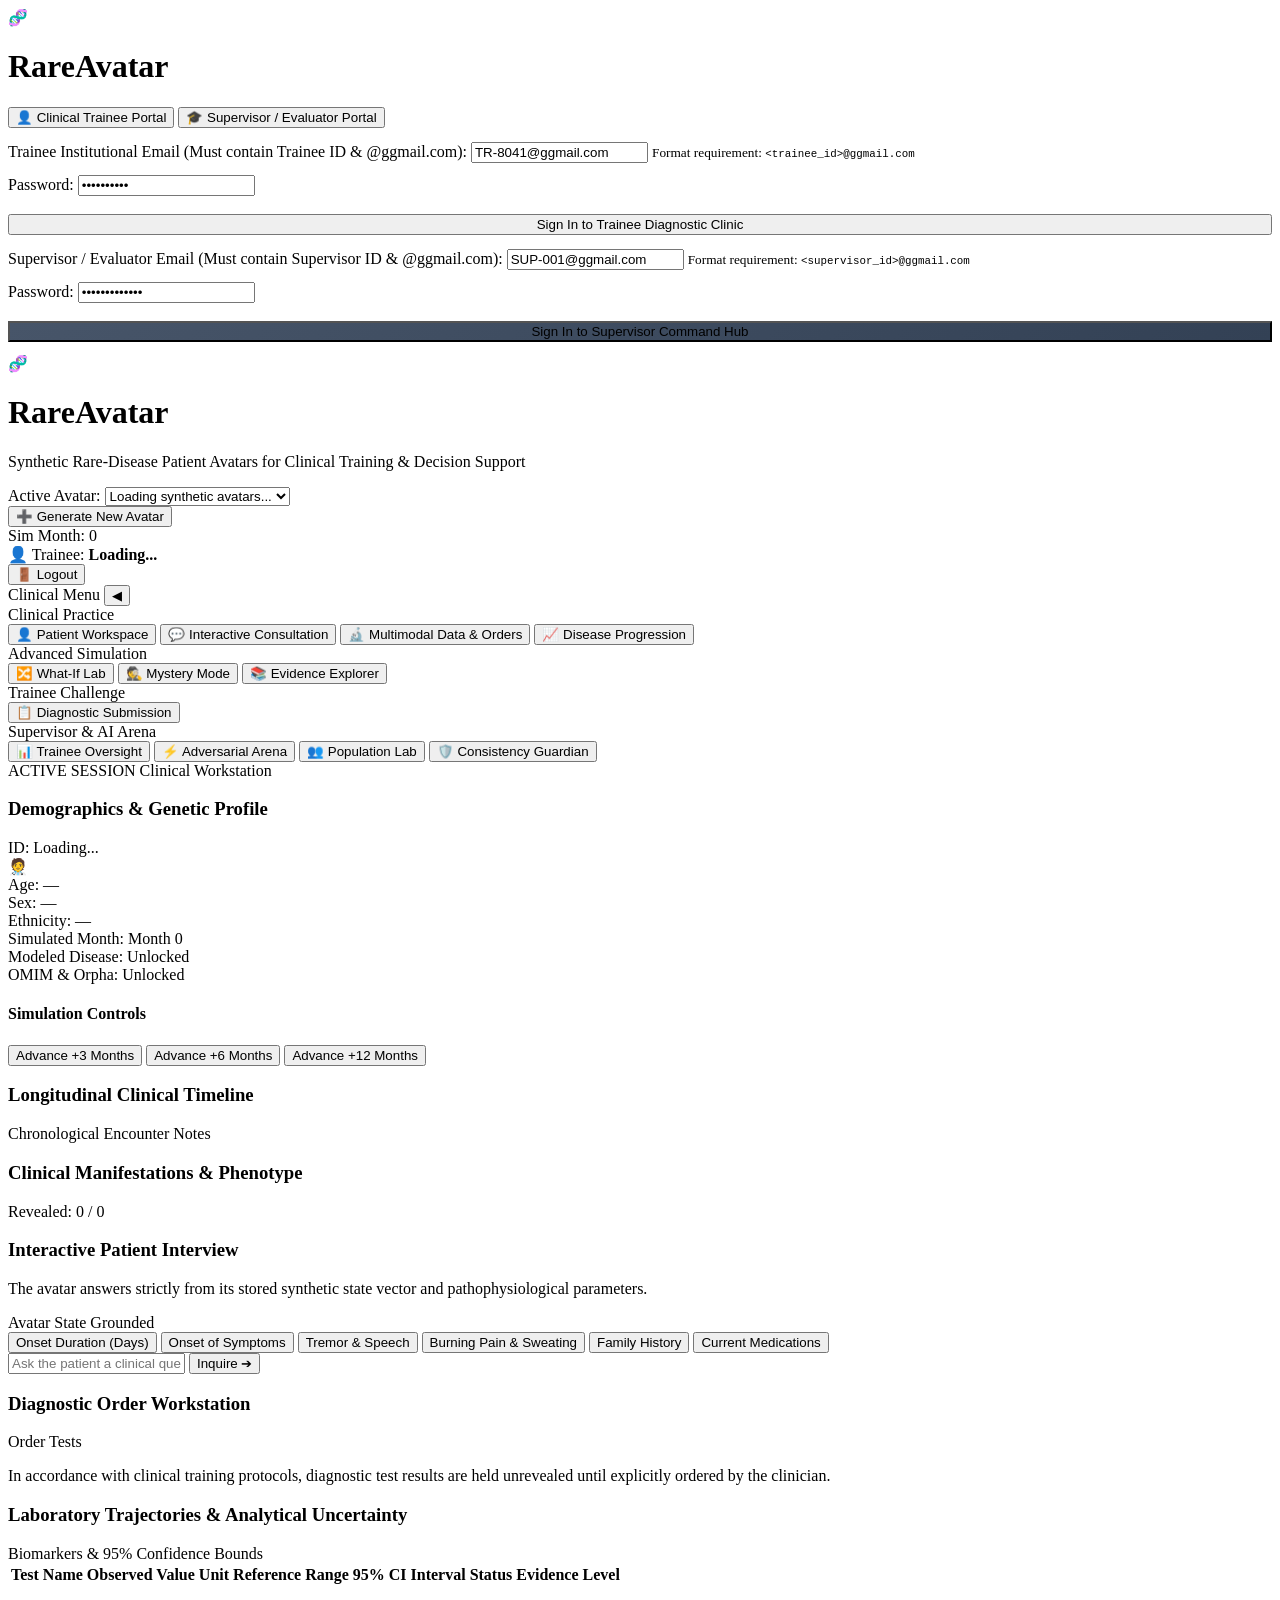
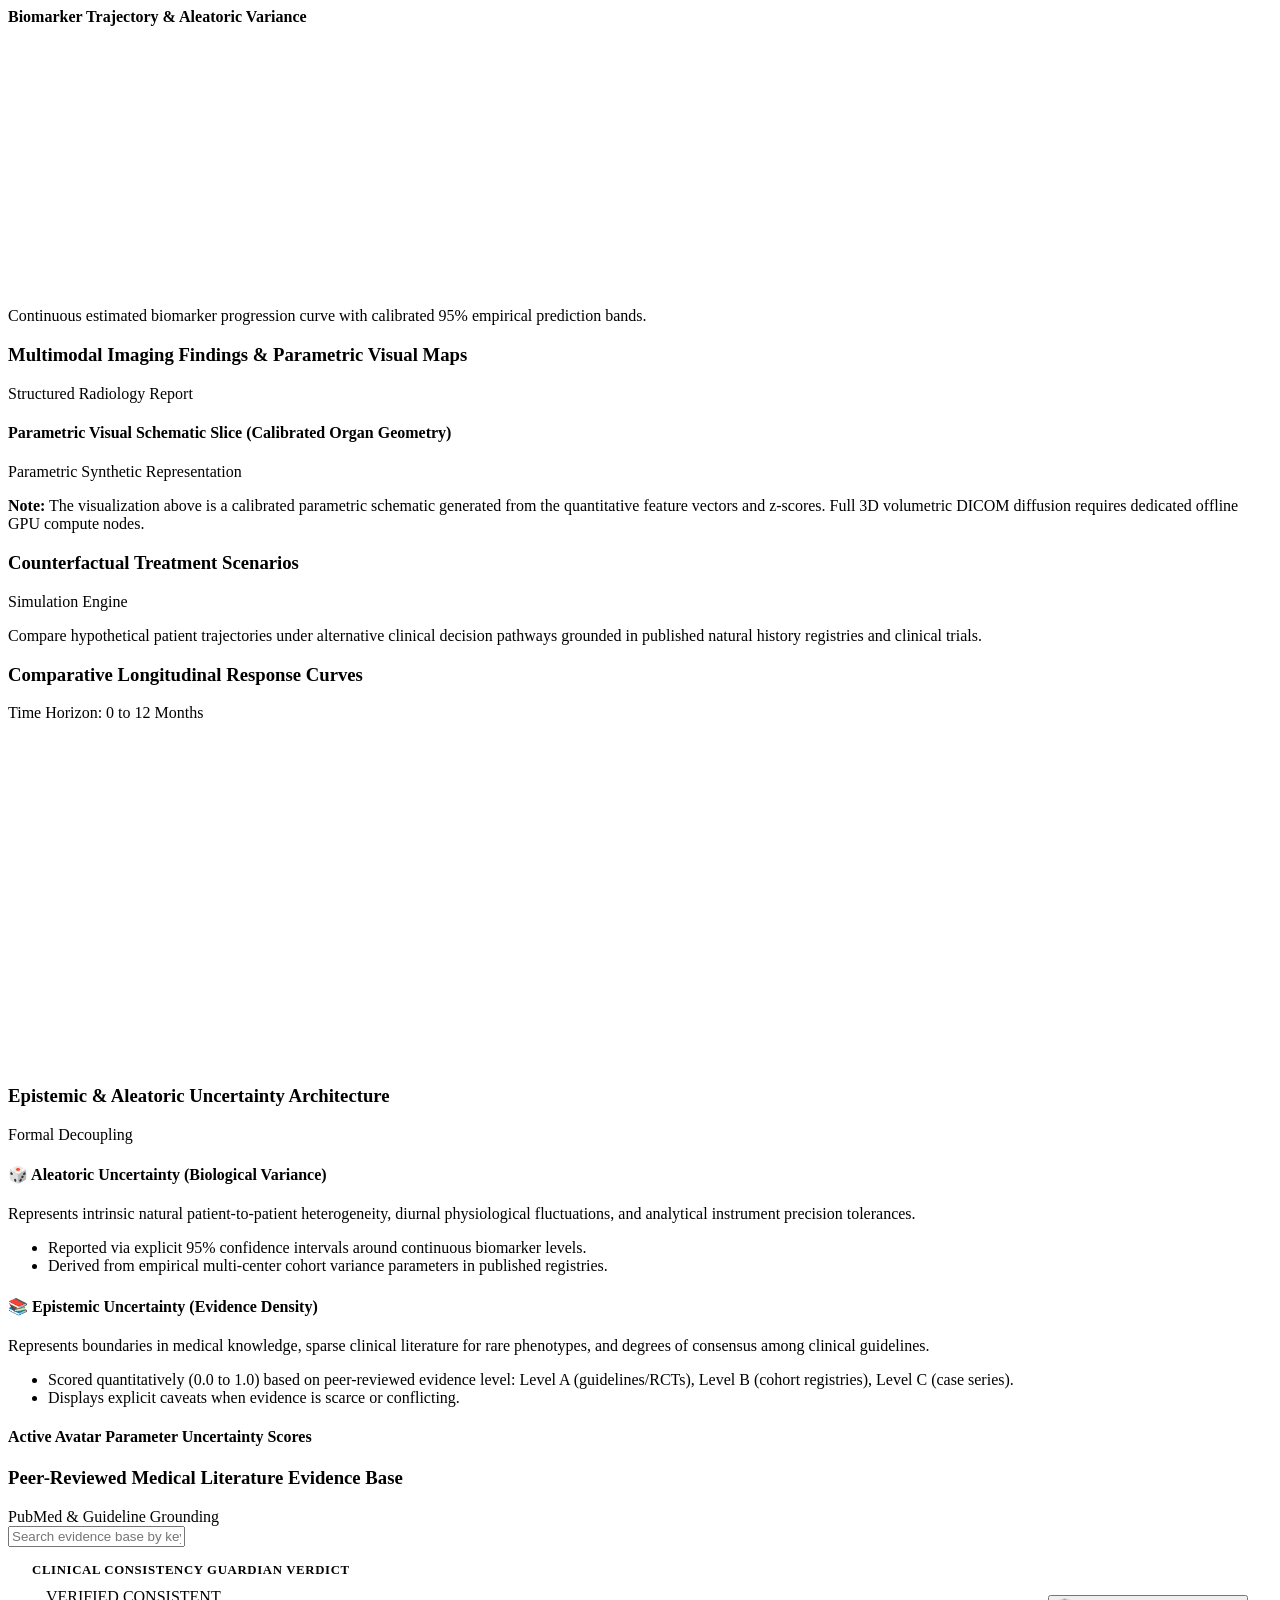
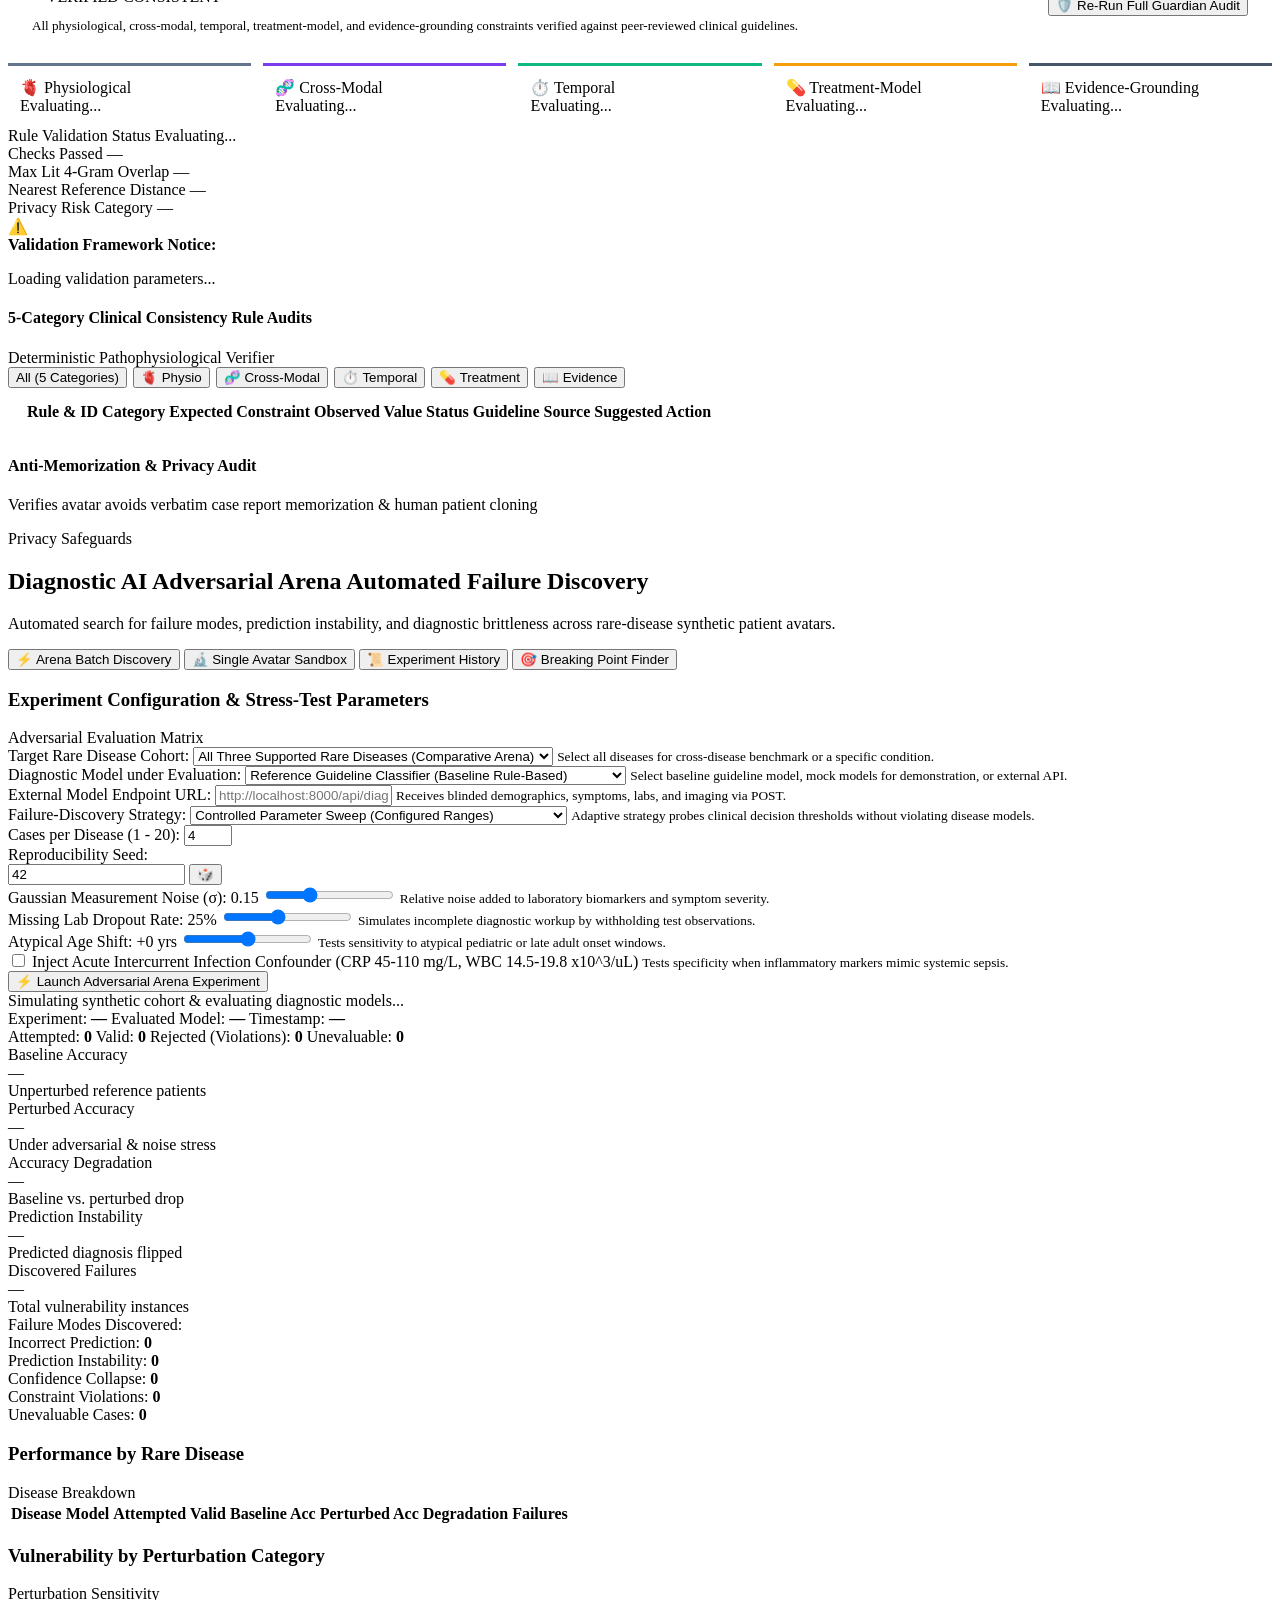
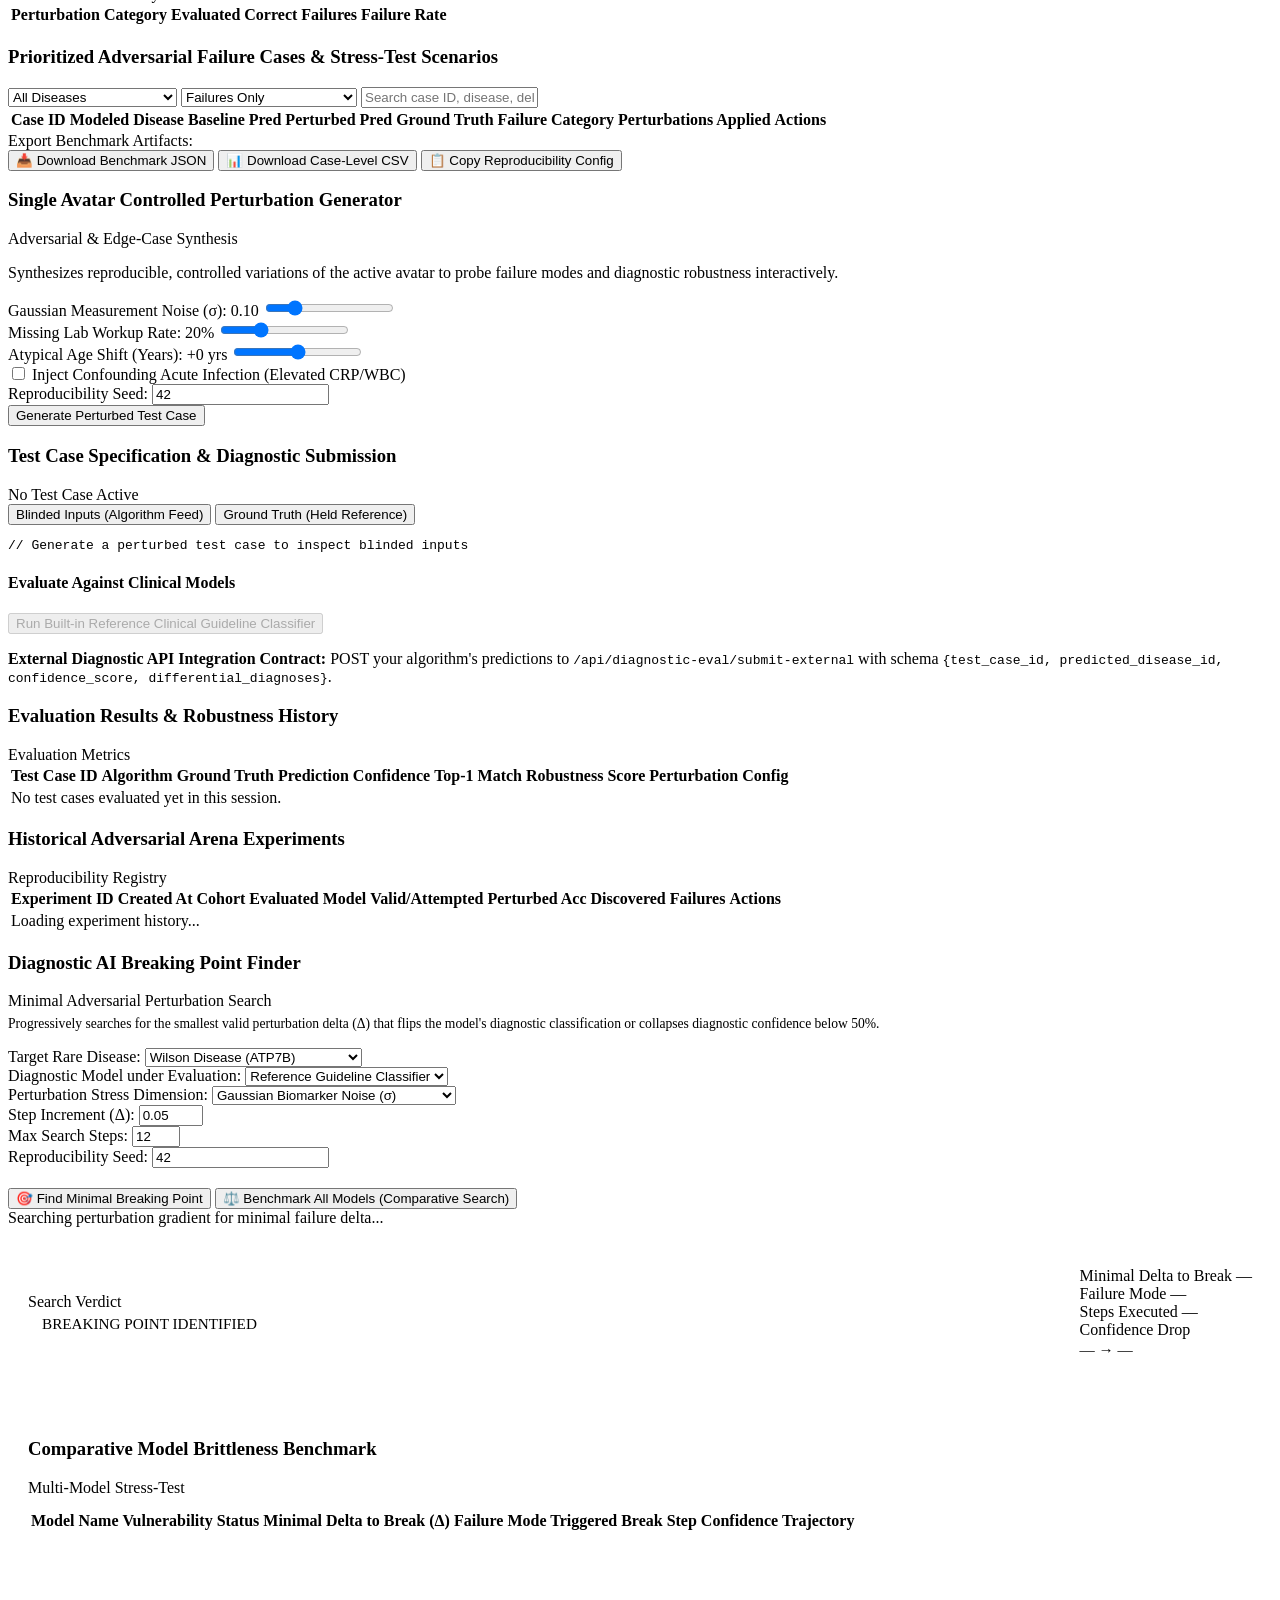
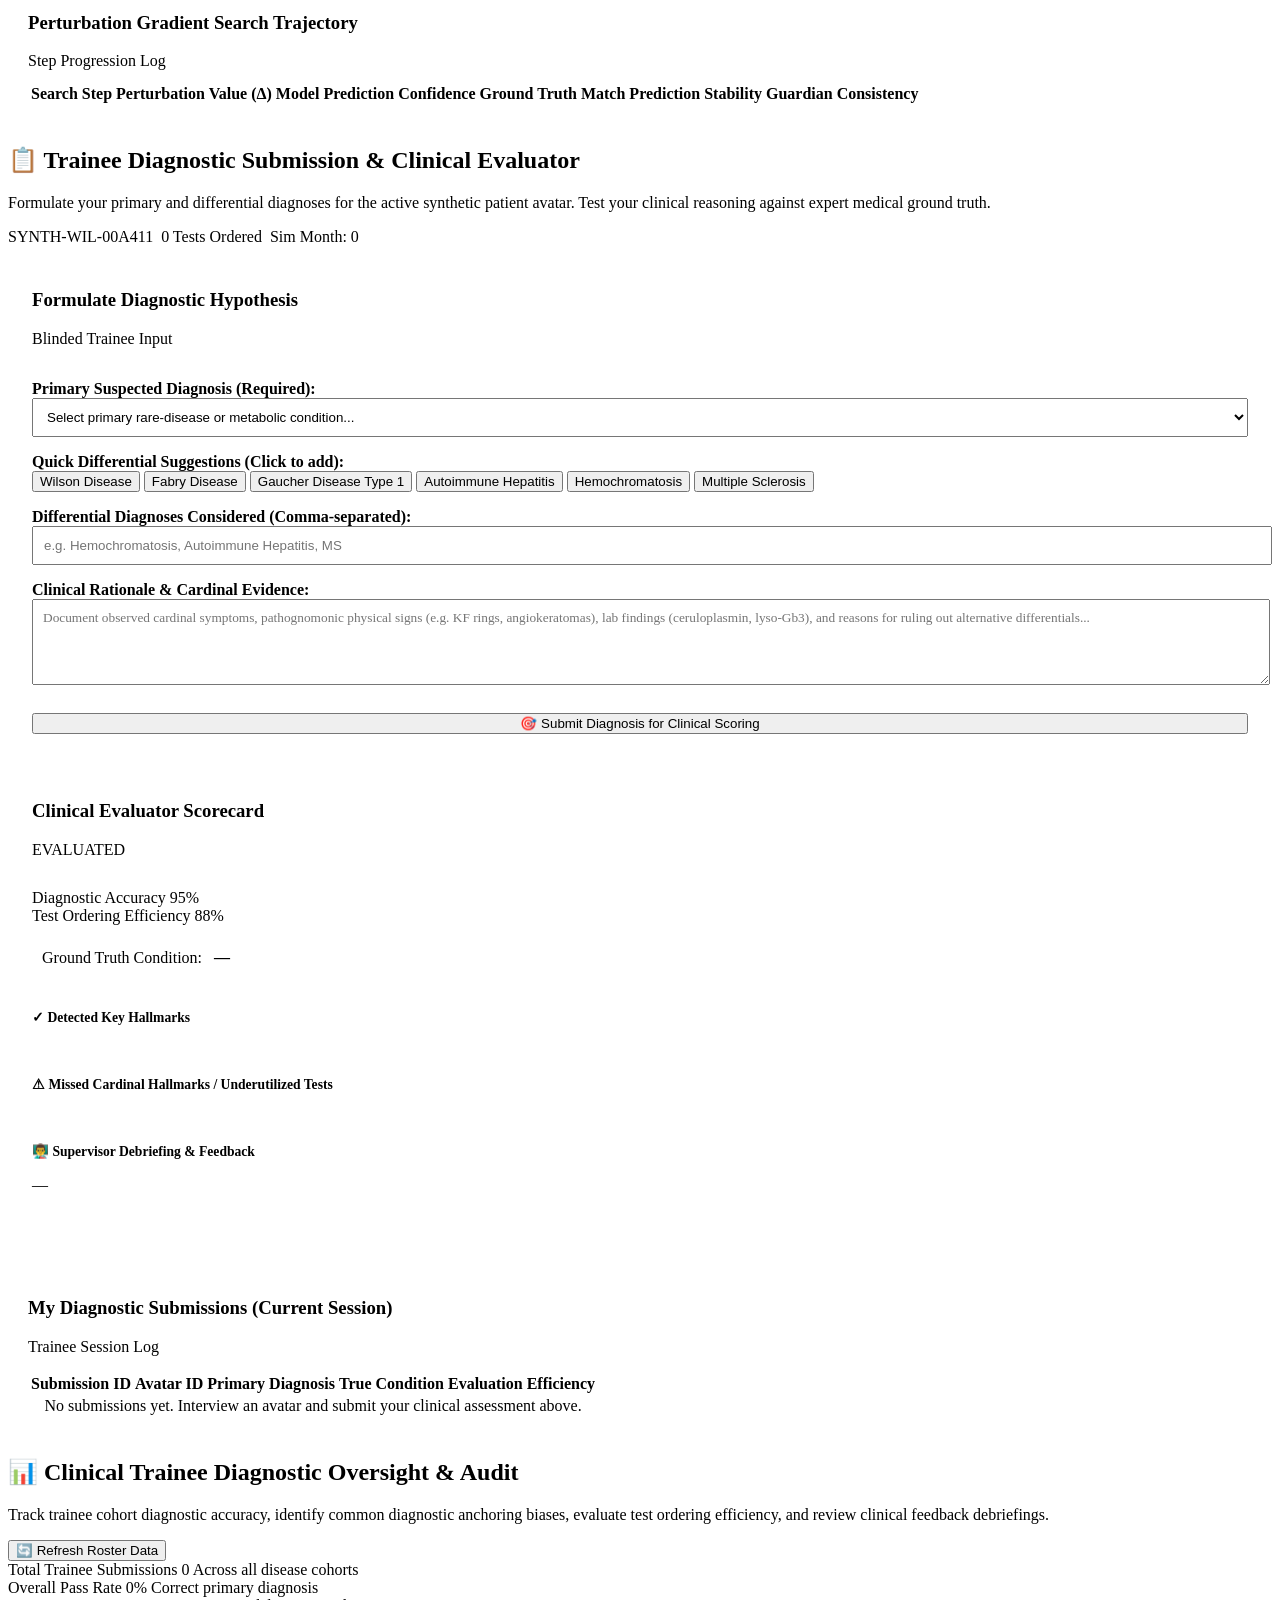
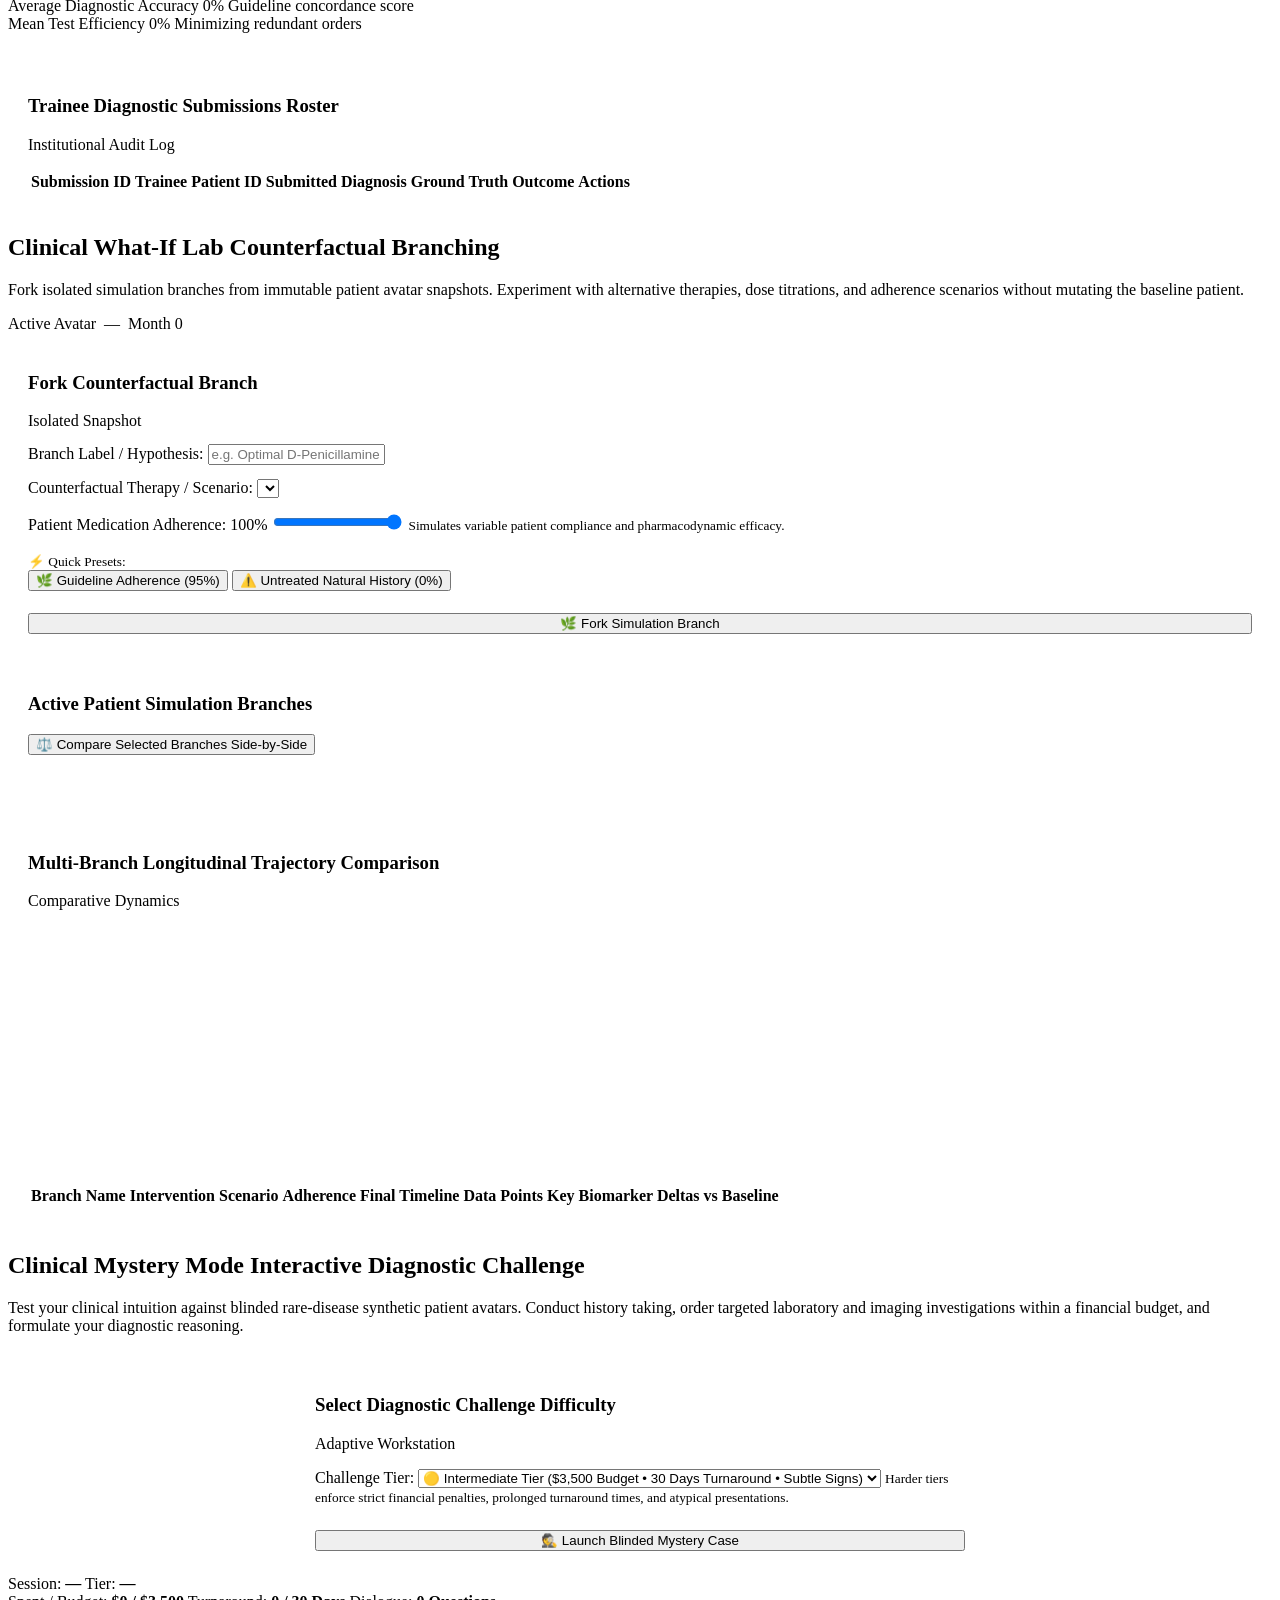
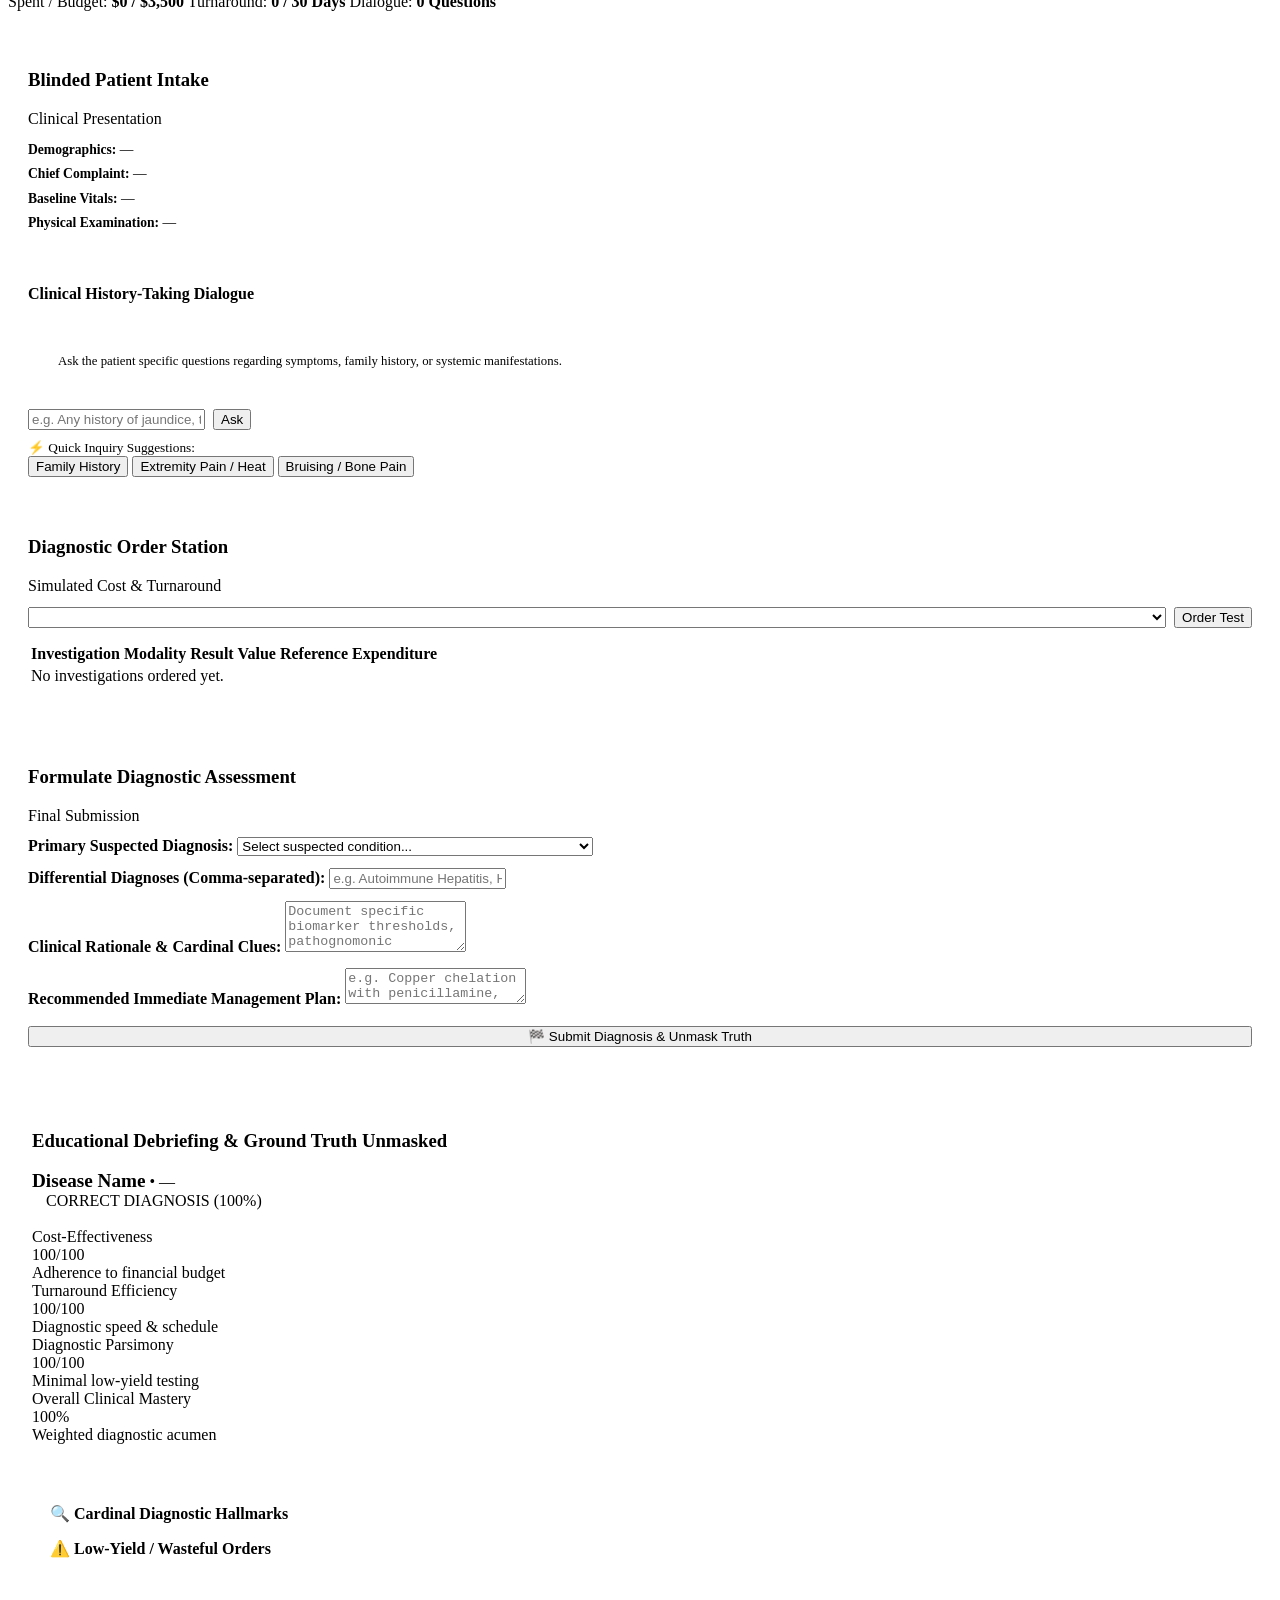
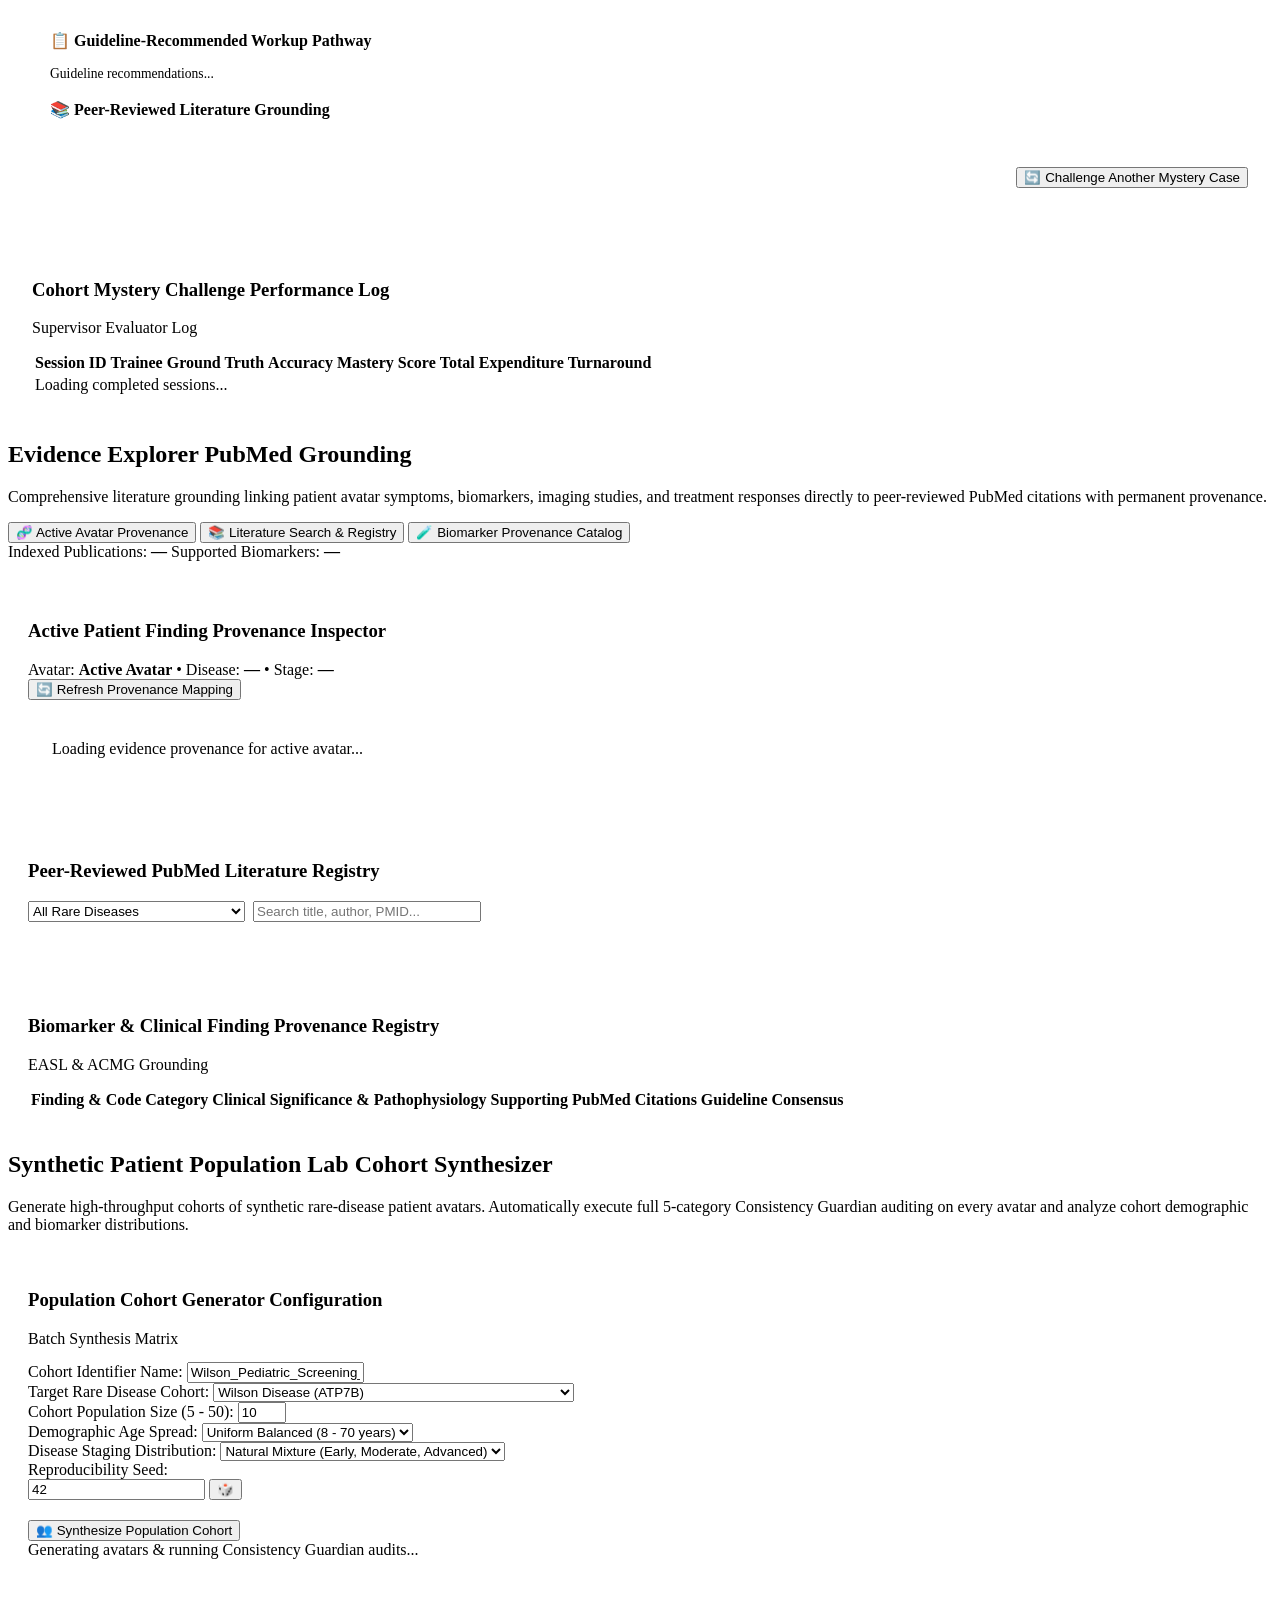
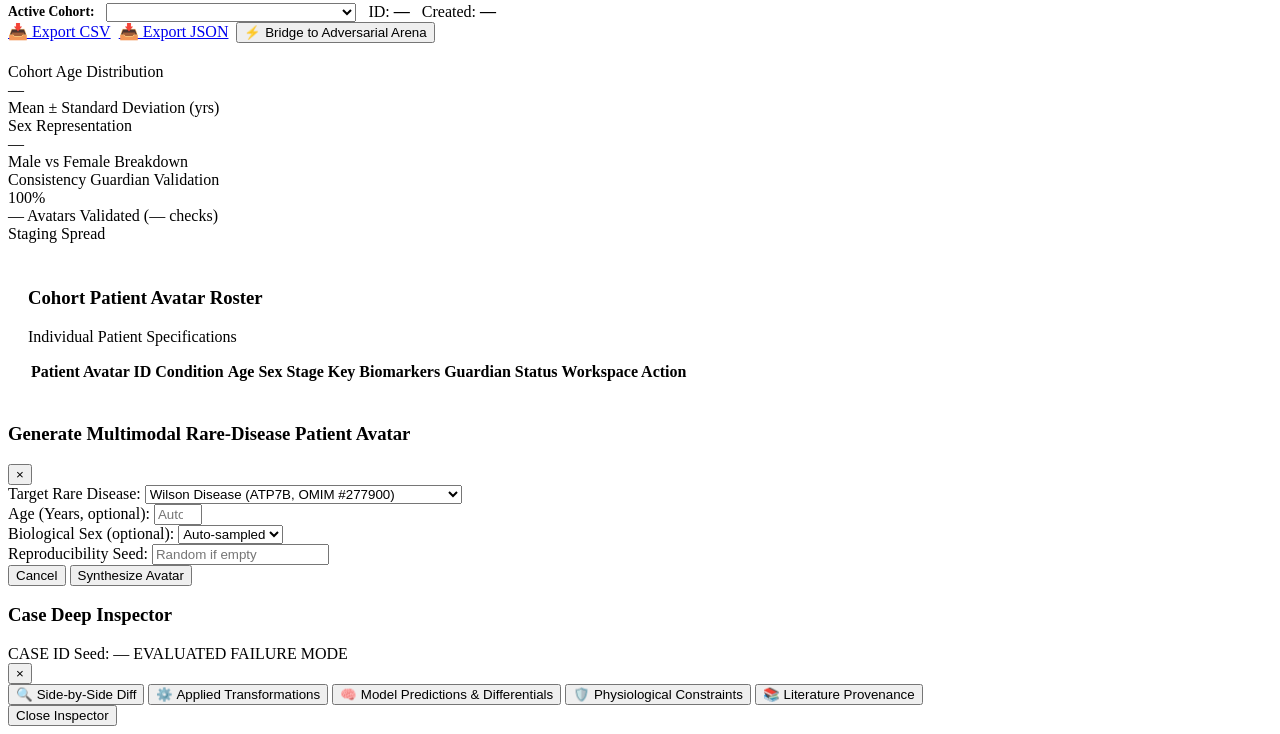
==== index.html @ eb114757 "Add root index.html and let Vercel handle /api natively without rewrite conflict" ====
<!DOCTYPE html>
<html lang="en">

<head>
    <meta charset="UTF-8">
    <meta name="viewport" content="width=device-width, initial-scale=1.0">
    <title>RareAvatar — Synthetic Rare-Disease Clinical Simulation & Stress-Testing</title>
    <meta name="description"
        content="Generative AI system for multimodal synthetic patient avatars grounded in medical literature and disease models for clinical training and diagnostic algorithm evaluation.">
    <!-- Google Fonts -->
    <link rel="preconnect" href="https://fonts.googleapis.com">
    <link rel="preconnect" href="https://fonts.gstatic.com" crossorigin>
    <link
        href="https://fonts.googleapis.com/css2?family=Plus+Jakarta+Sans:wght@300;400;500;600;700;800&family=JetBrains+Mono:wght@400;500;600&display=swap"
        rel="stylesheet">
    <link rel="stylesheet" href="/css/style.css?v=2.6.2">
</head>

<body class="light-theme">
    <!-- View 1: Clinical Authentication Entry Portal (shown when not logged in) -->
    <div id="view-auth-portal" class="auth-portal-wrapper">
        <div class="card glass-card auth-portal-card">
            <div class="auth-branding">
                <span class="logo-icon">🧬</span>
                <h1>RareAvatar</h1>

            </div>

            <!-- Role Selector Tabs -->
            <div class="auth-role-tabs">
                <button type="button" id="login-tab-trainee" class="auth-role-btn active">
                    <span>👤</span> Clinical Trainee Portal
                </button>
                <button type="button" id="login-tab-supervisor" class="auth-role-btn">
                    <span>🎓</span> Supervisor / Evaluator Portal
                </button>
            </div>

            <!-- Error message container -->
            <div id="login-error-alert" class="auth-error-alert hidden"></div>

            <!-- Form 1: Trainee Login -->
            <form id="form-login-trainee" class="auth-form">

                <div class="form-group" style="margin-top: 14px;">
                    <label for="input-trainee-email">Trainee Institutional Email (Must contain Trainee ID &
                        @ggmail.com):</label>
                    <input type="email" id="input-trainee-email" class="form-input"
                        placeholder="e.g. TR-8041@ggmail.com" value="TR-8041@ggmail.com" required>
                    <small class="text-muted">Format requirement: <code>&lt;trainee_id&gt;@ggmail.com</code></small>
                </div>

                <div class="form-group" style="margin-top: 12px;">
                    <label for="input-trainee-password">Password:</label>
                    <input type="password" id="input-trainee-password" class="form-input"
                        placeholder="Enter trainee password" value="trainee123">
                </div>

                <button type="submit" id="btn-trainee-login-submit" class="btn btn-primary btn-login-submit"
                    style="width: 100%; margin-top: 18px;">
                    <span></span> Sign In to Trainee Diagnostic Clinic
                </button>
            </form>

            <!-- Form 2: Supervisor Login -->
            <form id="form-login-supervisor" class="auth-form hidden">

                <div class="form-group" style="margin-top: 14px;">
                    <label for="input-supervisor-email">Supervisor / Evaluator Email (Must contain Supervisor ID &
                        @ggmail.com):</label>
                    <input type="email" id="input-supervisor-email" class="form-input"
                        placeholder="e.g. SUP-001@ggmail.com" value="SUP-001@ggmail.com" required>
                    <small class="text-muted">Format requirement: <code>&lt;supervisor_id&gt;@ggmail.com</code></small>
                </div>

                <div class="form-group" style="margin-top: 12px;">
                    <label for="input-supervisor-password">Password:</label>
                    <input type="password" id="input-supervisor-password" class="form-input"
                        placeholder="Enter supervisor password" value="supervisor123">
                </div>

                <button type="submit" id="btn-supervisor-login-submit" class="btn btn-primary btn-login-submit"
                    style="width: 100%; margin-top: 18px; background: linear-gradient(135deg, #475569 0%, #334155 100%);">
                    <span></span> Sign In to Supervisor Command Hub
                </button>
            </form>

            <div class="auth-footer-notice text-muted"
                style="text-align: center; font-size: 0.75rem; margin-top: 12px;">
            </div>
        </div>
    </div>

    <!-- View 2: Main Application Shell (shown when authenticated) -->
    <div id="view-app-shell" class="app-shell-wrapper hidden">
        <!-- Top Header Bar -->
        <header class="app-header">
            <div class="header-branding">
                <div class="logo-badge">
                    <span class="logo-icon">🧬</span>
                    <div class="logo-text">
                        <h1>RareAvatar</h1>
                        <p class="subtitle">Synthetic Rare-Disease Patient Avatars for Clinical Training & Decision
                            Support</p>
                    </div>
                </div>
            </div>

            <div class="header-center-controls">
                <div class="avatar-selector-box">
                    <label for="select-patient">Active Avatar:</label>
                    <select id="select-patient" class="patient-dropdown">
                        <option value="" disabled selected>Loading synthetic avatars...</option>
                    </select>
                </div>
                <button id="btn-create-avatar-modal" class="btn btn-outline-cyan">
                    <span>➕</span> Generate New Avatar
                </button>
            </div>

            <div class="header-badges">
                <div class="status-indicator">
                    <span class="indicator-dot live-pulse"></span>
                    <span class="indicator-label" id="simulation-clock-label">Sim Month: 0</span>
                </div>
                <div id="header-user-badge" class="badge badge-cyan">
                    <span>👤 Trainee: <strong>Loading...</strong></span>
                </div>
                <button id="btn-header-logout" class="btn btn-sm btn-outline-cyan"
                    title="Log out and return to role login portal">
                    <span>🚪</span> Logout
                </button>
            </div>
        </header>

        <!-- Main Layout with Left Sidebar Menu and Right Content Area -->
        <div class="app-layout-container">
            <!-- Left Sidebar Navigation Menu -->
            <aside class="app-sidebar" id="app-sidebar">
                <div class="sidebar-header">
                    <span class="sidebar-title">Clinical Menu</span>
                    <button type="button" id="btn-toggle-sidebar" class="sidebar-collapse-btn"
                        title="Toggle Sidebar Width">◀</button>
                </div>

                <nav class="sidebar-nav-menu">
                    <!-- Category: Clinical Practice -->
                    <div class="nav-section-label">Clinical Practice</div>
                    <button class="nav-tab active" data-tab="workspace" title="Patient Workspace">
                        <span class="tab-icon">👤</span>
                        <span class="tab-text">Patient Workspace</span>
                    </button>
                    <button class="nav-tab" data-tab="consultation" title="Interactive Consultation">
                        <span class="tab-icon">💬</span>
                        <span class="tab-text">Interactive Consultation</span>
                    </button>
                    <button class="nav-tab" data-tab="multimodal" title="Multimodal Data & Orders">
                        <span class="tab-icon">🔬</span>
                        <span class="tab-text">Multimodal Data & Orders</span>
                    </button>
                    <button class="nav-tab" data-tab="progression" title="Disease Progression & Scenarios">
                        <span class="tab-icon">📈</span>
                        <span class="tab-text">Disease Progression</span>
                    </button>

                    <!-- Category: Advanced Clinical Labs -->
                    <div class="nav-section-label">Advanced Simulation</div>
                    <button class="nav-tab" data-tab="what-if" title="Clinical What-If Lab">
                        <span class="tab-icon">🔀</span>
                        <span class="tab-text">What-If Lab</span>
                    </button>
                    <button class="nav-tab" data-tab="mystery" title="Clinical Mystery Mode">
                        <span class="tab-icon">🕵️</span>
                        <span class="tab-text">Mystery Mode</span>
                    </button>
                    <button class="nav-tab" data-tab="evidence" title="Evidence Explorer">
                        <span class="tab-icon">📚</span>
                        <span class="tab-text">Evidence Explorer</span>
                    </button>

                    <!-- Category: Trainee Diagnostic Challenge -->
                    <div class="nav-section-label" data-role="trainee-only">Trainee Challenge</div>
                    <button class="nav-tab" data-tab="trainee-submission" data-role="trainee-only"
                        title="Diagnostic Formulation & Instant Scorecard">
                        <span class="tab-icon">📋</span>
                        <span class="tab-text">Diagnostic Submission</span>
                    </button>

                    <!-- Category: Supervisor & AI Arena -->
                    <div class="nav-section-label" data-role="supervisor-only">Supervisor & AI Arena</div>
                    <button class="nav-tab" data-tab="supervisor-oversight" data-role="supervisor-only"
                        title="Trainee Performance Oversight">
                        <span class="tab-icon">📊</span>
                        <span class="tab-text">Trainee Oversight</span>
                    </button>
                    <button class="nav-tab" data-tab="arena" id="nav-tab-arena" data-role="supervisor-only"
                        title="Diagnostic AI Adversarial Arena">
                        <span class="tab-icon">⚡</span>
                        <span class="tab-text">Adversarial Arena</span>
                    </button>
                    <button class="nav-tab" data-tab="population" data-role="supervisor-only"
                        title="Synthetic Patient Population Lab">
                        <span class="tab-icon">👥</span>
                        <span class="tab-text">Population Lab</span>
                    </button>
                    <button class="nav-tab" data-tab="validation" data-role="supervisor-only"
                        title="Consistency Guardian & Privacy">
                        <span class="tab-icon">🛡️</span>
                        <span class="tab-text">Consistency Guardian</span>
                    </button>
                </nav>

                <!-- Sidebar Footer Status -->
                <div class="sidebar-footer">
                    <div class="sidebar-avatar-mini-status">
                        <span class="dot-online"></span>
                        <div class="mini-meta">
                            <span class="mini-label">ACTIVE SESSION</span>
                            <span class="mini-sub" id="sidebar-role-indicator">Clinical Workstation</span>
                        </div>
                    </div>
                </div>
            </aside>

            <!-- Main Application Layout Area -->
            <div class="app-main-layout">
                <!-- Main Application Container -->
                <main class="main-content-area">
                    <!-- Toast notifications -->
                    <div id="toast-container" class="toast-container"></div>

                    <!-- TAB 1: Patient Workspace -->
                    <section id="tab-workspace" class="tab-panel active">
                        <div class="workspace-grid">
                            <!-- Patient Card -->
                            <div class="card glass-card patient-identity-card">
                                <div class="card-header">
                                    <h3>Demographics & Genetic Profile</h3>
                                    <span id="patient-id-badge" class="badge badge-mono">ID: Loading...</span>
                                </div>
                                <div class="patient-profile-body">
                                    <div class="profile-avatar-graphic" id="avatar-graphic-icon">🧑‍⚕️</div>
                                    <div class="profile-details-grid">
                                        <div class="detail-item">
                                            <span class="label">Age:</span>
                                            <span class="value" id="disp-age">—</span>
                                        </div>
                                        <div class="detail-item">
                                            <span class="label">Sex:</span>
                                            <span class="value" id="disp-sex">—</span>
                                        </div>
                                        <div class="detail-item">
                                            <span class="label">Ethnicity:</span>
                                            <span class="value" id="disp-ethnicity">—</span>
                                        </div>
                                        <div class="detail-item">
                                            <span class="label">Simulated Month:</span>
                                            <span class="value highlight-cyan" id="disp-sim-month">Month 0</span>
                                        </div>
                                        <div class="detail-item ground-truth-field">
                                            <span class="label">Modeled Disease:</span>
                                            <span class="value highlight-purple" id="disp-disease-name">Unlocked</span>
                                        </div>
                                        <div class="detail-item ground-truth-field">
                                            <span class="label">OMIM & Orpha:</span>
                                            <span class="value badge-mono" id="disp-omim-code">Unlocked</span>
                                        </div>
                                    </div>
                                </div>
                                <div class="simulation-time-controls">
                                    <h4>Simulation Controls</h4>
                                    <div class="btn-group">
                                        <button id="btn-advance-3m" class="btn btn-secondary">Advance +3 Months</button>
                                        <button id="btn-advance-6m" class="btn btn-secondary">Advance +6 Months</button>
                                        <button id="btn-advance-12m" class="btn btn-secondary">Advance +12
                                            Months</button>
                                    </div>
                                </div>
                            </div>

                            <!-- Chief Complaint & Encounter History -->
                            <div class="card glass-card encounter-history-card">
                                <div class="card-header">
                                    <h3>Longitudinal Clinical Timeline</h3>
                                    <span class="badge badge-info">Chronological Encounter Notes</span>
                                </div>
                                <div class="timeline-container" id="clinical-notes-timeline">
                                    <!-- Populated by JS -->
                                </div>
                            </div>

                            <!-- Active Symptoms & Clinical Signs -->
                            <div class="card glass-card symptoms-card">
                                <div class="card-header">
                                    <h3>Clinical Manifestations & Phenotype</h3>
                                    <span class="badge badge-warning" id="revealed-count-badge">Revealed: 0 / 0</span>
                                </div>
                                <div class="symptoms-list" id="symptoms-display-list">
                                    <!-- Populated by JS -->
                                </div>
                            </div>
                        </div>
                    </section>

                    <!-- TAB 2: Interactive Consultation -->
                    <section id="tab-consultation" class="tab-panel">
                        <div class="consultation-layout">
                            <div class="chat-main-card card glass-card">
                                <div class="card-header consultation-header">
                                    <div class="consultation-title-box">
                                        <h3>Interactive Patient Interview</h3>
                                        <p class="card-subtext">The avatar answers strictly from its stored synthetic
                                            state vector and pathophysiological parameters.</p>
                                    </div>
                                    <div class="consultation-status">
                                        <span class="badge badge-success">Avatar State Grounded</span>
                                    </div>
                                </div>
                                <div class="chat-messages-container" id="chat-messages-box">
                                    <!-- Chat history inserted dynamically -->
                                </div>
                                <div class="chat-input-area">
                                    <div class="quick-inquiry-chips">
                                        <button type="button" class="chip-btn"
                                            data-query="How many days are you having this problem?">Onset Duration
                                            (Days)</button>
                                        <button type="button" class="chip-btn"
                                            data-query="Can you describe when your fatigue and symptoms first started?">Onset
                                            of Symptoms</button>
                                        <button type="button" class="chip-btn"
                                            data-query="Have you noticed any tremor, changes in your writing, or slurred speech?">Tremor
                                            & Speech</button>
                                        <button type="button" class="chip-btn"
                                            data-query="Do you have burning pain in your hands or feet, or trouble sweating?">Burning
                                            Pain & Sweating</button>
                                        <button type="button" class="chip-btn"
                                            data-query="Does anyone in your family have a history of liver, kidney, or neurological disease?">Family
                                            History</button>
                                        <button type="button" class="chip-btn"
                                            data-query="What medications or treatments are you currently taking?">Current
                                            Medications</button>
                                    </div>
                                    <form id="form-consultation-chat" class="chat-input-form"
                                        onsubmit="event.preventDefault(); return false;">
                                        <input type="text" id="input-chat-query"
                                            placeholder="Ask the patient a clinical question (e.g. 'How many days are you having this problem?')..."
                                            autocomplete="off">
                                        <button type="button" id="btn-send-query" class="btn btn-primary">
                                            <span>Inquire</span> ➔
                                        </button>
                                    </form>
                                </div>
                            </div>

                            <!-- Order Investigations Sidebar -->
                            <div class="investigation-order-card card glass-card">
                                <div class="card-header">
                                    <h3>Diagnostic Order Workstation</h3>
                                    <span class="badge badge-cyan">Order Tests</span>
                                </div>
                                <p class="order-notice">In accordance with clinical training protocols, diagnostic test
                                    results are held unrevealed until explicitly ordered by the clinician.</p>
                                <div class="order-catalog-list" id="order-catalog-box">
                                    <!-- Catalog items inserted dynamically -->
                                </div>
                            </div>
                        </div>
                    </section>

                    <!-- TAB 3: Multimodal Data & Imaging -->
                    <section id="tab-multimodal" class="tab-panel">
                        <div class="multimodal-grid">
                            <!-- Laboratory Trajectory Panel -->
                            <div class="card glass-card lab-panel-card">
                                <div class="card-header">
                                    <h3>Laboratory Trajectories & Analytical Uncertainty</h3>
                                    <span class="badge badge-info">Biomarkers & 95% Confidence Bounds</span>
                                </div>
                                <div class="lab-table-container">
                                    <table class="clinical-data-table" id="table-lab-results">
                                        <thead>
                                            <tr>
                                                <th>Test Name</th>
                                                <th>Observed Value</th>
                                                <th>Unit</th>
                                                <th>Reference Range</th>
                                                <th>95% CI Interval</th>
                                                <th>Status</th>
                                                <th>Evidence Level</th>
                                            </tr>
                                        </thead>
                                        <tbody id="lab-results-tbody">
                                            <!-- Populated dynamically -->
                                        </tbody>
                                    </table>
                                </div>
                                <div class="canvas-chart-box">
                                    <h4>Biomarker Trajectory & Aleatoric Variance</h4>
                                    <div id="chart-biomarker-container" class="chart-wrapper">
                                        <canvas id="canvas-biomarker-plot" width="700" height="240"></canvas>
                                    </div>
                                    <p class="chart-caption">Continuous estimated biomarker progression curve with
                                        calibrated 95% empirical prediction bands.</p>
                                </div>
                            </div>

                            <!-- Imaging Studies & Parametric Visual Map -->
                            <div class="card glass-card imaging-panel-card">
                                <div class="card-header">
                                    <h3>Multimodal Imaging Findings & Parametric Visual Maps</h3>
                                    <span class="badge badge-purple">Structured Radiology Report</span>
                                </div>
                                <div class="imaging-selector-tabs" id="imaging-study-tabs">
                                    <!-- Tab buttons per imaging study -->
                                </div>
                                <div class="imaging-detail-container" id="imaging-study-details">
                                    <!-- Populated dynamically -->
                                </div>
                                <div class="imaging-visualization-container">
                                    <div class="imaging-viz-header">
                                        <h4>Parametric Visual Schematic Slice (Calibrated Organ Geometry)</h4>
                                        <span class="badge badge-outline-warning">Parametric Synthetic
                                            Representation</span>
                                    </div>
                                    <div class="svg-slice-viewport" id="svg-slice-viewport">
                                        <!-- SVG slice rendered by imagingRenderer.js -->
                                    </div>
                                    <p class="viz-disclaimer">
                                        <strong>Note:</strong> The visualization above is a calibrated parametric
                                        schematic generated from the quantitative feature vectors and z-scores. Full 3D
                                        volumetric DICOM diffusion requires dedicated offline GPU compute nodes.
                                    </p>
                                </div>
                            </div>
                        </div>
                    </section>

                    <!-- TAB 4: Disease Progression & Treatment Scenarios -->
                    <section id="tab-progression" class="tab-panel">
                        <div class="progression-layout">
                            <div class="card glass-card progression-control-card">
                                <div class="card-header">
                                    <h3>Counterfactual Treatment Scenarios</h3>
                                    <span class="badge badge-cyan">Simulation Engine</span>
                                </div>
                                <p class="section-intro">
                                    Compare hypothetical patient trajectories under alternative clinical decision
                                    pathways grounded in published natural history registries and clinical trials.
                                </p>
                                <div class="scenarios-selector-list" id="scenarios-list-box">
                                    <!-- Scenario cards dynamically inserted -->
                                </div>
                            </div>

                            <div class="card glass-card progression-chart-card">
                                <div class="card-header">
                                    <h3>Comparative Longitudinal Response Curves</h3>
                                    <span class="badge badge-mono">Time Horizon: 0 to 12 Months</span>
                                </div>
                                <div class="trajectory-chart-wrapper">
                                    <canvas id="canvas-scenario-trajectory" width="800" height="340"></canvas>
                                </div>
                                <div class="trajectory-legend" id="scenario-trajectory-legend">
                                    <!-- Populated by JS -->
                                </div>
                            </div>
                        </div>
                    </section>

                    <!-- TAB 5: Uncertainty & Evidence View -->
                    <section id="tab-uncertainty" class="tab-panel">
                        <div class="uncertainty-evidence-grid">
                            <!-- Uncertainty Framework -->
                            <div class="card glass-card uncertainty-card">
                                <div class="card-header">
                                    <h3>Epistemic & Aleatoric Uncertainty Architecture</h3>
                                    <span class="badge badge-mono">Formal Decoupling</span>
                                </div>
                                <div class="uncertainty-explanation-boxes">
                                    <div class="uncertainty-box aleatoric-box">
                                        <h4>🎲 Aleatoric Uncertainty (Biological Variance)</h4>
                                        <p>Represents intrinsic natural patient-to-patient heterogeneity, diurnal
                                            physiological fluctuations, and analytical instrument precision tolerances.
                                        </p>
                                        <ul>
                                            <li>Reported via explicit 95% confidence intervals around continuous
                                                biomarker levels.</li>
                                            <li>Derived from empirical multi-center cohort variance parameters in
                                                published registries.</li>
                                        </ul>
                                    </div>
                                    <div class="uncertainty-box epistemic-box">
                                        <h4>📚 Epistemic Uncertainty (Evidence Density)</h4>
                                        <p>Represents boundaries in medical knowledge, sparse clinical literature for
                                            rare phenotypes, and degrees of consensus among clinical guidelines.</p>
                                        <ul>
                                            <li>Scored quantitatively (0.0 to 1.0) based on peer-reviewed evidence
                                                level: Level A (guidelines/RCTs), Level B (cohort registries), Level C
                                                (case series).</li>
                                            <li>Displays explicit caveats when evidence is scarce or conflicting.</li>
                                        </ul>
                                    </div>
                                </div>

                                <div class="active-uncertainty-breakdown">
                                    <h4>Active Avatar Parameter Uncertainty Scores</h4>
                                    <div id="uncertainty-scores-list" class="scores-list">
                                        <!-- Populated dynamically -->
                                    </div>
                                </div>
                            </div>

                            <!-- Medical Literature Attribution Catalog -->
                            <div class="card glass-card literature-card">
                                <div class="card-header">
                                    <h3>Peer-Reviewed Medical Literature Evidence Base</h3>
                                    <span class="badge badge-success">PubMed & Guideline Grounding</span>
                                </div>
                                <div class="literature-search-bar">
                                    <input type="text" id="input-lit-search"
                                        placeholder="Search evidence base by keyword, author, or PMID..."
                                        autocomplete="off">
                                </div>
                                <div class="literature-articles-list" id="literature-articles-box">
                                    <!-- Populated dynamically -->
                                </div>
                            </div>
                        </div>
                    </section>

                    <!-- TAB 6: Consistency & Privacy Validation -->
                    <section id="tab-validation" class="tab-panel">
                        <div class="validation-layout">
                            <!-- Guardian Verdict Banner -->
                            <div id="guardian-verdict-banner" class="guardian-banner card glass-card"
                                style="padding: 16px 24px; display: flex; justify-content: space-between; align-items: center; flex-wrap: wrap; gap: 14px; border-left: 5px solid var(--accent-emerald);">
                                <div>
                                    <div
                                        style="font-size: 0.8rem; text-transform: uppercase; letter-spacing: 0.05em; color: var(--text-secondary); font-weight: 600;">
                                        Clinical Consistency Guardian Verdict
                                    </div>
                                    <div style="display: flex; align-items: center; gap: 10px; margin-top: 4px;">
                                        <span id="guardian-verdict-badge" class="badge badge-success"
                                            style="font-size: 1rem; padding: 6px 14px;">VERIFIED CONSISTENT</span>
                                    </div>
                                    <p id="guardian-verdict-desc"
                                        style="font-size: 0.82rem; color: var(--text-secondary); margin-top: 6px;">
                                        All physiological, cross-modal, temporal, treatment-model, and
                                        evidence-grounding constraints verified against peer-reviewed clinical
                                        guidelines.
                                    </p>
                                </div>
                                <button id="btn-re-run-audit" class="btn btn-primary btn-sm">
                                    <span>🛡️</span> Re-Run Full Guardian Audit
                                </button>
                            </div>

                            <!-- 5 Guardian Category Summary Chips -->
                            <div class="guardian-categories-grid"
                                style="display: grid; grid-template-columns: repeat(auto-fit, minmax(180px, 1fr)); gap: 12px;">
                                <div id="cat-chip-physio" class="card glass-card cat-chip-card"
                                    style="padding: 12px; border-top: 3px solid #64748b;">
                                    <span class="cat-chip-title">🫀 Physiological</span>
                                    <div class="cat-chip-stats"><span class="badge badge-mono">Evaluating...</span>
                                    </div>
                                </div>
                                <div id="cat-chip-crossmodal" class="card glass-card cat-chip-card"
                                    style="padding: 12px; border-top: 3px solid #7c3aed;">
                                    <span class="cat-chip-title">🧬 Cross-Modal</span>
                                    <div class="cat-chip-stats"><span class="badge badge-mono">Evaluating...</span>
                                    </div>
                                </div>
                                <div id="cat-chip-temporal" class="card glass-card cat-chip-card"
                                    style="padding: 12px; border-top: 3px solid #10b981;">
                                    <span class="cat-chip-title">⏱️ Temporal</span>
                                    <div class="cat-chip-stats"><span class="badge badge-mono">Evaluating...</span>
                                    </div>
                                </div>
                                <div id="cat-chip-treatment" class="card glass-card cat-chip-card"
                                    style="padding: 12px; border-top: 3px solid #f59e0b;">
                                    <span class="cat-chip-title">💊 Treatment-Model</span>
                                    <div class="cat-chip-stats"><span class="badge badge-mono">Evaluating...</span>
                                    </div>
                                </div>
                                <div id="cat-chip-evidence" class="card glass-card cat-chip-card"
                                    style="padding: 12px; border-top: 3px solid #475569;">
                                    <span class="cat-chip-title">📖 Evidence-Grounding</span>
                                    <div class="cat-chip-stats"><span class="badge badge-mono">Evaluating...</span>
                                    </div>
                                </div>
                            </div>

                            <!-- Overall Metrics Bar -->
                            <div class="card glass-card validation-summary-card">
                                <div class="validation-metrics-bar" id="validation-metrics-bar">
                                    <div class="metric-tile">
                                        <span class="metric-title">Rule Validation Status</span>
                                        <span class="metric-val status-passed"
                                            id="val-status-label">Evaluating...</span>
                                    </div>
                                    <div class="metric-tile">
                                        <span class="metric-title">Checks Passed</span>
                                        <span class="metric-val" id="val-checks-count">—</span>
                                    </div>
                                    <div class="metric-tile">
                                        <span class="metric-title">Max Lit 4-Gram Overlap</span>
                                        <span class="metric-val" id="val-ngram-overlap">—</span>
                                    </div>
                                    <div class="metric-tile">
                                        <span class="metric-title">Nearest Reference Distance</span>
                                        <span class="metric-val" id="val-ref-dist">—</span>
                                    </div>
                                    <div class="metric-tile">
                                        <span class="metric-title">Privacy Risk Category</span>
                                        <span class="metric-val status-passed" id="val-privacy-risk">—</span>
                                    </div>
                                </div>

                                <div class="expert-disclaimer-alert">
                                    <span class="alert-icon">⚠️</span>
                                    <div class="alert-text">
                                        <strong>Validation Framework Notice:</strong>
                                        <p id="val-expert-note">Loading validation parameters...</p>
                                    </div>
                                </div>
                            </div>

                            <!-- 1. Clinical Consistency Guardian Results Table -->
                            <div class="card glass-card" style="width: 100%;">
                                <div class="card-header" style="flex-wrap: wrap; gap: 10px;">
                                    <div>
                                        <h4>5-Category Clinical Consistency Rule Audits</h4>
                                        <span class="badge badge-info">Deterministic Pathophysiological Verifier</span>
                                    </div>

                                    <!-- Filter buttons -->
                                    <div class="val-filters-group" style="display: flex; gap: 6px; flex-wrap: wrap;">
                                        <button type="button" class="chip-btn val-cat-btn active" data-cat="all">All
                                            (5 Categories)</button>
                                        <button type="button" class="chip-btn val-cat-btn" data-cat="Physiological">🫀
                                            Physio</button>
                                        <button type="button" class="chip-btn val-cat-btn" data-cat="Cross-Modal">🧬
                                            Cross-Modal</button>
                                        <button type="button" class="chip-btn val-cat-btn" data-cat="Temporal">⏱️
                                            Temporal</button>
                                        <button type="button" class="chip-btn val-cat-btn" data-cat="Treatment-Model">💊
                                            Treatment</button>
                                        <button type="button" class="chip-btn val-cat-btn"
                                            data-cat="Evidence-Grounding">📖 Evidence</button>
                                    </div>
                                </div>

                                <div class="table-responsive" style="padding: 12px 16px;">
                                    <table class="rules-audit-table">
                                        <thead>
                                            <tr>
                                                <th>Rule & ID</th>
                                                <th>Category</th>
                                                <th>Expected Constraint</th>
                                                <th>Observed Value</th>
                                                <th>Status</th>
                                                <th>Guideline Source</th>
                                                <th>Suggested Action</th>
                                            </tr>
                                        </thead>
                                        <tbody id="clinical-rules-tbody">
                                            <!-- Populated dynamically -->
                                        </tbody>
                                    </table>
                                </div>
                            </div>

                            <!-- 2. Privacy & Anti-Memorization Results Card (Full-Width Stacked) -->
                            <div class="card glass-card" style="width: 100%;">
                                <div class="card-header">
                                    <div>
                                        <h4>Anti-Memorization & Privacy Audit</h4>
                                        <p class="card-subtext">Verifies avatar avoids verbatim case report memorization
                                            & human patient cloning</p>
                                    </div>
                                    <span class="badge badge-purple">Privacy Safeguards</span>
                                </div>
                                <div class="privacy-checks-box" id="privacy-checks-box">
                                    <!-- Populated dynamically -->
                                </div>
                            </div>
                        </div>
                    </section>

                    <!-- TAB 7: Diagnostic AI Adversarial Arena -->
                    <section id="tab-arena" class="tab-panel">
                        <div class="arena-header-banner">
                            <div class="arena-title-group">
                                <h2>Diagnostic AI Adversarial Arena <span class="tag-version">Automated Failure
                                        Discovery</span></h2>
                                <p class="subtitle" id="arena-capabilities-summary">
                                    Automated search for failure modes, prediction instability, and diagnostic
                                    brittleness across rare-disease synthetic patient avatars.
                                </p>
                            </div>
                            <div class="arena-subtabs-nav">
                                <button class="btn btn-sm arena-subtab-btn active" data-subtab="suite">⚡ Arena Batch
                                    Discovery</button>
                                <button class="btn btn-sm arena-subtab-btn" data-subtab="sandbox">🔬 Single Avatar
                                    Sandbox</button>
                                <button class="btn btn-sm arena-subtab-btn" data-subtab="history">📜 Experiment
                                    History</button>
                                <button class="btn btn-sm arena-subtab-btn" data-subtab="breaking-point">🎯 Breaking
                                    Point Finder</button>
                            </div>
                        </div>

                        <!-- SUBPANEL 1: Arena Automated Batch Discovery Suite -->
                        <div id="panel-arena-suite" class="arena-panel">
                            <!-- Experiment Configuration Card -->
                            <div class="card glass-card arena-config-card">
                                <div class="card-header">
                                    <h3>Experiment Configuration & Stress-Test Parameters</h3>
                                    <span class="badge badge-warning">Adversarial Evaluation Matrix</span>
                                </div>

                                <div class="arena-config-grid">
                                    <div class="form-group">
                                        <label for="select-arena-disease">Target Rare Disease Cohort:</label>
                                        <select id="select-arena-disease" class="form-select">
                                            <option value="all" selected>All Three Supported Rare Diseases (Comparative
                                                Arena)</option>
                                            <option value="wilson_disease">Wilson Disease (ATP7B, OMIM #277900)</option>
                                            <option value="fabry_disease">Fabry Disease (GLA, OMIM #301500)</option>
                                            <option value="gaucher_disease">Gaucher Disease Type 1 (GBA1, OMIM #230800)
                                            </option>
                                        </select>
                                        <small>Select all diseases for cross-disease benchmark or a specific
                                            condition.</small>
                                    </div>

                                    <div class="form-group">
                                        <label for="select-arena-model">Diagnostic Model under Evaluation:</label>
                                        <select id="select-arena-model" class="form-select">
                                            <option value="reference_baseline" selected>Reference Guideline Classifier
                                                (Baseline Rule-Based)</option>
                                            <option value="mock_fragile">Mock Fragile Diagnostic AI (Decision Boundary
                                                Overfitting)</option>
                                            <option value="mock_robust">Mock Robust Diagnostic AI (Multimodal Bayesian
                                                Ensemble)</option>
                                            <option value="external_http">External HTTP Diagnostic API (REST Endpoint)
                                            </option>
                                        </select>
                                        <small>Select baseline guideline model, mock models for demonstration, or
                                            external API.</small>
                                    </div>

                                    <div class="form-group" id="box-arena-external-url" class="hidden">
                                        <label for="input-arena-external-url">External Model Endpoint URL:</label>
                                        <input type="url" id="input-arena-external-url"
                                            placeholder="http://localhost:8000/api/diagnostic-eval/submit-external"
                                            class="form-input">
                                        <small>Receives blinded demographics, symptoms, labs, and imaging via
                                            POST.</small>
                                    </div>

                                    <div class="form-group">
                                        <label for="select-arena-strategy">Failure-Discovery Strategy:</label>
                                        <select id="select-arena-strategy" class="form-select">
                                            <option value="sweep" selected>Controlled Parameter Sweep (Configured
                                                Ranges)</option>
                                            <option value="adversarial_search">Borderline Adversarial Search (Targeted
                                                Threshold Probing)</option>
                                            <option value="repeated_variants">Repeated Stochastic Variations (Seed
                                                Variance & Stability)</option>
                                        </select>
                                        <small>Adaptive strategy probes clinical decision thresholds without violating
                                            disease models.</small>
                                    </div>

                                    <div class="form-row">
                                        <div class="form-group">
                                            <label for="input-arena-cases">Cases per Disease (1 - 20):</label>
                                            <input type="number" id="input-arena-cases" min="1" max="20" value="4"
                                                class="form-input">
                                        </div>
                                        <div class="form-group">
                                            <label for="input-arena-seed">Reproducibility Seed:</label>
                                            <div class="seed-input-group">
                                                <input type="number" id="input-arena-seed" value="42"
                                                    class="form-input">
                                                <button type="button" id="btn-arena-random-seed"
                                                    class="btn btn-secondary btn-sm"
                                                    title="Generate Random Seed">🎲</button>
                                            </div>
                                        </div>
                                    </div>

                                    <!-- Perturbation Sliders -->
                                    <div class="form-group">
                                        <label for="input-arena-noise">Gaussian Measurement Noise (σ): <span
                                                id="label-arena-noise-val" class="highlight-cyan">0.15</span></label>
                                        <input type="range" id="input-arena-noise" min="0.0" max="0.45" step="0.05"
                                            value="0.15">
                                        <small>Relative noise added to laboratory biomarkers and symptom
                                            severity.</small>
                                    </div>

                                    <div class="form-group">
                                        <label for="input-arena-missing">Missing Lab Dropout Rate: <span
                                                id="label-arena-missing-val" class="highlight-cyan">25%</span></label>
                                        <input type="range" id="input-arena-missing" min="0.0" max="0.60" step="0.05"
                                            value="0.25">
                                        <small>Simulates incomplete diagnostic workup by withholding test
                                            observations.</small>
                                    </div>

                                    <div class="form-group">
                                        <label for="input-arena-age-shift">Atypical Age Shift: <span
                                                id="label-arena-age-val" class="highlight-cyan">+0 yrs</span></label>
                                        <input type="range" id="input-arena-age-shift" min="-15" max="15" step="5"
                                            value="0">
                                        <small>Tests sensitivity to atypical pediatric or late adult onset
                                            windows.</small>
                                    </div>

                                    <div class="form-group-checkbox">
                                        <label>
                                            <input type="checkbox" id="check-arena-infection">
                                            Inject Acute Intercurrent Infection Confounder (CRP 45-110 mg/L, WBC
                                            14.5-19.8 x10^3/uL)
                                        </label>
                                        <small>Tests specificity when inflammatory markers mimic systemic
                                            sepsis.</small>
                                    </div>
                                </div>

                                <div class="arena-launch-row">
                                    <button id="btn-run-arena" class="btn btn-primary btn-lg">
                                        <span>⚡</span> Launch Adversarial Arena Experiment
                                    </button>
                                    <div id="arena-spinner" class="spinner-inline hidden">
                                        <span class="live-pulse"></span> Simulating synthetic cohort & evaluating
                                        diagnostic models...
                                    </div>
                                </div>
                            </div>

                            <!-- Experiment Results Container (revealed on run) -->
                            <div id="arena-results-container" class="arena-results-box hidden">
                                <!-- Status & Cohort Bar -->
                                <div class="arena-status-bar glass-card">
                                    <div class="status-meta">
                                        <span class="meta-item">Experiment: <strong id="arena-exp-id-badge"
                                                class="badge badge-mono">—</strong></span>
                                        <span class="meta-item">Evaluated Model: <strong id="arena-exp-model-badge"
                                                class="badge badge-info">—</strong></span>
                                        <span class="meta-item">Timestamp: <strong id="arena-exp-time-badge"
                                                class="text-muted">—</strong></span>
                                    </div>
                                    <div class="cohort-chips">
                                        <span class="cohort-chip">Attempted: <strong
                                                id="chip-cases-attempted">0</strong></span>
                                        <span class="cohort-chip chip-valid">Valid: <strong
                                                id="chip-cases-valid">0</strong></span>
                                        <span class="cohort-chip chip-rejected">Rejected (Violations): <strong
                                                id="chip-cases-rejected">0</strong></span>
                                        <span class="cohort-chip chip-uneval">Unevaluable: <strong
                                                id="chip-cases-unevaluable">0</strong></span>
                                    </div>
                                </div>

                                <!-- Performance Overview KPI Grid -->
                                <div class="arena-kpi-grid">
                                    <div class="card glass-card kpi-card">
                                        <span class="kpi-label">Baseline Accuracy</span>
                                        <div class="kpi-val highlight-cyan" id="kpi-baseline-acc">—</div>
                                        <span class="kpi-sub">Unperturbed reference patients</span>
                                    </div>

                                    <div class="card glass-card kpi-card">
                                        <span class="kpi-label">Perturbed Accuracy</span>
                                        <div class="kpi-val highlight-purple" id="kpi-perturbed-acc">—</div>
                                        <span class="kpi-sub">Under adversarial & noise stress</span>
                                    </div>

                                    <div class="card glass-card kpi-card">
                                        <span class="kpi-label">Accuracy Degradation</span>
                                        <div class="kpi-val" id="kpi-accuracy-degradation">—</div>
                                        <span class="kpi-sub">Baseline vs. perturbed drop</span>
                                    </div>

                                    <div class="card glass-card kpi-card">
                                        <span class="kpi-label">Prediction Instability</span>
                                        <div class="kpi-val text-amber" id="kpi-instability-rate">—</div>
                                        <span class="kpi-sub">Predicted diagnosis flipped</span>
                                    </div>

                                    <div class="card glass-card kpi-card">
                                        <span class="kpi-label">Discovered Failures</span>
                                        <div class="kpi-val text-crimson" id="kpi-failures-discovered">—</div>
                                        <span class="kpi-sub">Total vulnerability instances</span>
                                    </div>
                                </div>

                                <!-- Failure Breakdown Chips -->
                                <div class="failure-breakdown-bar glass-card">
                                    <span class="breakdown-title">Failure Modes Discovered:</span>
                                    <div class="breakdown-chips-row">
                                        <div class="breakdown-chip chip-danger">
                                            <span>Incorrect Prediction:</span>
                                            <strong id="cnt-fail-incorrect">0</strong>
                                        </div>
                                        <div class="breakdown-chip chip-warning">
                                            <span>Prediction Instability:</span>
                                            <strong id="cnt-fail-instability">0</strong>
                                        </div>
                                        <div class="breakdown-chip chip-warning">
                                            <span>Confidence Collapse:</span>
                                            <strong id="cnt-fail-collapse">0</strong>
                                        </div>
                                        <div class="breakdown-chip chip-danger">
                                            <span>Constraint Violations:</span>
                                            <strong id="cnt-fail-constraint">0</strong>
                                        </div>
                                        <div class="breakdown-chip chip-neutral">
                                            <span>Unevaluable Cases:</span>
                                            <strong id="cnt-fail-unevaluable">0</strong>
                                        </div>
                                    </div>
                                </div>

                                <!-- Comparative Matrices (Disease and Perturbation) -->
                                <div class="arena-matrix-grid">
                                    <div class="card glass-card matrix-card">
                                        <div class="card-header">
                                            <h3>Performance by Rare Disease</h3>
                                            <span class="badge badge-info">Disease Breakdown</span>
                                        </div>
                                        <div class="table-responsive">
                                            <table class="arena-table">
                                                <thead>
                                                    <tr>
                                                        <th>Disease Model</th>
                                                        <th>Attempted</th>
                                                        <th>Valid</th>
                                                        <th>Baseline Acc</th>
                                                        <th>Perturbed Acc</th>
                                                        <th>Degradation</th>
                                                        <th>Failures</th>
                                                    </tr>
                                                </thead>
                                                <tbody id="tbody-disease-matrix">
                                                    <!-- Rendered by JS -->
                                                </tbody>
                                            </table>
                                        </div>
                                    </div>

                                    <div class="card glass-card matrix-card">
                                        <div class="card-header">
                                            <h3>Vulnerability by Perturbation Category</h3>
                                            <span class="badge badge-warning">Perturbation Sensitivity</span>
                                        </div>
                                        <div class="table-responsive">
                                            <table class="arena-table">
                                                <thead>
                                                    <tr>
                                                        <th>Perturbation Category</th>
                                                        <th>Evaluated</th>
                                                        <th>Correct</th>
                                                        <th>Failures</th>
                                                        <th>Failure Rate</th>
                                                    </tr>
                                                </thead>
                                                <tbody id="tbody-perturbation-matrix">
                                                    <!-- Rendered by JS -->
                                                </tbody>
                                            </table>
                                        </div>
                                    </div>
                                </div>

                                <!-- Prioritized Adversarial Cases Table -->
                                <div class="card glass-card arena-cases-card">
                                    <div class="card-header">
                                        <h3>Prioritized Adversarial Failure Cases & Stress-Test Scenarios</h3>
                                        <div class="table-actions-group">
                                            <select id="filter-arena-disease" class="form-select-sm">
                                                <option value="all">All Diseases</option>
                                                <option value="wilson_disease">Wilson Disease</option>
                                                <option value="fabry_disease">Fabry Disease</option>
                                                <option value="gaucher_disease">Gaucher Disease Type 1</option>
                                            </select>
                                            <select id="filter-arena-failure" class="form-select-sm">
                                                <option value="all">All Cases</option>
                                                <option value="failures_only" selected>Failures Only</option>
                                                <option value="instability_only">Instability Only</option>
                                                <option value="rejected_only">Constraint Violations Only</option>
                                            </select>
                                            <input type="text" id="input-arena-search"
                                                placeholder="Search case ID, disease, delta..." class="form-input-sm">
                                        </div>
                                    </div>

                                    <div class="table-responsive">
                                        <table class="arena-table arena-cases-table">
                                            <thead>
                                                <tr>
                                                    <th>Case ID</th>
                                                    <th>Modeled Disease</th>
                                                    <th>Baseline Pred</th>
                                                    <th>Perturbed Pred</th>
                                                    <th>Ground Truth</th>
                                                    <th>Failure Category</th>
                                                    <th>Perturbations Applied</th>
                                                    <th>Actions</th>
                                                </tr>
                                            </thead>
                                            <tbody id="tbody-arena-cases">
                                                <!-- Rendered by JS -->
                                            </tbody>
                                        </table>
                                    </div>

                                    <!-- Export Bar -->
                                    <div class="arena-export-bar">
                                        <span class="export-label">Export Benchmark Artifacts:</span>
                                        <div class="btn-group">
                                            <button id="btn-arena-export-json" class="btn btn-outline-cyan btn-sm">
                                                📥 Download Benchmark JSON
                                            </button>
                                            <button id="btn-arena-export-csv" class="btn btn-outline-cyan btn-sm">
                                                📊 Download Case-Level CSV
                                            </button>
                                            <button id="btn-arena-copy-config" class="btn btn-outline-purple btn-sm">
                                                📋 Copy Reproducibility Config
                                            </button>
                                        </div>
                                    </div>
                                </div>
                            </div>
                        </div>

                        <!-- SUBPANEL 2: Single Avatar Sandbox (Manual single-case stress-testing) -->
                        <div id="panel-arena-sandbox" class="arena-panel hidden">
                            <div class="benchmark-grid">
                                <div class="card glass-card benchmark-config-card">
                                    <div class="card-header">
                                        <h3>Single Avatar Controlled Perturbation Generator</h3>
                                        <span class="badge badge-warning">Adversarial & Edge-Case Synthesis</span>
                                    </div>
                                    <p class="benchmark-desc">
                                        Synthesizes reproducible, controlled variations of the active avatar to probe
                                        failure modes and diagnostic robustness interactively.
                                    </p>
                                    <form id="form-perturbation" class="perturbation-form">
                                        <div class="form-group">
                                            <label for="input-noise-sigma">Gaussian Measurement Noise (σ): <span
                                                    id="label-noise-val" class="highlight-cyan">0.10</span></label>
                                            <input type="range" id="input-noise-sigma" min="0.0" max="0.5" step="0.05"
                                                value="0.10">
                                        </div>
                                        <div class="form-group">
                                            <label for="input-missing-rate">Missing Lab Workup Rate: <span
                                                    id="label-missing-val" class="highlight-cyan">20%</span></label>
                                            <input type="range" id="input-missing-rate" min="0.0" max="0.7" step="0.1"
                                                value="0.20">
                                        </div>
                                        <div class="form-group">
                                            <label for="input-age-shift">Atypical Age Shift (Years): <span
                                                    id="label-age-shift-val" class="highlight-cyan">+0
                                                    yrs</span></label>
                                            <input type="range" id="input-age-shift" min="-15" max="15" step="5"
                                                value="0">
                                        </div>
                                        <div class="form-group-checkbox">
                                            <label>
                                                <input type="checkbox" id="check-inject-infection">
                                                Inject Confounding Acute Infection (Elevated CRP/WBC)
                                            </label>
                                        </div>
                                        <div class="form-group">
                                            <label for="input-perturbation-seed">Reproducibility Seed:</label>
                                            <input type="number" id="input-perturbation-seed" value="42"
                                                class="form-input-sm">
                                        </div>
                                        <div class="form-actions">
                                            <button type="button" id="btn-create-test-case" class="btn btn-primary">
                                                Generate Perturbed Test Case
                                            </button>
                                        </div>
                                    </form>
                                </div>

                                <div class="card glass-card benchmark-eval-card">
                                    <div class="card-header">
                                        <h3>Test Case Specification & Diagnostic Submission</h3>
                                        <span id="active-test-case-badge" class="badge badge-mono">No Test Case
                                            Active</span>
                                    </div>
                                    <div class="test-case-inspect-box">
                                        <div class="test-case-subtabs">
                                            <button class="tc-tab-btn active" data-view="blinded">Blinded Inputs
                                                (Algorithm Feed)</button>
                                            <button class="tc-tab-btn" data-view="groundtruth">Ground Truth (Held
                                                Reference)</button>
                                        </div>
                                        <pre class="json-viewer"
                                            id="json-testcase-viewer">// Generate a perturbed test case to inspect blinded inputs</pre>
                                    </div>
                                    <div class="benchmark-execution-controls">
                                        <h4>Evaluate Against Clinical Models</h4>
                                        <div class="eval-btn-row">
                                            <button id="btn-eval-reference-model" class="btn btn-outline-cyan" disabled>
                                                Run Built-in Reference Clinical Guideline Classifier
                                            </button>
                                        </div>
                                        <div class="external-api-contract-notice">
                                            <p><strong>External Diagnostic API Integration Contract:</strong> POST your
                                                algorithm's predictions to
                                                <code>/api/diagnostic-eval/submit-external</code> with schema
                                                <code>{test_case_id, predicted_disease_id, confidence_score, differential_diagnoses}</code>.
                                            </p>
                                        </div>
                                    </div>
                                </div>

                                <div class="card glass-card benchmark-history-card">
                                    <div class="card-header">
                                        <h3>Evaluation Results & Robustness History</h3>
                                        <span class="badge badge-info">Evaluation Metrics</span>
                                    </div>
                                    <div class="eval-history-table-box">
                                        <table class="benchmark-results-table">
                                            <thead>
                                                <tr>
                                                    <th>Test Case ID</th>
                                                    <th>Algorithm</th>
                                                    <th>Ground Truth</th>
                                                    <th>Prediction</th>
                                                    <th>Confidence</th>
                                                    <th>Top-1 Match</th>
                                                    <th>Robustness Score</th>
                                                    <th>Perturbation Config</th>
                                                </tr>
                                            </thead>
                                            <tbody id="eval-history-tbody">
                                                <tr>
                                                    <td colspan="8" class="text-center text-muted">No test cases
                                                        evaluated yet in this session.</td>
                                                </tr>
                                            </tbody>
                                        </table>
                                    </div>
                                </div>
                            </div>
                        </div>

                        <!-- SUBPANEL 3: Experiment History & Reproducibility Registry -->
                        <div id="panel-arena-history" class="arena-panel hidden">
                            <div class="card glass-card arena-history-full-card">
                                <div class="card-header">
                                    <h3>Historical Adversarial Arena Experiments</h3>
                                    <span class="badge badge-info">Reproducibility Registry</span>
                                </div>
                                <div class="table-responsive">
                                    <table class="arena-table">
                                        <thead>
                                            <tr>
                                                <th>Experiment ID</th>
                                                <th>Created At</th>
                                                <th>Cohort</th>
                                                <th>Evaluated Model</th>
                                                <th>Valid/Attempted</th>
                                                <th>Perturbed Acc</th>
                                                <th>Discovered Failures</th>
                                                <th>Actions</th>
                                            </tr>
                                        </thead>
                                        <tbody id="tbody-arena-history">
                                            <tr>
                                                <td colspan="8" class="text-center text-muted">Loading experiment
                                                    history...</td>
                                            </tr>
                                        </tbody>
                                    </table>
                                </div>
                            </div>
                        </div>

                        <!-- SUBPANEL 4: Diagnostic AI Breaking Point Finder -->
                        <div id="panel-arena-breaking-point" class="arena-panel hidden">
                            <div class="card glass-card arena-config-card">
                                <div class="card-header">
                                    <h3>Diagnostic AI Breaking Point Finder</h3>
                                    <span class="badge badge-danger">Minimal Adversarial Perturbation Search</span>
                                </div>
                                <p style="font-size: 0.85rem; color: var(--text-secondary); margin-top: 6px;">
                                    Progressively searches for the smallest valid perturbation delta (&Delta;) that
                                    flips the model's diagnostic classification or collapses diagnostic confidence below
                                    50%.
                                </p>

                                <div class="arena-config-grid" style="margin-top: 16px;">
                                    <div class="form-group">
                                        <label for="select-bp-disease">Target Rare Disease:</label>
                                        <select id="select-bp-disease" class="form-select">
                                            <option value="wilson_disease" selected>Wilson Disease (ATP7B)</option>
                                            <option value="fabry_disease">Fabry Disease (GLA)</option>
                                            <option value="gaucher_disease">Gaucher Disease Type 1 (GBA1)</option>
                                        </select>
                                    </div>

                                    <div class="form-group">
                                        <label for="select-bp-model">Diagnostic Model under Evaluation:</label>
                                        <select id="select-bp-model" class="form-select">
                                            <option value="reference_baseline" selected>Reference Guideline Classifier
                                            </option>
                                            <option value="mock_fragile">Mock Fragile Diagnostic AI</option>
                                            <option value="mock_robust">Mock Robust Diagnostic AI</option>
                                        </select>
                                    </div>

                                    <div class="form-group">
                                        <label for="select-bp-param">Perturbation Stress Dimension:</label>
                                        <select id="select-bp-param" class="form-select">
                                            <option value="noise_sigma" selected>Gaussian Biomarker Noise (&sigma;)
                                            </option>
                                            <option value="missing_lab_rate">Incomplete Workup Dropout Rate (%)</option>
                                            <option value="atypical_age_shift_years">Atypical Age Window Shift (Years)
                                            </option>
                                        </select>
                                    </div>

                                    <div class="form-row">
                                        <div class="form-group">
                                            <label for="input-bp-step-size">Step Increment (&Delta;):</label>
                                            <input type="number" id="input-bp-step-size" step="0.01" min="0.01"
                                                max="5.0" value="0.05" class="form-input">
                                        </div>
                                        <div class="form-group">
                                            <label for="input-bp-max-steps">Max Search Steps:</label>
                                            <input type="number" id="input-bp-max-steps" min="3" max="25" value="12"
                                                class="form-input">
                                        </div>
                                    </div>

                                    <div class="form-group">
                                        <label for="input-bp-seed">Reproducibility Seed:</label>
                                        <input type="number" id="input-bp-seed" value="42" class="form-input">
                                    </div>
                                </div>

                                <div class="arena-launch-row" style="margin-top: 20px;">
                                    <button id="btn-run-breaking-point" class="btn btn-primary">
                                        <span>🎯</span> Find Minimal Breaking Point
                                    </button>
                                    <button id="btn-compare-breaking-point" class="btn btn-outline-cyan">
                                        <span>⚖️</span> Benchmark All Models (Comparative Search)
                                    </button>
                                    <div id="bp-spinner" class="spinner-inline hidden">
                                        <span class="live-pulse"></span> Searching perturbation gradient for minimal
                                        failure delta...
                                    </div>
                                </div>
                            </div>

                            <!-- Breaking Point Results Container -->
                            <div id="bp-results-container" class="hidden" style="margin-top: 20px;">
                                <!-- Breaking Point Summary KPI -->
                                <div class="card glass-card" style="padding: 20px; margin-bottom: 20px;">
                                    <div
                                        style="display: flex; justify-content: space-between; align-items: center; flex-wrap: wrap; gap: 12px;">
                                        <div>
                                            <span class="kpi-label">Search Verdict</span>
                                            <div style="margin-top: 4px;">
                                                <span id="bp-status-badge" class="badge badge-danger"
                                                    style="font-size: 0.95rem; padding: 6px 14px;">BREAKING POINT
                                                    IDENTIFIED</span>
                                            </div>
                                        </div>
                                        <div class="arena-kpi-grid"
                                            style="grid-template-columns: repeat(4, 1fr); margin-bottom: 0; gap: 12px;">
                                            <div class="metric-tile">
                                                <span class="metric-title">Minimal Delta to Break</span>
                                                <span class="metric-val highlight-cyan" id="bp-minimal-delta">—</span>
                                            </div>
                                            <div class="metric-tile">
                                                <span class="metric-title">Failure Mode</span>
                                                <span class="metric-val text-amber" id="bp-failure-mode">—</span>
                                            </div>
                                            <div class="metric-tile">
                                                <span class="metric-title">Steps Executed</span>
                                                <span class="metric-val" id="bp-steps-count">—</span>
                                            </div>
                                            <div class="metric-tile">
                                                <span class="metric-title">Confidence Drop</span>
                                                <div
                                                    style="font-family: var(--font-mono); font-size: 0.95rem; margin-top: 2px;">
                                                    <span id="bp-baseline-confidence">—</span> &rarr; <span
                                                        class="text-crimson" id="bp-broken-confidence">—</span>
                                                </div>
                                            </div>
                                        </div>
                                    </div>
                                </div>

                                <!-- Model Comparison Card (Shown if benchmark run) -->
                                <div id="bp-comparison-card" class="card glass-card hidden"
                                    style="padding: 20px; margin-bottom: 20px;">
                                    <div class="card-header">
                                        <h3>Comparative Model Brittleness Benchmark</h3>
                                        <span class="badge badge-info">Multi-Model Stress-Test</span>
                                    </div>
                                    <div class="table-responsive" style="margin-top: 12px;">
                                        <table class="arena-table">
                                            <thead>
                                                <tr>
                                                    <th>Model Name</th>
                                                    <th>Vulnerability Status</th>
                                                    <th>Minimal Delta to Break (&Delta;)</th>
                                                    <th>Failure Mode Triggered</th>
                                                    <th>Break Step</th>
                                                    <th>Confidence Trajectory</th>
                                                </tr>
                                            </thead>
                                            <tbody id="tbody-bp-comparison">
                                                <!-- Populated dynamically -->
                                            </tbody>
                                        </table>
                                    </div>
                                </div>

                                <!-- Progressive Steps Progression Table -->
                                <div class="card glass-card" style="padding: 20px;">
                                    <div class="card-header">
                                        <h3>Perturbation Gradient Search Trajectory</h3>
                                        <span class="badge badge-mono">Step Progression Log</span>
                                    </div>
                                    <div class="table-responsive" style="margin-top: 12px;">
                                        <table class="arena-table">
                                            <thead>
                                                <tr>
                                                    <th>Search Step</th>
                                                    <th>Perturbation Value (&Delta;)</th>
                                                    <th>Model Prediction</th>
                                                    <th>Confidence</th>
                                                    <th>Ground Truth Match</th>
                                                    <th>Prediction Stability</th>
                                                    <th>Guardian Consistency</th>
                                                </tr>
                                            </thead>
                                            <tbody id="tbody-bp-steps">
                                                <!-- Populated dynamically -->
                                            </tbody>
                                        </table>
                                    </div>
                                </div>
                            </div>
                        </div>
                    </section>

                    <!-- TAB: Trainee Differential Diagnosis & Scorecard (Trainee Role) -->
                    <section id="tab-trainee-submission" class="tab-panel">
                        <div class="arena-header-banner trainee-banner">
                            <div class="arena-title-group">
                                <h2>📋 Trainee Diagnostic Submission & Clinical Evaluator</h2>
                                <p>Formulate your primary and differential diagnoses for the active synthetic patient
                                    avatar. Test your clinical reasoning against expert medical ground truth.</p>
                            </div>
                            <div class="trainee-meta-pills" style="display: flex; gap: 8px; flex-wrap: wrap;">
                                <span class="badge badge-cyan" id="trainee-eval-patient-id">SYNTH-WIL-00A411</span>
                                <span class="badge badge-mono" id="trainee-eval-tests-count">0 Tests Ordered</span>
                                <span class="badge badge-mono" id="trainee-eval-sim-month">Sim Month: 0</span>
                            </div>
                        </div>

                        <div class="trainee-submission-grid">
                            <!-- Diagnosis Submission Form Card -->
                            <div class="card glass-card trainee-form-card" style="padding: 24px;">
                                <div class="card-header" style="padding: 0 0 16px 0;">
                                    <h3>Formulate Diagnostic Hypothesis</h3>
                                    <span class="badge badge-cyan">Blinded Trainee Input</span>
                                </div>
                                <form id="form-trainee-diagnosis" class="trainee-form-body"
                                    style="display: flex; flex-direction: column; gap: 16px; margin-top: 16px;">
                                    <div class="form-group">
                                        <label for="select-trainee-primary-diagnosis"><strong>Primary Suspected
                                                Diagnosis (Required):</strong></label>
                                        <select id="select-trainee-primary-diagnosis" class="form-select-sm"
                                            style="width: 100%; padding: 10px;" required>
                                            <option value="" disabled selected>Select primary rare-disease or metabolic
                                                condition...</option>
                                            <option value="Wilson Disease (Hepatolenticular Degeneration)">Wilson
                                                Disease (Hepatolenticular Degeneration, ATP7B)</option>
                                            <option value="Fabry Disease (Alpha-Galactosidase A Deficiency)">Fabry
                                                Disease (Alpha-Galactosidase A Deficiency, GLA)</option>
                                            <option value="Gaucher Disease Type 1 (Non-Neuronopathic)">Gaucher Disease
                                                Type 1 (Glucocerebrosidase, GBA1)</option>
                                            <option value="Hemochromatosis (HFE-associated Iron Overload)">
                                                Hemochromatosis (HFE-associated Iron Overload)</option>
                                            <option value="Autoimmune Hepatitis Type 1">Autoimmune Hepatitis Type 1
                                            </option>
                                            <option value="Multiple Sclerosis (Relapsing-Remitting)">Multiple Sclerosis
                                                (Relapsing-Remitting)</option>
                                            <option value="Niemann-Pick Disease Type C">Niemann-Pick Disease Type C
                                                (NPC1/NPC2)</option>
                                            <option value="Primary Biliary Cholangitis">Primary Biliary Cholangitis
                                                (PBC)</option>
                                            <option value="Huntington Disease">Huntington Disease (HTT trinucleotide
                                                expansion)</option>
                                        </select>
                                    </div>

                                    <div class="form-group">
                                        <label><strong>Quick Differential Suggestions (Click to add):</strong></label>
                                        <div class="quick-diff-chips">
                                            <button type="button" class="chip-btn diff-suggest-chip"
                                                data-disease="Wilson Disease">Wilson Disease</button>
                                            <button type="button" class="chip-btn diff-suggest-chip"
                                                data-disease="Fabry Disease">Fabry Disease</button>
                                            <button type="button" class="chip-btn diff-suggest-chip"
                                                data-disease="Gaucher Disease Type 1">Gaucher Disease Type 1</button>
                                            <button type="button" class="chip-btn diff-suggest-chip"
                                                data-disease="Autoimmune Hepatitis">Autoimmune Hepatitis</button>
                                            <button type="button" class="chip-btn diff-suggest-chip"
                                                data-disease="Hemochromatosis">Hemochromatosis</button>
                                            <button type="button" class="chip-btn diff-suggest-chip"
                                                data-disease="Multiple Sclerosis">Multiple Sclerosis</button>
                                        </div>
                                    </div>

                                    <div class="form-group">
                                        <label for="input-trainee-differentials"><strong>Differential Diagnoses
                                                Considered (Comma-separated):</strong></label>
                                        <input type="text" id="input-trainee-differentials"
                                            placeholder="e.g. Hemochromatosis, Autoimmune Hepatitis, MS"
                                            class="form-input-sm" style="width: 100%; padding: 10px;">
                                    </div>

                                    <div class="form-group">
                                        <label for="textarea-trainee-justification"><strong>Clinical Rationale &
                                                Cardinal Evidence:</strong></label>
                                        <textarea id="textarea-trainee-justification" rows="4" class="form-input-sm"
                                            style="width: 100%; padding: 10px; font-family: var(--font-sans);"
                                            placeholder="Document observed cardinal symptoms, pathognomonic physical signs (e.g. KF rings, angiokeratomas), lab findings (ceruloplasmin, lyso-Gb3), and reasons for ruling out alternative differentials..."></textarea>
                                    </div>

                                    <div class="trainee-form-actions" style="margin-top: 8px;">
                                        <button type="submit" id="btn-submit-trainee-eval" class="btn btn-primary"
                                            style="width: 100%;">
                                            <span>🎯</span> Submit Diagnosis for Clinical Scoring
                                        </button>
                                    </div>
                                </form>
                            </div>

                            <!-- Instant Evaluation Scorecard -->
                            <div id="trainee-scorecard-box" class="card glass-card trainee-scorecard-card hidden"
                                style="padding: 24px;">
                                <div class="card-header" style="padding: 0 0 16px 0;">
                                    <h3>Clinical Evaluator Scorecard</h3>
                                    <span id="scorecard-outcome-badge" class="badge badge-success">EVALUATED</span>
                                </div>
                                <div class="scorecard-body"
                                    style="display: flex; flex-direction: column; gap: 14px; margin-top: 14px;">
                                    <div class="scorecard-kpi-row">
                                        <div class="kpi-mini-tile">
                                            <span class="kpi-label">Diagnostic Accuracy</span>
                                            <span id="scorecard-accuracy-val" class="kpi-val text-emerald">95%</span>
                                        </div>
                                        <div class="kpi-mini-tile">
                                            <span class="kpi-label">Test Ordering Efficiency</span>
                                            <span id="scorecard-efficiency-val" class="kpi-val text-cyan">88%</span>
                                        </div>
                                    </div>

                                    <div class="scorecard-detail-item"
                                        style="padding: 10px; background: var(--bg-secondary); border-radius: var(--radius-sm); border: 1px solid var(--border-subtle);">
                                        <span class="label">Ground Truth Condition:</span>
                                        <strong id="scorecard-ground-truth-name" class="highlight-cyan"
                                            style="margin-left: 8px;">—</strong>
                                    </div>

                                    <div class="scorecard-section">
                                        <h4 style="font-size: 0.85rem; color: var(--accent-emerald);">✓ Detected Key
                                            Hallmarks</h4>
                                        <ul id="scorecard-detected-hallmarks" class="hallmarks-checklist"></ul>
                                    </div>

                                    <div class="scorecard-section">
                                        <h4 style="font-size: 0.85rem; color: var(--accent-amber);">⚠ Missed Cardinal
                                            Hallmarks / Underutilized Tests</h4>
                                        <ul id="scorecard-missed-hallmarks" class="hallmarks-checklist text-amber"></ul>
                                    </div>

                                    <div class="scorecard-debrief-box">
                                        <h4 style="font-size: 0.85rem; margin-bottom: 6px;">👨‍🏫 Supervisor Debriefing
                                            & Feedback</h4>
                                        <p id="scorecard-debrief-text">—</p>
                                    </div>
                                </div>
                            </div>
                        </div>

                        <!-- Session Submissions History -->
                        <div class="card glass-card session-history-card" style="margin-top: 24px; padding: 20px;">
                            <div class="card-header" style="padding: 0 0 16px 0;">
                                <h3>My Diagnostic Submissions (Current Session)</h3>
                                <span class="badge badge-mono">Trainee Session Log</span>
                            </div>
                            <div class="table-container" style="overflow-x: auto;">
                                <table class="arena-table">
                                    <thead>
                                        <tr>
                                            <th>Submission ID</th>
                                            <th>Avatar ID</th>
                                            <th>Primary Diagnosis</th>
                                            <th>True Condition</th>
                                            <th>Evaluation</th>
                                            <th>Efficiency</th>
                                        </tr>
                                    </thead>
                                    <tbody id="trainee-history-tbody">
                                        <tr>
                                            <td colspan="6" class="text-muted" style="text-align: center;">No
                                                submissions yet. Interview an avatar and submit your clinical assessment
                                                above.</td>
                                        </tr>
                                    </tbody>
                                </table>
                            </div>
                        </div>
                    </section>

                    <!-- TAB: Supervisor Trainee Oversight (Supervisor Role) -->
                    <section id="tab-supervisor-oversight" class="tab-panel">
                        <div class="arena-header-banner supervisor-banner">
                            <div class="arena-title-group">
                                <h2>📊 Clinical Trainee Diagnostic Oversight & Audit</h2>
                                <p>Track trainee cohort diagnostic accuracy, identify common diagnostic anchoring
                                    biases, evaluate test ordering efficiency, and review clinical feedback debriefings.
                                </p>
                            </div>
                            <button id="btn-refresh-oversight" class="btn btn-secondary">
                                <span>🔄</span> Refresh Roster Data
                            </button>
                        </div>

                        <!-- Oversight KPI Cards -->
                        <div class="arena-kpi-grid">
                            <div class="card glass-card kpi-card">
                                <span class="kpi-label">Total Trainee Submissions</span>
                                <span class="kpi-val text-cyan" id="oversight-total-submissions">0</span>
                                <span class="kpi-sub">Across all disease cohorts</span>
                            </div>
                            <div class="card glass-card kpi-card">
                                <span class="kpi-label">Overall Pass Rate</span>
                                <span class="kpi-val text-emerald" id="oversight-pass-rate">0%</span>
                                <span class="kpi-sub">Correct primary diagnosis</span>
                            </div>
                            <div class="card glass-card kpi-card">
                                <span class="kpi-label">Average Diagnostic Accuracy</span>
                                <span class="kpi-val text-purple" id="oversight-avg-accuracy">0%</span>
                                <span class="kpi-sub">Guideline concordance score</span>
                            </div>
                            <div class="card glass-card kpi-card">
                                <span class="kpi-label">Mean Test Efficiency</span>
                                <span class="kpi-val text-amber" id="oversight-avg-efficiency">0%</span>
                                <span class="kpi-sub">Minimizing redundant orders</span>
                            </div>
                        </div>

                        <!-- Trainee Submissions Roster -->
                        <div class="card glass-card" style="margin-top: 24px; padding: 20px;">
                            <div class="card-header" style="padding: 0 0 16px 0;">
                                <h3>Trainee Diagnostic Submissions Roster</h3>
                                <span class="badge badge-purple">Institutional Audit Log</span>
                            </div>
                            <div class="table-container" style="overflow-x: auto;">
                                <table class="arena-table">
                                    <thead>
                                        <tr>
                                            <th>Submission ID</th>
                                            <th>Trainee</th>
                                            <th>Patient ID</th>
                                            <th>Submitted Diagnosis</th>
                                            <th>Ground Truth</th>
                                            <th>Outcome</th>
                                            <th>Actions</th>
                                        </tr>
                                    </thead>
                                    <tbody id="oversight-submissions-tbody">
                                        <!-- Populated dynamically by JS -->
                                    </tbody>
                                </table>
                            </div>
                        </div>
                    </section>

                    <!-- TAB: Clinical What-If Lab -->
                    <section id="tab-what-if" class="tab-panel">
                        <div class="arena-header-banner">
                            <div class="arena-title-group">
                                <h2>Clinical What-If Lab <span class="tag-version">Counterfactual Branching</span></h2>
                                <p class="subtitle">
                                    Fork isolated simulation branches from immutable patient avatar snapshots.
                                    Experiment with alternative therapies, dose titrations, and adherence scenarios
                                    without mutating the baseline patient.
                                </p>
                            </div>
                            <div class="trainee-meta-pills" style="display: flex; gap: 8px; flex-wrap: wrap;">
                                <span class="badge badge-cyan" id="what-if-patient-id">Active Avatar</span>
                                <span class="badge badge-purple" id="what-if-patient-disease">—</span>
                                <span class="badge badge-mono" id="what-if-patient-month">Month 0</span>
                            </div>
                        </div>

                        <div class="arena-matrix-grid" style="grid-template-columns: 380px 1fr; margin-bottom: 24px;">
                            <!-- Branch Creator Form -->
                            <div class="card glass-card" style="padding: 20px;">
                                <div class="card-header">
                                    <h3>Fork Counterfactual Branch</h3>
                                    <span class="badge badge-info">Isolated Snapshot</span>
                                </div>
                                <form id="form-create-what-if-branch"
                                    style="display: flex; flex-direction: column; gap: 14px; margin-top: 14px;">
                                    <div class="form-group">
                                        <label for="input-what-if-branch-name">Branch Label / Hypothesis:</label>
                                        <input type="text" id="input-what-if-branch-name" class="form-input"
                                            placeholder="e.g. Optimal D-Penicillamine Adherence 95%" required>
                                    </div>

                                    <div class="form-group">
                                        <label for="select-what-if-scenario">Counterfactual Therapy / Scenario:</label>
                                        <select id="select-what-if-scenario" class="form-select">
                                            <!-- Populated dynamically based on disease -->
                                        </select>
                                    </div>

                                    <div class="form-group">
                                        <label for="input-what-if-adherence">Patient Medication Adherence: <span
                                                id="label-what-if-adherence-val"
                                                class="highlight-cyan">100%</span></label>
                                        <input type="range" id="input-what-if-adherence" min="0" max="100" step="5"
                                            value="100">
                                        <small class="text-muted">Simulates variable patient compliance and
                                            pharmacodynamic efficacy.</small>
                                    </div>

                                    <div class="quick-demo-accounts" style="margin-top: 4px;">
                                        <small>⚡ Quick Presets:</small>
                                        <div class="demo-chips-row">
                                            <button type="button" id="btn-preset-adherent" class="chip-btn">🌿 Guideline
                                                Adherence (95%)</button>
                                            <button type="button" id="btn-preset-untreated" class="chip-btn">⚠️
                                                Untreated Natural History (0%)</button>
                                        </div>
                                    </div>

                                    <button type="submit" id="btn-submit-create-branch" class="btn btn-primary"
                                        style="margin-top: 8px;">
                                        <span>🌿</span> Fork Simulation Branch
                                    </button>
                                </form>
                            </div>

                            <!-- Active Branches Explorer -->
                            <div class="card glass-card" style="padding: 20px;">
                                <div class="card-header">
                                    <h3>Active Patient Simulation Branches</h3>
                                    <button type="button" id="btn-compare-what-if-branches"
                                        class="btn btn-sm btn-outline-cyan">
                                        <span>⚖️</span> Compare Selected Branches Side-by-Side
                                    </button>
                                </div>
                                <div id="what-if-branches-list" style="margin-top: 14px;">
                                    <!-- Rendered by JS -->
                                </div>
                            </div>
                        </div>

                        <!-- Multi-Branch Comparison Container -->
                        <div id="what-if-comparison-container" class="card glass-card hidden"
                            style="padding: 20px; margin-bottom: 24px;">
                            <div class="card-header">
                                <h3>Multi-Branch Longitudinal Trajectory Comparison</h3>
                                <span class="badge badge-purple">Comparative Dynamics</span>
                            </div>
                            <div style="margin-top: 14px;">
                                <canvas id="canvas-what-if-trajectories"
                                    style="width: 100%; height: 240px; background: var(--bg-surface); border-radius: var(--radius-md);"></canvas>
                            </div>
                            <div class="table-responsive" style="margin-top: 16px;">
                                <table class="arena-table">
                                    <thead>
                                        <tr>
                                            <th>Branch Name</th>
                                            <th>Intervention Scenario</th>
                                            <th>Adherence</th>
                                            <th>Final Timeline</th>
                                            <th>Data Points</th>
                                            <th>Key Biomarker Deltas vs Baseline</th>
                                        </tr>
                                    </thead>
                                    <tbody id="tbody-what-if-comparison">
                                        <!-- Populated dynamically -->
                                    </tbody>
                                </table>
                            </div>
                        </div>
                    </section>

                    <!-- TAB: Clinical Mystery Mode -->
                    <section id="tab-mystery" class="tab-panel">
                        <div class="arena-header-banner">
                            <div class="arena-title-group">
                                <h2>Clinical Mystery Mode <span class="tag-version">Interactive Diagnostic
                                        Challenge</span></h2>
                                <p class="subtitle">
                                    Test your clinical intuition against blinded rare-disease synthetic patient avatars.
                                    Conduct history taking, order targeted laboratory and imaging investigations within
                                    a financial budget, and formulate your diagnostic reasoning.
                                </p>
                            </div>
                        </div>

                        <!-- Intake / Difficulty Selector View -->
                        <div id="mystery-intake-selector" class="card glass-card"
                            style="padding: 24px; max-width: 650px; margin: 0 auto;">
                            <div class="card-header">
                                <h3>Select Diagnostic Challenge Difficulty</h3>
                                <span class="badge badge-info">Adaptive Workstation</span>
                            </div>
                            <div style="margin-top: 16px; display: flex; flex-direction: column; gap: 14px;">
                                <div class="form-group">
                                    <label for="select-mystery-difficulty">Challenge Tier:</label>
                                    <select id="select-mystery-difficulty" class="form-select">
                                        <option value="beginner">🟢 Beginner Tier ($5,000 Budget &bull; 45 Days
                                            Turnaround &bull; Classic Signs)</option>
                                        <option value="intermediate" selected>🟡 Intermediate Tier ($3,500 Budget &bull;
                                            30 Days Turnaround &bull; Subtle Signs)</option>
                                        <option value="advanced">🔴 Advanced Tier ($2,200 Budget &bull; 21 Days
                                            Turnaround &bull; Atypical Onset)</option>
                                    </select>
                                    <small class="text-muted">Harder tiers enforce strict financial penalties, prolonged
                                        turnaround times, and atypical presentations.</small>
                                </div>

                                <button type="button" id="btn-start-mystery-case" class="btn btn-primary btn-lg"
                                    style="margin-top: 10px;">
                                    <span>🕵️</span> Launch Blinded Mystery Case
                                </button>
                            </div>
                        </div>

                        <!-- Active Mystery Case Workstation (Hidden until case started) -->
                        <div id="mystery-active-workstation" class="hidden">
                            <!-- Session Economics & Turnaround Bar -->
                            <div class="arena-status-bar glass-card" style="margin-bottom: 20px;">
                                <div class="status-meta">
                                    <span class="meta-item">Session: <strong id="mystery-session-id-badge"
                                            class="badge badge-mono">—</strong></span>
                                    <span class="meta-item">Tier: <strong id="mystery-difficulty-badge"
                                            class="badge badge-info">—</strong></span>
                                </div>
                                <div class="cohort-chips">
                                    <span class="cohort-chip">Spent / Budget: <strong id="mystery-budget-spent"
                                            class="highlight-cyan">$0 / $3,500</strong></span>
                                    <span class="cohort-chip">Turnaround: <strong id="mystery-turnaround-days"
                                            class="text-amber">0 / 30 Days</strong></span>
                                    <span class="cohort-chip">Dialogue: <strong id="mystery-inquiries-count">0
                                            Questions</strong></span>
                                </div>
                            </div>

                            <div class="trainee-submission-grid">
                                <!-- Left: Patient Intake & Dialogue -->
                                <div class="card glass-card" style="padding: 20px;">
                                    <div class="card-header">
                                        <h3>Blinded Patient Intake</h3>
                                        <span class="badge badge-cyan">Clinical Presentation</span>
                                    </div>
                                    <div style="margin-top: 12px; font-size: 0.85rem; line-height: 1.5;">
                                        <div><strong>Demographics:</strong> <span
                                                id="mystery-patient-demographics">—</span></div>
                                        <div style="margin-top: 4px;"><strong>Chief Complaint:</strong> <span
                                                id="mystery-chief-complaint" class="text-secondary">—</span></div>
                                        <div style="margin-top: 4px;"><strong>Baseline Vitals:</strong> <span
                                                id="mystery-vitals"
                                                style="font-family: var(--font-mono); color: var(--accent-cyan);">—</span>
                                        </div>
                                        <div style="margin-top: 4px;"><strong>Physical Examination:</strong> <span
                                                id="mystery-physical-exam" class="text-secondary">—</span></div>
                                    </div>

                                    <!-- Dialogue Transcript -->
                                    <div
                                        style="margin-top: 16px; border-top: 1px solid var(--border-subtle); padding-top: 14px;">
                                        <h4>Clinical History-Taking Dialogue</h4>
                                        <div id="mystery-dialogue-history"
                                            style="max-height: 220px; overflow-y: auto; padding: 10px; background: var(--bg-surface); border-radius: var(--radius-md); border: 1px solid var(--border-subtle); margin-top: 8px;">
                                            <div class="text-muted text-center"
                                                style="font-size: 0.8rem; padding: 20px;">Ask the patient specific
                                                questions regarding symptoms, family history, or systemic
                                                manifestations.</div>
                                        </div>

                                        <form id="form-mystery-inquiry"
                                            style="margin-top: 10px; display: flex; gap: 8px;">
                                            <input type="text" id="input-mystery-inquiry" class="form-input"
                                                placeholder="e.g. Any history of jaundice, tremors, or difficulty writing?"
                                                required>
                                            <button type="submit" class="btn btn-secondary">Ask</button>
                                        </form>

                                        <div class="quick-demo-accounts" style="margin-top: 8px;">
                                            <small>⚡ Quick Inquiry Suggestions:</small>
                                            <div class="demo-chips-row">
                                                <button type="button" class="chip-btn mystery-inquiry-chip"
                                                    data-query="Any family history of early liver disease or neurological conditions?">Family
                                                    History</button>
                                                <button type="button" class="chip-btn mystery-inquiry-chip"
                                                    data-query="Do you experience burning pain in hands or feet, especially with heat or exercise?">Extremity
                                                    Pain / Heat</button>
                                                <button type="button" class="chip-btn mystery-inquiry-chip"
                                                    data-query="Have you noticed easy bruising, frequent nosebleeds, or bone aching?">Bruising
                                                    / Bone Pain</button>
                                            </div>
                                        </div>
                                    </div>
                                </div>

                                <!-- Right: Investigation Ordering & Final Formulation -->
                                <div style="display: flex; flex-direction: column; gap: 20px;">
                                    <!-- Investigation Order Station -->
                                    <div class="card glass-card" style="padding: 20px;">
                                        <div class="card-header">
                                            <h3>Diagnostic Order Station</h3>
                                            <span class="badge badge-warning">Simulated Cost & Turnaround</span>
                                        </div>
                                        <div style="margin-top: 12px; display: flex; gap: 8px; flex-wrap: wrap;">
                                            <select id="select-mystery-investigation" class="form-select"
                                                style="flex: 1;">
                                                <!-- Populated dynamically -->
                                            </select>
                                            <button type="button" id="btn-order-mystery-test"
                                                class="btn btn-outline-cyan">
                                                Order Test
                                            </button>
                                        </div>

                                        <div class="table-responsive" style="margin-top: 14px;">
                                            <table class="arena-table">
                                                <thead>
                                                    <tr>
                                                        <th>Investigation</th>
                                                        <th>Modality</th>
                                                        <th>Result Value</th>
                                                        <th>Reference</th>
                                                        <th>Expenditure</th>
                                                    </tr>
                                                </thead>
                                                <tbody id="tbody-mystery-investigations">
                                                    <tr>
                                                        <td colspan="5" class="text-muted text-center">No investigations
                                                            ordered yet.</td>
                                                    </tr>
                                                </tbody>
                                            </table>
                                        </div>
                                    </div>

                                    <!-- Final Formulation Form -->
                                    <div class="card glass-card" style="padding: 20px;">
                                        <div class="card-header">
                                            <h3>Formulate Diagnostic Assessment</h3>
                                            <span class="badge badge-purple">Final Submission</span>
                                        </div>
                                        <form id="form-mystery-submission"
                                            style="display: flex; flex-direction: column; gap: 12px; margin-top: 12px;">
                                            <div class="form-group">
                                                <label for="select-mystery-primary-diagnosis"><strong>Primary Suspected
                                                        Diagnosis:</strong></label>
                                                <select id="select-mystery-primary-diagnosis" class="form-select"
                                                    required>
                                                    <option value="" disabled selected>Select suspected condition...
                                                    </option>
                                                    <option value="Wilson Disease (Hepatolenticular Degeneration)">
                                                        Wilson Disease (Hepatolenticular Degeneration, ATP7B)</option>
                                                    <option value="Fabry Disease (Alpha-Galactosidase A Deficiency)">
                                                        Fabry Disease (Alpha-Galactosidase A Deficiency, GLA)</option>
                                                    <option value="Gaucher Disease Type 1 (Non-Neuronopathic)">Gaucher
                                                        Disease Type 1 (Glucocerebrosidase, GBA1)</option>
                                                    <option value="Hemochromatosis (HFE-associated Iron Overload)">
                                                        Hemochromatosis (HFE-associated Iron Overload)</option>
                                                    <option value="Autoimmune Hepatitis Type 1">Autoimmune Hepatitis
                                                        Type 1</option>
                                                    <option value="Multiple Sclerosis (Relapsing-Remitting)">Multiple
                                                        Sclerosis (Relapsing-Remitting)</option>
                                                </select>
                                            </div>

                                            <div class="form-group">
                                                <label for="input-mystery-differentials"><strong>Differential Diagnoses
                                                        (Comma-separated):</strong></label>
                                                <input type="text" id="input-mystery-differentials" class="form-input"
                                                    placeholder="e.g. Autoimmune Hepatitis, Hemochromatosis">
                                            </div>

                                            <div class="form-group">
                                                <label for="textarea-mystery-rationale"><strong>Clinical Rationale &
                                                        Cardinal Clues:</strong></label>
                                                <textarea id="textarea-mystery-rationale" rows="3" class="form-input"
                                                    placeholder="Document specific biomarker thresholds, pathognomonic physical signs, or genetic markers confirming this diagnosis..."></textarea>
                                            </div>

                                            <div class="form-group">
                                                <label for="textarea-mystery-management"><strong>Recommended Immediate
                                                        Management Plan:</strong></label>
                                                <textarea id="textarea-mystery-management" rows="2" class="form-input"
                                                    placeholder="e.g. Copper chelation with penicillamine, dietary restriction, screening family members..."></textarea>
                                            </div>

                                            <button type="submit" class="btn btn-primary" style="margin-top: 6px;">
                                                <span>🏁</span> Submit Diagnosis & Unmask Truth
                                            </button>
                                        </form>
                                    </div>
                                </div>
                            </div>
                        </div>

                        <!-- Scorecard & Educational Debriefing View (Hidden until submitted) -->
                        <div id="mystery-debriefing-card" class="card glass-card hidden"
                            style="padding: 24px; margin-top: 20px;">
                            <div class="card-header">
                                <div>
                                    <h3>Educational Debriefing & Ground Truth Unmasked</h3>
                                    <div style="margin-top: 4px;">
                                        <span id="debrief-ground-truth-disease"
                                            style="font-size: 1.2rem; font-weight: 800; color: var(--accent-purple);">Disease
                                            Name</span>
                                        &bull; <span id="debrief-ground-truth-gene" class="badge badge-mono">—</span>
                                    </div>
                                </div>
                                <span id="debrief-accuracy-badge" class="badge badge-success"
                                    style="font-size: 1rem; padding: 6px 14px;">CORRECT DIAGNOSIS (100%)</span>
                            </div>

                            <!-- Scorecard KPIs -->
                            <div class="arena-kpi-grid" style="margin-top: 18px;">
                                <div class="card glass-card kpi-card">
                                    <span class="kpi-label">Cost-Effectiveness</span>
                                    <div class="kpi-val highlight-cyan" id="debrief-score-cost">100/100</div>
                                    <span class="kpi-sub">Adherence to financial budget</span>
                                </div>
                                <div class="card glass-card kpi-card">
                                    <span class="kpi-label">Turnaround Efficiency</span>
                                    <div class="kpi-val highlight-purple" id="debrief-score-turnaround">100/100</div>
                                    <span class="kpi-sub">Diagnostic speed & schedule</span>
                                </div>
                                <div class="card glass-card kpi-card">
                                    <span class="kpi-label">Diagnostic Parsimony</span>
                                    <div class="kpi-val text-emerald" id="debrief-score-parsimony">100/100</div>
                                    <span class="kpi-sub">Minimal low-yield testing</span>
                                </div>
                                <div class="card glass-card kpi-card">
                                    <span class="kpi-label">Overall Clinical Mastery</span>
                                    <div class="kpi-val text-cyan" id="debrief-score-mastery">100%</div>
                                    <span class="kpi-sub">Weighted diagnostic acumen</span>
                                </div>
                            </div>

                            <!-- Debriefing Content Columns -->
                            <div class="arena-matrix-grid" style="margin-top: 20px;">
                                <div class="card glass-card" style="padding: 18px;">
                                    <h4 style="color: var(--accent-cyan); margin-bottom: 10px;">🔍 Cardinal Diagnostic
                                        Hallmarks</h4>
                                    <ul id="debrief-cardinal-clues" class="hallmarks-checklist">
                                        <!-- Populated dynamically -->
                                    </ul>

                                    <h4 style="color: var(--accent-crimson); margin-top: 16px; margin-bottom: 10px;">⚠️
                                        Low-Yield / Wasteful Orders</h4>
                                    <ul id="debrief-wasteful-tests" class="hallmarks-checklist">
                                        <!-- Populated dynamically -->
                                    </ul>
                                </div>

                                <div class="card glass-card" style="padding: 18px;">
                                    <h4 style="color: var(--accent-purple); margin-bottom: 10px;">📋
                                        Guideline-Recommended Workup Pathway</h4>
                                    <p id="debrief-guideline-pathway"
                                        style="font-size: 0.85rem; line-height: 1.5; color: var(--text-secondary);">
                                        Guideline recommendations...
                                    </p>

                                    <h4 style="color: var(--accent-emerald); margin-top: 16px; margin-bottom: 10px;">📚
                                        Peer-Reviewed Literature Grounding</h4>
                                    <div id="debrief-literature-refs">
                                        <!-- Populated dynamically -->
                                    </div>
                                </div>
                            </div>

                            <div style="margin-top: 20px; display: flex; justify-content: flex-end;">
                                <button type="button" id="btn-mystery-play-again" class="btn btn-primary">
                                    <span>🔄</span> Challenge Another Mystery Case
                                </button>
                            </div>
                        </div>

                        <!-- Supervisor Oversight Section -->
                        <div id="mystery-supervisor-section" class="card glass-card hidden"
                            style="padding: 24px; margin-top: 24px;">
                            <div class="card-header">
                                <h3>Cohort Mystery Challenge Performance Log</h3>
                                <span class="badge badge-purple">Supervisor Evaluator Log</span>
                            </div>
                            <div class="table-responsive" style="margin-top: 14px;">
                                <table class="arena-table">
                                    <thead>
                                        <tr>
                                            <th>Session ID</th>
                                            <th>Trainee</th>
                                            <th>Ground Truth</th>
                                            <th>Accuracy</th>
                                            <th>Mastery Score</th>
                                            <th>Total Expenditure</th>
                                            <th>Turnaround</th>
                                        </tr>
                                    </thead>
                                    <tbody id="tbody-supervisor-mystery-history">
                                        <tr>
                                            <td colspan="7" class="text-muted text-center">Loading completed sessions...
                                            </td>
                                        </tr>
                                    </tbody>
                                </table>
                            </div>
                        </div>
                    </section>

                    <!-- TAB: Evidence Explorer -->
                    <section id="tab-evidence" class="tab-panel">
                        <div class="arena-header-banner">
                            <div class="arena-title-group">
                                <h2>Evidence Explorer <span class="tag-version">PubMed Grounding</span></h2>
                                <p class="subtitle">
                                    Comprehensive literature grounding linking patient avatar symptoms, biomarkers,
                                    imaging studies, and treatment responses directly to peer-reviewed PubMed citations
                                    with permanent provenance.
                                </p>
                            </div>
                            <div class="arena-subtabs-nav">
                                <button class="btn btn-sm evidence-subtab-btn active" data-view="provenance">🧬 Active
                                    Avatar Provenance</button>
                                <button class="btn btn-sm evidence-subtab-btn" data-view="catalog">📚 Literature Search
                                    & Registry</button>
                                <button class="btn btn-sm evidence-subtab-btn" data-view="biomarkers">🧪 Biomarker
                                    Provenance Catalog</button>
                            </div>
                        </div>

                        <!-- High-Level Evidence Metrics -->
                        <div class="arena-status-bar glass-card" style="margin-bottom: 20px;">
                            <div class="status-meta">
                                <span class="meta-item">Indexed Publications: <strong id="kpi-evidence-pubs"
                                        class="highlight-cyan">—</strong></span>
                                <span class="meta-item">Supported Biomarkers: <strong id="kpi-evidence-biomarkers"
                                        class="badge badge-info">—</strong></span>
                            </div>
                            <div class="cohort-chips" id="evidence-tier-chips">
                                <!-- Populated dynamically -->
                            </div>
                        </div>

                        <!-- SUBVIEW 1: Active Patient Finding Provenance -->
                        <div id="view-evidence-provenance" class="evidence-subview">
                            <div class="card glass-card" style="padding: 20px; margin-bottom: 20px;">
                                <div class="card-header">
                                    <div>
                                        <h3>Active Patient Finding Provenance Inspector</h3>
                                        <div style="margin-top: 4px;">
                                            Avatar: <strong id="provenance-patient-id" class="badge badge-mono">Active
                                                Avatar</strong>
                                            &bull; Disease: <strong id="provenance-disease-name"
                                                class="text-purple">—</strong>
                                            &bull; Stage: <strong id="provenance-stage" class="text-muted">—</strong>
                                        </div>
                                    </div>
                                    <button type="button" id="btn-refresh-patient-provenance"
                                        class="btn btn-sm btn-outline-cyan">
                                        <span>🔄</span> Refresh Provenance Mapping
                                    </button>
                                </div>

                                <div id="active-patient-provenance-box" style="margin-top: 16px;">
                                    <div class="text-muted text-center" style="padding: 24px;">Loading evidence
                                        provenance for active avatar...</div>
                                </div>
                            </div>
                        </div>

                        <!-- SUBVIEW 2: Literature Catalog & Search -->
                        <div id="view-evidence-catalog" class="evidence-subview hidden">
                            <div class="card glass-card" style="padding: 20px; margin-bottom: 20px;">
                                <div class="card-header" style="flex-wrap: wrap; gap: 10px;">
                                    <h3>Peer-Reviewed PubMed Literature Registry</h3>
                                    <div style="display: flex; gap: 8px; flex-wrap: wrap;">
                                        <select id="filter-evidence-disease" class="form-select-sm">
                                            <option value="all" selected>All Rare Diseases</option>
                                            <option value="wilson_disease">Wilson Disease (ATP7B)</option>
                                            <option value="fabry_disease">Fabry Disease (GLA)</option>
                                            <option value="gaucher_disease">Gaucher Disease Type 1 (GBA1)</option>
                                        </select>
                                        <input type="text" id="input-evidence-search" class="form-input-sm"
                                            placeholder="Search title, author, PMID..." style="width: 220px;">
                                    </div>
                                </div>

                                <div class="literature-articles-list" id="literature-articles-list"
                                    style="margin-top: 14px;">
                                    <!-- Populated dynamically -->
                                </div>
                            </div>
                        </div>

                        <!-- SUBVIEW 3: Biomarker Provenance Catalog -->
                        <div id="view-evidence-biomarkers" class="evidence-subview hidden">
                            <div class="card glass-card" style="padding: 20px;">
                                <div class="card-header">
                                    <h3>Biomarker & Clinical Finding Provenance Registry</h3>
                                    <span class="badge badge-info">EASL & ACMG Grounding</span>
                                </div>
                                <div class="table-responsive" style="margin-top: 14px;">
                                    <table class="arena-table">
                                        <thead>
                                            <tr>
                                                <th>Finding & Code</th>
                                                <th>Category</th>
                                                <th>Clinical Significance & Pathophysiology</th>
                                                <th>Supporting PubMed Citations</th>
                                                <th>Guideline Consensus</th>
                                            </tr>
                                        </thead>
                                        <tbody id="tbody-biomarker-catalog">
                                            <!-- Populated dynamically -->
                                        </tbody>
                                    </table>
                                </div>
                            </div>
                        </div>
                    </section>

                    <!-- TAB: Synthetic Patient Population Lab -->
                    <section id="tab-population" class="tab-panel">
                        <div class="arena-header-banner supervisor-banner">
                            <div class="arena-title-group">
                                <h2>Synthetic Patient Population Lab <span class="tag-version">Cohort Synthesizer</span>
                                </h2>
                                <p>
                                    Generate high-throughput cohorts of synthetic rare-disease patient avatars.
                                    Automatically execute full 5-category Consistency Guardian auditing on every avatar
                                    and analyze cohort demographic and biomarker distributions.
                                </p>
                            </div>
                        </div>

                        <!-- Cohort Generator Card -->
                        <div class="card glass-card arena-config-card" style="padding: 20px; margin-bottom: 24px;">
                            <div class="card-header">
                                <h3>Population Cohort Generator Configuration</h3>
                                <span class="badge badge-info">Batch Synthesis Matrix</span>
                            </div>
                            <form id="form-generate-cohort" style="margin-top: 14px;">
                                <div class="arena-config-grid">
                                    <div class="form-group">
                                        <label for="input-cohort-name">Cohort Identifier Name:</label>
                                        <input type="text" id="input-cohort-name" class="form-input"
                                            value="Wilson_Pediatric_Screening_Cohort" required>
                                    </div>

                                    <div class="form-group">
                                        <label for="select-cohort-disease">Target Rare Disease Cohort:</label>
                                        <select id="select-cohort-disease" class="form-select">
                                            <option value="all">Mixed Rare Disease Population (Wilson, Fabry, Gaucher)
                                            </option>
                                            <option value="wilson_disease" selected>Wilson Disease (ATP7B)</option>
                                            <option value="fabry_disease">Fabry Disease (GLA)</option>
                                            <option value="gaucher_disease">Gaucher Disease Type 1 (GBA1)</option>
                                        </select>
                                    </div>

                                    <div class="form-group">
                                        <label for="input-cohort-size">Cohort Population Size (5 - 50):</label>
                                        <input type="number" id="input-cohort-size" min="5" max="50" value="10"
                                            class="form-input" required>
                                    </div>

                                    <div class="form-group">
                                        <label for="select-cohort-age-dist">Demographic Age Spread:</label>
                                        <select id="select-cohort-age-dist" class="form-select">
                                            <option value="balanced" selected>Uniform Balanced (8 - 70 years)</option>
                                            <option value="pediatric">Pediatric Focus (8 - 18 years)</option>
                                            <option value="young_adult">Young Adult (18 - 35 years)</option>
                                            <option value="late_adult">Late Adult (35 - 65 years)</option>
                                        </select>
                                    </div>

                                    <div class="form-group">
                                        <label for="select-cohort-severity">Disease Staging Distribution:</label>
                                        <select id="select-cohort-severity" class="form-select">
                                            <option value="mixture" selected>Natural Mixture (Early, Moderate, Advanced)
                                            </option>
                                            <option value="mild">Predominantly Mild / Early</option>
                                            <option value="moderate">Predominantly Moderate</option>
                                            <option value="severe">Predominantly Severe / Advanced</option>
                                        </select>
                                    </div>

                                    <div class="form-group">
                                        <label for="input-cohort-seed">Reproducibility Seed:</label>
                                        <div class="seed-input-group">
                                            <input type="number" id="input-cohort-seed" value="42" class="form-input">
                                            <button type="button" id="btn-cohort-random-seed"
                                                class="btn btn-secondary btn-sm">🎲</button>
                                        </div>
                                    </div>
                                </div>

                                <div class="arena-launch-row" style="margin-top: 20px;">
                                    <button type="submit" class="btn btn-primary btn-lg">
                                        <span>👥</span> Synthesize Population Cohort
                                    </button>
                                    <div id="cohort-generator-spinner" class="spinner-inline hidden">
                                        <span class="live-pulse"></span> Generating avatars & running Consistency
                                        Guardian audits...
                                    </div>
                                </div>
                            </form>
                        </div>

                        <!-- Population Analytics Container -->
                        <div id="population-analytics-container" class="hidden">
                            <!-- Cohort Meta Bar -->
                            <div class="arena-status-bar glass-card" style="margin-bottom: 20px;">
                                <div style="display: flex; align-items: center; gap: 12px; flex-wrap: wrap;">
                                    <label for="select-population-cohort"
                                        style="font-weight: 600; font-size: 0.85rem;">Active Cohort:</label>
                                    <select id="select-population-cohort" class="form-select-sm"
                                        style="min-width: 250px;">
                                        <!-- Populated dynamically -->
                                    </select>
                                    <span class="cohort-chip">ID: <strong id="cohort-id-badge">—</strong></span>
                                    <span class="cohort-chip">Created: <strong
                                            id="cohort-created-badge">—</strong></span>
                                </div>
                                <div style="display: flex; gap: 8px; flex-wrap: wrap;">
                                    <a id="btn-export-cohort-csv" href="#" target="_blank"
                                        class="btn btn-sm btn-outline-cyan">📥 Export CSV</a>
                                    <a id="btn-export-cohort-json" href="#" target="_blank"
                                        class="btn btn-sm btn-outline-cyan">📥 Export JSON</a>
                                    <button type="button" id="btn-bridge-cohort-arena" class="btn btn-sm btn-primary">⚡
                                        Bridge to Adversarial Arena</button>
                                </div>
                            </div>

                            <!-- Demographics & Validation KPI Grid -->
                            <div class="arena-kpi-grid">
                                <div class="card glass-card kpi-card">
                                    <span class="kpi-label">Cohort Age Distribution</span>
                                    <div class="kpi-val highlight-cyan" id="cohort-age-mean">—</div>
                                    <span class="kpi-sub">Mean ± Standard Deviation (yrs)</span>
                                </div>

                                <div class="card glass-card kpi-card">
                                    <span class="kpi-label">Sex Representation</span>
                                    <div class="kpi-val highlight-purple" id="cohort-sex-ratio">—</div>
                                    <span class="kpi-sub">Male vs Female Breakdown</span>
                                </div>

                                <div class="card glass-card kpi-card">
                                    <span class="kpi-label">Consistency Guardian Validation</span>
                                    <div class="kpi-val text-emerald" id="cohort-audit-pass-rate">100%</div>
                                    <span class="kpi-sub"><span id="cohort-audit-total">—</span> Avatars Validated
                                        (<span id="cohort-audit-checks-count">—</span> checks)</span>
                                </div>

                                <div class="card glass-card kpi-card">
                                    <span class="kpi-label">Staging Spread</span>
                                    <div id="cohort-stages-breakdown"
                                        style="display: flex; gap: 6px; flex-wrap: wrap; margin-top: 6px;">
                                        <!-- Populated dynamically -->
                                    </div>
                                </div>
                            </div>

                            <!-- Member Roster Table Card -->
                            <div class="card glass-card arena-cases-card" style="padding: 20px;">
                                <div class="card-header">
                                    <h3>Cohort Patient Avatar Roster</h3>
                                    <span class="badge badge-info">Individual Patient Specifications</span>
                                </div>
                                <div class="table-responsive" style="margin-top: 14px;">
                                    <table class="arena-table">
                                        <thead>
                                            <tr>
                                                <th>Patient Avatar ID</th>
                                                <th>Condition</th>
                                                <th>Age</th>
                                                <th>Sex</th>
                                                <th>Stage</th>
                                                <th>Key Biomarkers</th>
                                                <th>Guardian Status</th>
                                                <th>Workspace Action</th>
                                            </tr>
                                        </thead>
                                        <tbody id="tbody-population-roster">
                                            <!-- Populated dynamically -->
                                        </tbody>
                                    </table>
                                </div>
                            </div>
                        </div>
                    </section>

                </main>
            </div> <!-- /.app-main-layout -->
        </div> <!-- /.app-layout-container -->
    </div> <!-- /view-app-shell -->

    <!-- Modal: Generate New Avatar -->
    <div id="modal-create-avatar" class="modal-overlay hidden">
        <div class="modal-dialog card glass-card">
            <div class="modal-header">
                <h3>Generate Multimodal Rare-Disease Patient Avatar</h3>
                <button class="btn-close-modal" id="btn-close-create-modal">&times;</button>
            </div>
            <form id="form-create-avatar" class="modal-body">
                <div class="form-group">
                    <label for="select-new-disease">Target Rare Disease:</label>
                    <select id="select-new-disease" required>
                        <option value="wilson_disease">Wilson Disease (ATP7B, OMIM #277900)</option>
                        <option value="fabry_disease">Fabry Disease (GLA, OMIM #301500)</option>
                        <option value="gaucher_disease">Gaucher Disease Type 1 (GBA1, OMIM #230800)</option>
                    </select>
                </div>
                <div class="form-row">
                    <div class="form-group">
                        <label for="input-new-age">Age (Years, optional):</label>
                        <input type="number" id="input-new-age" min="8" max="75" placeholder="Auto-sampled">
                    </div>
                    <div class="form-group">
                        <label for="select-new-sex">Biological Sex (optional):</label>
                        <select id="select-new-sex">
                            <option value="">Auto-sampled</option>
                            <option value="Male">Male</option>
                            <option value="Female">Female</option>
                        </select>
                    </div>
                </div>
                <div class="form-group">
                    <label for="input-new-seed">Reproducibility Seed:</label>
                    <input type="number" id="input-new-seed" placeholder="Random if empty">
                </div>
                <div class="modal-footer">
                    <button type="button" class="btn btn-secondary" id="btn-cancel-create">Cancel</button>
                    <button type="submit" class="btn btn-primary" id="btn-submit-create">Synthesize Avatar</button>
                </div>
            </form>
        </div>
    </div>

    <!-- Modal: Deep Case Inspector -->
    <div id="modal-case-inspector" class="modal-overlay hidden">
        <div class="modal-dialog modal-xl card glass-card">
            <div class="modal-header">
                <div>
                    <h3 id="inspector-disease-title">Case Deep Inspector</h3>
                    <div class="inspector-badges-row">
                        <span id="inspector-case-id-badge" class="badge badge-mono">CASE ID</span>
                        <span id="inspector-seed-badge" class="badge badge-mono">Seed: —</span>
                        <span id="inspector-status-badge" class="badge badge-success">EVALUATED</span>
                        <span id="inspector-failure-badge" class="badge badge-danger">FAILURE MODE</span>
                    </div>
                </div>
                <button class="btn-close-modal" id="btn-close-inspector">&times;</button>
            </div>
            <div class="inspector-tabs-nav">
                <button class="inspector-tab-btn active" data-tab="diff">🔍 Side-by-Side Diff</button>
                <button class="inspector-tab-btn" data-tab="transformations">⚙️ Applied Transformations</button>
                <button class="inspector-tab-btn" data-tab="decision">🧠 Model Predictions & Differentials</button>
                <button class="inspector-tab-btn" data-tab="constraints">🛡️ Physiological Constraints</button>
                <button class="inspector-tab-btn" data-tab="evidence">📚 Literature Provenance</button>
            </div>
            <div id="inspector-tab-content" class="modal-body inspector-modal-body">
                <!-- Populated dynamically by JS -->
            </div>
            <div class="modal-footer">
                <button type="button" class="btn btn-secondary" id="btn-close-inspector-footer">Close Inspector</button>
            </div>
        </div>
    </div>

    <!-- Scripts -->
    <script src="/js/api.js?v=2.6.0"></script>
    <script src="/js/state.js?v=2.6.0"></script>
    <script src="/js/utils/chartRenderer.js?v=2.6.0"></script>
    <script src="/js/utils/imagingRenderer.js?v=2.6.0"></script>
    <script src="/js/components/authPortal.js?v=2.6.0"></script>
    <script src="/js/components/patientWorkspace.js?v=2.6.3"></script>
    <script src="/js/components/interactiveConsultation.js?v=2.6.5"></script>
    <script src="/js/components/multimodalViewer.js?v=2.6.0"></script>
    <script src="/js/components/scenarioSimulation.js?v=2.6.0"></script>
    <script src="/js/components/traineeDiagnostics.js?v=2.6.0"></script>
    <script src="/js/components/supervisorOversight.js?v=2.6.0"></script>
    <script src="/js/components/uncertaintyEvidence.js?v=2.6.0"></script>
    <script src="/js/components/validationPrivacy.js?v=2.6.0"></script>
    <script src="/js/components/stressTesting.js?v=2.6.0"></script>
    <script src="/js/components/adversarialArena.js?v=2.6.0"></script>
    <script src="/js/components/evidenceExplorer.js?v=2.6.0"></script>
    <script src="/js/components/whatIfLab.js?v=2.6.0"></script>
    <script src="/js/components/mysteryMode.js?v=2.6.0"></script>
    <script src="/js/components/populationLab.js?v=2.6.0"></script>
    <script src="/js/app.js?v=2.6.0"></script>
</body>

</html>
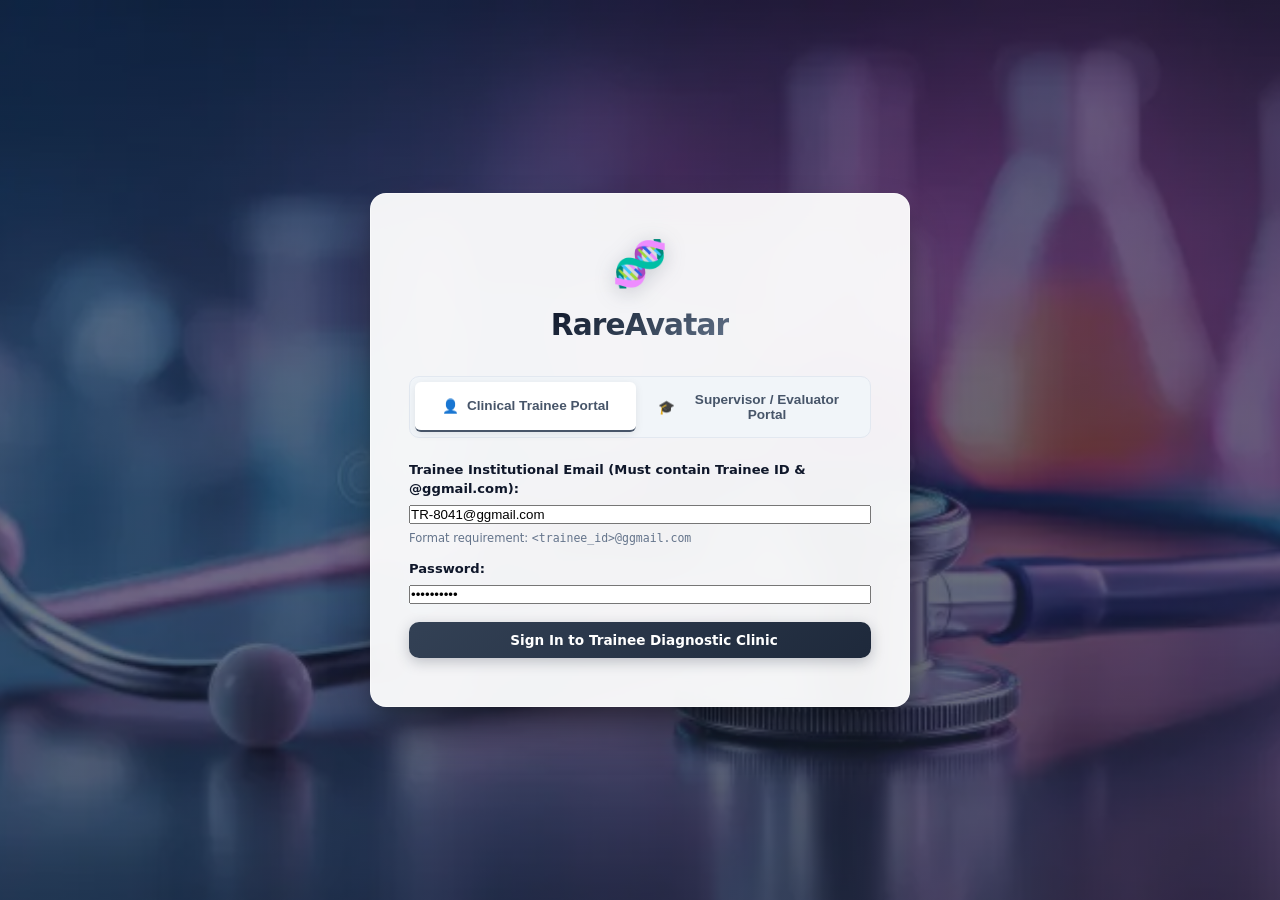
==== commit 30e899f1: "Add responsive mobile, tablet, and desktop design system across all clinical simulation tabs" ====
--- a/index.html
+++ b/index.html
@@ -13,7 +13,7 @@
     <link
         href="https://fonts.googleapis.com/css2?family=Plus+Jakarta+Sans:wght@300;400;500;600;700;800&family=JetBrains+Mono:wght@400;500;600&display=swap"
         rel="stylesheet">
-    <link rel="stylesheet" href="/css/style.css?v=2.6.2">
+    <link rel="stylesheet" href="/css/style.css?v=2.6.3">
 </head>
 
 <body class="light-theme">
--- a/css/style.css
+++ b/css/style.css
@@ -0,0 +1,3895 @@
+:root {
+    /* White / Light Theme Variables (Default) */
+    --bg-primary: #f8fafc;
+    --bg-secondary: #f1f5f9;
+    --bg-surface: #ffffff;
+    --bg-surface-elevated: #ffffff;
+    --border-subtle: #e2e8f0;
+    --border-cyan: #cbd5e1;
+    --border-purple: rgba(124, 58, 237, 0.3);
+
+    --text-primary: #0f172a;
+    --text-secondary: #475569;
+    --text-muted: #64748b;
+
+    --accent-cyan: #475569;
+    --accent-blue: #334155;
+    --accent-purple: #49474b;
+    --accent-emerald: #059669;
+    --accent-amber: #d97706;
+    --accent-crimson: #dc2626;
+
+    --font-sans: 'Plus Jakarta Sans', system-ui, -apple-system, sans-serif;
+    --font-mono: 'JetBrains Mono', monospace;
+
+    --radius-sm: 6px;
+    --radius-md: 10px;
+    --radius-lg: 16px;
+    --radius-full: 9999px;
+
+    --shadow-soft: 0 4px 20px -2px rgba(15, 23, 42, 0.08), 0 2px 6px -1px rgba(15, 23, 42, 0.04);
+    --shadow-elevated: 0 10px 30px -4px rgba(15, 23, 42, 0.12), 0 4px 12px -2px rgba(15, 23, 42, 0.06);
+    --shadow-glow-cyan: 0 4px 14px rgba(71, 85, 105, 0.16);
+    --shadow-glow-purple: 0 4px 14px rgba(124, 58, 237, 0.16);
+}
+
+body.dark-theme {
+    --bg-primary: #0a0e17;
+    --bg-secondary: #101626;
+    --bg-surface: #151d30;
+    --bg-surface-elevated: #1c263f;
+    --border-subtle: rgba(255, 255, 255, 0.08);
+    --border-cyan: rgba(148, 163, 184, 0.3);
+    --border-purple: rgba(157, 78, 221, 0.3);
+
+    --text-primary: #f0f4f8;
+    --text-secondary: #94a3b8;
+    --text-muted: #64748b;
+
+    --accent-cyan: #94a3b8;
+    --accent-blue: #cbd5e1;
+    --accent-purple: #5c5761;
+    --accent-emerald: #10b981;
+    --accent-amber: #f59e0b;
+    --accent-crimson: #ef4444;
+
+    --shadow-soft: 0 8px 32px rgba(0, 0, 0, 0.4);
+    --shadow-elevated: 0 16px 40px rgba(0, 0, 0, 0.6);
+    --shadow-glow-cyan: 0 0 20px rgba(148, 163, 184, 0.25);
+    --shadow-glow-purple: 0 0 20px rgba(157, 78, 221, 0.25);
+}
+
+* {
+    box-sizing: border-box;
+    margin: 0;
+    padding: 0;
+}
+
+body {
+    background-color: var(--bg-primary);
+    color: var(--text-primary);
+    font-family: var(--font-sans);
+    line-height: 1.5;
+    min-height: 100vh;
+    display: flex;
+    flex-direction: column;
+    overflow-x: hidden;
+    transition: background-color 0.25s ease, color 0.25s ease;
+}
+
+.hidden {
+    display: none !important;
+}
+
+/* Glassmorphism / Clinical Cards */
+.glass-card {
+    background: #ffffff;
+    backdrop-filter: blur(16px);
+    -webkit-backdrop-filter: blur(16px);
+    border: 1px solid var(--border-subtle);
+    border-radius: var(--radius-lg);
+    box-shadow: var(--shadow-soft);
+    transition: transform 0.2s ease, border-color 0.2s ease, box-shadow 0.2s ease;
+}
+
+body.dark-theme .glass-card {
+    background: linear-gradient(135deg, rgba(21, 29, 48, 0.85) 0%, rgba(16, 22, 38, 0.85) 100%);
+}
+
+.glass-card:hover {
+    border-color: #cbd5e1;
+    box-shadow: var(--shadow-elevated);
+}
+
+body.dark-theme .glass-card:hover {
+    border-color: rgba(255, 255, 255, 0.15);
+}
+
+/* Header */
+.app-header {
+    background: rgba(255, 255, 255, 0.95);
+    backdrop-filter: blur(20px);
+    border-bottom: 1px solid var(--border-subtle);
+    box-shadow: 0 1px 3px 0 rgba(15, 23, 42, 0.05);
+    padding: 12px 28px;
+    display: flex;
+    align-items: center;
+    justify-content: space-between;
+    position: sticky;
+    top: 0;
+    z-index: 100;
+}
+
+body.dark-theme .app-header {
+    background: rgba(16, 22, 38, 0.95);
+    box-shadow: none;
+}
+
+.header-branding .logo-badge {
+    display: flex;
+    align-items: center;
+    gap: 12px;
+}
+
+.logo-icon {
+    font-size: 2rem;
+    filter: drop-shadow(0 0 8px var(--accent-cyan));
+}
+
+.logo-text h1 {
+    font-size: 1.25rem;
+    font-weight: 700;
+    background: linear-gradient(90deg, #0f172a 0%, #334155 50%, #64748b 100%);
+    -webkit-background-clip: text;
+    -webkit-text-fill-color: transparent;
+    letter-spacing: -0.02em;
+}
+
+body.dark-theme .logo-text h1 {
+    background: linear-gradient(90deg, #f8fafc 0%, #cbd5e1 50%, #94a3b8 100%);
+    -webkit-background-clip: text;
+    -webkit-text-fill-color: transparent;
+}
+
+.logo-text .subtitle {
+    font-size: 0.75rem;
+    color: var(--text-secondary);
+}
+
+.tag-version,
+.arena-title-group h2 .tag-version,
+.logo-text h1 .tag-version {
+    font-size: 0.72rem;
+    font-weight: 700;
+    letter-spacing: 0.03em;
+    padding: 3px 10px;
+    border-radius: var(--radius-sm);
+    background: #e2e8f0;
+    color: #1e293b !important;
+    -webkit-text-fill-color: #1e293b !important;
+    -webkit-background-clip: border-box !important;
+    background-clip: border-box !important;
+    border: 1px solid #94a3b8;
+    vertical-align: middle;
+    margin-left: 8px;
+    display: inline-flex;
+    align-items: center;
+    line-height: 1.2;
+}
+
+body.dark-theme .tag-version,
+body.dark-theme .arena-title-group h2 .tag-version,
+body.dark-theme .logo-text h1 .tag-version {
+    background: rgba(148, 163, 184, 0.22);
+    color: #f1f5f9 !important;
+    -webkit-text-fill-color: #f1f5f9 !important;
+    border-color: rgba(148, 163, 184, 0.4);
+}
+
+/* Header Controls */
+.header-center-controls {
+    display: flex;
+    align-items: center;
+    gap: 16px;
+}
+
+.avatar-selector-box {
+    display: flex;
+    align-items: center;
+    gap: 8px;
+    background: var(--bg-surface);
+    padding: 6px 14px;
+    border-radius: var(--radius-md);
+    border: 1px solid var(--border-subtle);
+}
+
+.avatar-selector-box label {
+    font-size: 0.8rem;
+    color: var(--text-secondary);
+    font-weight: 500;
+}
+
+.patient-dropdown {
+    background: transparent;
+    color: #334155;
+    border: none;
+    font-weight: 700;
+    font-size: 0.9rem;
+    outline: none;
+    cursor: pointer;
+}
+
+.patient-dropdown option {
+    background: var(--bg-surface-elevated);
+    color: var(--text-primary);
+}
+
+.header-badges {
+    display: flex;
+    align-items: center;
+    gap: 16px;
+}
+
+.status-indicator {
+    display: flex;
+    align-items: center;
+    gap: 8px;
+    background: rgba(16, 185, 129, 0.12);
+    border: 1px solid rgba(16, 185, 129, 0.3);
+    padding: 4px 12px;
+    border-radius: var(--radius-full);
+}
+
+.indicator-dot {
+    width: 8px;
+    height: 8px;
+    border-radius: 50%;
+    background: var(--accent-emerald);
+}
+
+.indicator-dot.live-pulse {
+    box-shadow: 0 0 10px var(--accent-emerald);
+    animation: pulseGlow 2s infinite;
+}
+
+@keyframes pulseGlow {
+
+    0%,
+    100% {
+        opacity: 1;
+        transform: scale(1);
+    }
+
+    50% {
+        opacity: 0.5;
+        transform: scale(1.2);
+    }
+}
+
+.indicator-label {
+    font-size: 0.75rem;
+    font-weight: 600;
+    color: var(--accent-emerald);
+    font-family: var(--font-mono);
+}
+
+.mode-toggle-group {
+    display: flex;
+    background: var(--bg-surface);
+    padding: 2px;
+    border-radius: var(--radius-md);
+    border: 1px solid var(--border-subtle);
+}
+
+.btn-mode {
+    border: none;
+    background: transparent;
+    color: var(--text-secondary);
+    padding: 6px 12px;
+    font-size: 0.75rem;
+    font-weight: 600;
+    border-radius: var(--radius-sm);
+    cursor: pointer;
+    transition: all 0.2s;
+}
+
+.btn-mode.active {
+    background: var(--accent-blue);
+    color: #fff;
+    box-shadow: 0 2px 8px rgba(71, 85, 105, 0.4);
+}
+
+/* ==========================================================================
+   LEFT SIDEBAR NAVIGATION MENU & LAYOUT
+   ========================================================================== */
+.app-layout-container {
+    display: flex;
+    min-height: calc(100vh - 65px);
+    width: 100%;
+    position: relative;
+    align-items: stretch;
+}
+
+.app-sidebar {
+    width: 260px;
+    min-width: 260px;
+    max-width: 260px;
+    background: #ffffff;
+    border-right: 1px solid var(--border-subtle);
+    height: calc(100vh - 65px);
+    position: sticky;
+    top: 65px;
+    display: flex;
+    flex-direction: column;
+    justify-content: space-between;
+    z-index: 90;
+    transition: width 0.22s cubic-bezier(0.4, 0, 0.2, 1), min-width 0.22s, max-width 0.22s, background-color 0.2s;
+    box-shadow: 2px 0 10px rgba(15, 23, 42, 0.03);
+    flex-shrink: 0;
+}
+
+body.dark-theme .app-sidebar {
+    background: #0d1322;
+    border-right: 1px solid rgba(255, 255, 255, 0.08);
+    box-shadow: 2px 0 16px rgba(0, 0, 0, 0.35);
+}
+
+.app-sidebar.collapsed {
+    width: 72px;
+    min-width: 72px;
+    max-width: 72px;
+}
+
+.sidebar-header {
+    display: flex;
+    align-items: center;
+    justify-content: space-between;
+    padding: 14px 16px 12px 18px;
+    border-bottom: 1px solid var(--border-subtle);
+}
+
+.sidebar-title {
+    font-size: 0.72rem;
+    font-weight: 800;
+    letter-spacing: 0.08em;
+    color: var(--text-muted);
+    text-transform: uppercase;
+}
+
+.sidebar-collapse-btn {
+    background: var(--bg-secondary);
+    border: 1px solid var(--border-subtle);
+    border-radius: var(--radius-sm);
+    width: 26px;
+    height: 26px;
+    display: flex;
+    align-items: center;
+    justify-content: center;
+    cursor: pointer;
+    font-size: 0.7rem;
+    color: var(--text-secondary);
+    transition: all 0.2s;
+}
+
+.sidebar-collapse-btn:hover {
+    background: var(--accent-cyan);
+    color: #ffffff;
+    border-color: var(--accent-cyan);
+}
+
+.app-sidebar.collapsed .sidebar-title {
+    display: none;
+}
+
+.app-sidebar.collapsed .sidebar-header {
+    justify-content: center;
+    padding: 12px 0;
+}
+
+.sidebar-nav-menu {
+    flex: 1;
+    overflow-y: auto;
+    overflow-x: hidden;
+    padding: 8px 10px;
+    display: flex;
+    flex-direction: column;
+    gap: 3px;
+}
+
+.sidebar-nav-menu::-webkit-scrollbar {
+    width: 4px;
+}
+
+.sidebar-nav-menu::-webkit-scrollbar-thumb {
+    background: rgba(100, 116, 139, 0.25);
+    border-radius: 4px;
+}
+
+.nav-section-label {
+    font-size: 0.65rem;
+    font-weight: 800;
+    letter-spacing: 0.09em;
+    text-transform: uppercase;
+    color: var(--text-muted);
+    padding: 12px 10px 4px 12px;
+    white-space: nowrap;
+}
+
+.app-sidebar.collapsed .nav-section-label {
+    display: none;
+}
+
+.nav-tab {
+    background: transparent;
+    border: 1px solid transparent;
+    color: var(--text-secondary);
+    padding: 9px 12px;
+    font-size: 0.85rem;
+    font-weight: 500;
+    cursor: pointer;
+    display: flex;
+    align-items: center;
+    gap: 12px;
+    border-radius: var(--radius-md);
+    position: relative;
+    white-space: nowrap;
+    width: 100%;
+    text-align: left;
+    transition: all 0.16s cubic-bezier(0.4, 0, 0.2, 1);
+    user-select: none;
+    box-sizing: border-box;
+}
+
+.nav-tab:hover {
+    background: #f1f5f9;
+    color: #0f172a;
+    transform: translateX(3px);
+}
+
+body.dark-theme .nav-tab:hover {
+    background: rgba(255, 255, 255, 0.06);
+    color: #ffffff;
+}
+
+.nav-tab.active {
+    background: #f1f5f9;
+    color: #0f172a;
+    border: 1px solid #cbd5e1;
+    font-weight: 700;
+    box-shadow: 0 2px 8px rgba(51, 65, 85, 0.08);
+}
+
+body.dark-theme .nav-tab.active {
+    background: rgba(148, 163, 184, 0.15);
+    border: 1px solid rgba(148, 163, 184, 0.35);
+    color: #f8fafc;
+    box-shadow: 0 2px 12px rgba(0, 0, 0, 0.3);
+}
+
+.nav-tab.active::before {
+    content: '';
+    position: absolute;
+    left: 0;
+    top: 5px;
+    bottom: 5px;
+    width: 4px;
+    background: linear-gradient(180deg, #334155, #64748b);
+    border-radius: 0 4px 4px 0;
+}
+
+.nav-tab.active::after {
+    display: none !important;
+}
+
+.tab-icon {
+    font-size: 1.15rem;
+    min-width: 24px;
+    display: inline-flex;
+    align-items: center;
+    justify-content: center;
+    line-height: 1;
+}
+
+.tab-text {
+    font-size: 0.85rem;
+    flex: 1;
+    overflow: hidden;
+    text-overflow: ellipsis;
+    white-space: nowrap;
+}
+
+.app-sidebar.collapsed .tab-text {
+    display: none;
+}
+
+.app-sidebar.collapsed .nav-tab {
+    justify-content: center;
+    padding: 11px 0;
+    transform: none;
+}
+
+.app-sidebar.collapsed .nav-tab:hover {
+    transform: none;
+    background: rgba(51, 65, 85, 0.12);
+}
+
+.app-sidebar.collapsed .nav-tab.active::before {
+    left: 2px;
+}
+
+/* Sidebar Footer */
+.sidebar-footer {
+    padding: 12px 14px;
+    border-top: 1px solid var(--border-subtle);
+    background: var(--bg-surface);
+}
+
+body.dark-theme .sidebar-footer {
+    background: rgba(16, 22, 38, 0.6);
+}
+
+.sidebar-avatar-mini-status {
+    display: flex;
+    align-items: center;
+    gap: 10px;
+}
+
+.dot-online {
+    width: 8px;
+    height: 8px;
+    border-radius: 50%;
+    background: var(--accent-emerald);
+    box-shadow: 0 0 8px var(--accent-emerald);
+    flex-shrink: 0;
+}
+
+.mini-meta {
+    display: flex;
+    flex-direction: column;
+    overflow: hidden;
+}
+
+.mini-label {
+    font-size: 0.62rem;
+    font-weight: 700;
+    letter-spacing: 0.08em;
+    color: var(--text-muted);
+}
+
+.mini-sub {
+    font-size: 0.78rem;
+    font-weight: 600;
+    color: var(--text-primary);
+    white-space: nowrap;
+    overflow: hidden;
+    text-overflow: ellipsis;
+}
+
+.app-sidebar.collapsed .sidebar-footer .mini-meta {
+    display: none;
+}
+
+.app-sidebar.collapsed .sidebar-footer {
+    display: flex;
+    justify-content: center;
+    padding: 10px 0;
+}
+
+/* App Main Layout */
+.app-main-layout {
+    flex: 1;
+    min-width: 0;
+    display: flex;
+    flex-direction: column;
+    overflow-x: hidden;
+    background-color: var(--bg-primary);
+}
+
+/* Main Content Area */
+.main-content-area {
+    padding: 28px;
+    flex: 1;
+    display: flex;
+    flex-direction: column;
+}
+
+.tab-panel {
+    display: none;
+    animation: fadeIn 0.25s ease-out;
+}
+
+.tab-panel.active {
+    display: block;
+}
+
+@keyframes fadeIn {
+    from {
+        opacity: 0;
+        transform: translateY(6px);
+    }
+
+    to {
+        opacity: 1;
+        transform: translateY(0);
+    }
+}
+
+@media (max-width: 992px) {
+    .app-sidebar {
+        width: 72px;
+        min-width: 72px;
+        max-width: 72px;
+    }
+
+    .app-sidebar .sidebar-title,
+    .app-sidebar .nav-section-label,
+    .app-sidebar .tab-text,
+    .app-sidebar .mini-meta {
+        display: none;
+    }
+
+    .app-sidebar .sidebar-header {
+        justify-content: center;
+        padding: 12px 0;
+    }
+
+    .app-sidebar .sidebar-collapse-btn {
+        display: none;
+    }
+
+    .app-sidebar .nav-tab {
+        justify-content: center;
+        padding: 12px 0;
+    }
+
+    .app-sidebar .sidebar-footer {
+        justify-content: center;
+        padding: 10px 0;
+    }
+
+    .main-content-area {
+        padding: 16px;
+    }
+}
+
+/* Buttons */
+.btn {
+    border: none;
+    outline: none;
+    cursor: pointer;
+    font-family: var(--font-sans);
+    font-weight: 600;
+    border-radius: var(--radius-md);
+    padding: 10px 18px;
+    font-size: 0.85rem;
+    display: inline-flex;
+    align-items: center;
+    justify-content: center;
+    gap: 8px;
+    transition: all 0.2s ease;
+}
+
+.btn-primary {
+    background: linear-gradient(135deg, #334155 0%, #1e293b 100%);
+    color: #ffffff;
+    box-shadow: 0 4px 14px rgba(30, 41, 59, 0.25);
+}
+
+body.dark-theme .btn-primary {
+    background: linear-gradient(135deg, #475569 0%, #1e293b 100%);
+    color: #ffffff;
+    box-shadow: 0 4px 16px rgba(0, 0, 0, 0.4);
+}
+
+.btn-primary:hover {
+    transform: translateY(-1px);
+    box-shadow: 0 6px 18px rgba(30, 41, 59, 0.35);
+}
+
+body.dark-theme .btn-primary:hover {
+    box-shadow: 0 6px 20px rgba(0, 0, 0, 0.5);
+}
+
+.btn-secondary {
+    background: #ffffff;
+    color: var(--text-primary);
+    border: 1px solid var(--border-subtle);
+}
+
+body.dark-theme .btn-secondary {
+    background: var(--bg-surface-elevated);
+}
+
+.btn-secondary:hover {
+    background: #f1f5f9;
+    border-color: #cbd5e1;
+}
+
+body.dark-theme .btn-secondary:hover {
+    background: rgba(255, 255, 255, 0.1);
+}
+
+.btn-outline-cyan {
+    background: transparent;
+    color: #334155;
+    border: 1px solid #94a3b8;
+}
+
+.btn-outline-cyan:hover {
+    background: #f1f5f9;
+    color: #0f172a;
+    border-color: #475569;
+    box-shadow: 0 2px 8px rgba(71, 85, 105, 0.15);
+}
+
+body.dark-theme .btn-outline-cyan {
+    color: #cbd5e1;
+    border-color: #64748b;
+}
+
+body.dark-theme .btn-outline-cyan:hover {
+    background: rgba(148, 163, 184, 0.15);
+    color: #ffffff;
+    border-color: #cbd5e1;
+    box-shadow: 0 0 12px rgba(148, 163, 184, 0.25);
+}
+
+.btn-sm {
+    padding: 6px 12px;
+    font-size: 0.75rem;
+}
+
+/* Badges */
+.badge {
+    display: inline-flex;
+    align-items: center;
+    padding: 3px 10px;
+    border-radius: var(--radius-full);
+    font-size: 0.75rem;
+    font-weight: 600;
+}
+
+.badge-mono {
+    font-family: var(--font-mono);
+    background: #f1f5f9;
+    color: var(--text-primary);
+    border: 1px solid var(--border-subtle);
+}
+
+body.dark-theme .badge-mono {
+    background: rgba(255, 255, 255, 0.08);
+    border: none;
+}
+
+.badge-cyan {
+    background: #f1f5f9;
+    color: #334155;
+    border: 1px solid #cbd5e1;
+}
+
+.badge-purple {
+    background: rgba(157, 78, 221, 0.15);
+    color: var(--accent-purple);
+    border: 1px solid rgba(157, 78, 221, 0.3);
+}
+
+.badge-info {
+    background: #f1f5f9;
+    color: #334155;
+    border: 1px solid #cbd5e1;
+}
+
+.badge-warning {
+    background: rgba(245, 158, 11, 0.15);
+    color: var(--accent-amber);
+    border: 1px solid rgba(245, 158, 11, 0.3);
+}
+
+.badge-success {
+    background: rgba(16, 185, 129, 0.15);
+    color: var(--accent-emerald);
+    border: 1px solid rgba(16, 185, 129, 0.3);
+}
+
+.badge-danger {
+    background: rgba(239, 68, 68, 0.15);
+    color: var(--accent-crimson);
+    border: 1px solid rgba(239, 68, 68, 0.3);
+}
+
+/* Card Components */
+.card-header {
+    display: flex;
+    justify-content: space-between;
+    align-items: center;
+    padding: 16px 20px;
+    border-bottom: 1px solid var(--border-subtle);
+    flex-wrap: wrap;
+    gap: 10px;
+}
+
+.card-header h3 {
+    font-size: 1.05rem;
+    font-weight: 700;
+}
+
+.card-header h4 {
+    font-size: 0.95rem;
+    font-weight: 600;
+}
+
+.card-subtext {
+    font-size: 0.8rem;
+    color: var(--text-secondary);
+    margin-top: 4px;
+}
+
+/* TAB 1: Workspace Grid */
+.workspace-grid {
+    display: grid;
+    grid-template-columns: 360px 1fr 1fr;
+    gap: 24px;
+}
+
+.patient-identity-card {
+    display: flex;
+    flex-direction: column;
+}
+
+.patient-profile-body {
+    padding: 20px;
+    display: flex;
+    flex-direction: column;
+    align-items: center;
+    gap: 16px;
+}
+
+.profile-avatar-graphic {
+    font-size: 4rem;
+    background: radial-gradient(circle, rgba(51, 65, 85, 0.12) 0%, transparent 70%);
+    width: 100px;
+    height: 100px;
+    border-radius: 50%;
+    display: flex;
+    align-items: center;
+    justify-content: center;
+    border: 2px dashed rgba(51, 65, 85, 0.35);
+}
+
+body.dark-theme .profile-avatar-graphic {
+    background: radial-gradient(circle, rgba(51, 65, 85, 0.15) 0%, transparent 70%);
+    border-color: rgba(51, 65, 85, 0.4);
+}
+
+.profile-details-grid {
+    width: 100%;
+    display: flex;
+    flex-direction: column;
+    gap: 10px;
+}
+
+.detail-item {
+    display: flex;
+    justify-content: space-between;
+    align-items: center;
+    padding: 8px 12px;
+    background: #f8fafc;
+    border: 1px solid #e2e8f0;
+    border-radius: var(--radius-sm);
+    font-size: 0.85rem;
+}
+
+body.dark-theme .detail-item {
+    background: rgba(255, 255, 255, 0.03);
+    border: none;
+    padding: 6px 10px;
+}
+
+.detail-item .label {
+    color: var(--text-secondary);
+}
+
+.detail-item .value {
+    font-weight: 600;
+}
+
+.highlight-cyan {
+    color: #334155;
+    font-weight: 700;
+}
+
+body.dark-theme .highlight-cyan {
+    color: #cbd5e1;
+}
+
+.highlight-purple {
+    color: var(--accent-purple);
+    font-weight: 700;
+}
+
+.simulation-time-controls {
+    padding: 20px;
+    border-top: 1px solid var(--border-subtle);
+    background: #f8fafc;
+}
+
+body.dark-theme .simulation-time-controls {
+    background: rgba(0, 0, 0, 0.2);
+}
+
+.simulation-time-controls h4 {
+    font-size: 0.85rem;
+    color: var(--text-secondary);
+    margin-bottom: 12px;
+}
+
+.simulation-time-controls .btn-group {
+    display: grid;
+    grid-template-columns: 1fr 1fr 1fr;
+    gap: 8px;
+}
+
+/* Timeline */
+.timeline-container {
+    padding: 20px;
+    max-height: 520px;
+    overflow-y: auto;
+    display: flex;
+    flex-direction: column;
+    gap: 16px;
+}
+
+.timeline-event-card {
+    background: var(--bg-surface);
+    border-left: 3px solid #64748b;
+    border-radius: 0 var(--radius-md) var(--radius-md) 0;
+    padding: 14px;
+    position: relative;
+    border-top: 1px solid var(--border-subtle);
+    border-right: 1px solid var(--border-subtle);
+    border-bottom: 1px solid var(--border-subtle);
+}
+
+.timeline-event-header {
+    display: flex;
+    justify-content: space-between;
+    margin-bottom: 8px;
+}
+
+.timeline-month-badge {
+    font-size: 0.75rem;
+    font-family: var(--font-mono);
+    color: #475569;
+    font-weight: 700;
+}
+
+.timeline-encounter-type {
+    font-size: 0.8rem;
+    font-weight: 600;
+    color: var(--text-primary);
+}
+
+.timeline-chief-complaint {
+    font-size: 0.85rem;
+    font-weight: 600;
+    color: var(--text-primary);
+    margin-bottom: 6px;
+}
+
+.timeline-narrative {
+    font-size: 0.8rem;
+    color: var(--text-secondary);
+    line-height: 1.4;
+}
+
+/* Symptoms List */
+.symptoms-list {
+    padding: 20px;
+    max-height: 520px;
+    overflow-y: auto;
+    display: flex;
+    flex-direction: column;
+    gap: 12px;
+}
+
+.symptom-item-card {
+    background: var(--bg-surface);
+    border: 1px solid var(--border-subtle);
+    border-radius: var(--radius-md);
+    padding: 12px;
+    display: flex;
+    flex-direction: column;
+    gap: 6px;
+}
+
+.symptom-item-card.unrevealed {
+    opacity: 0.6;
+    border-style: dashed;
+}
+
+.symptom-item-top {
+    display: flex;
+    justify-content: space-between;
+    align-items: center;
+}
+
+.symptom-title {
+    font-size: 0.85rem;
+    font-weight: 600;
+}
+
+.symptom-desc {
+    font-size: 0.8rem;
+    color: var(--text-secondary);
+}
+
+.severity-meter {
+    height: 4px;
+    background: #e2e8f0;
+    border-radius: 2px;
+    overflow: hidden;
+    margin-top: 4px;
+}
+
+body.dark-theme .severity-meter {
+    background: rgba(255, 255, 255, 0.1);
+}
+
+.severity-fill {
+    height: 100%;
+    background: linear-gradient(90deg, var(--accent-emerald), var(--accent-amber), var(--accent-crimson));
+}
+
+/* TAB 2: Consultation */
+.consultation-layout {
+    display: grid;
+    grid-template-columns: 1fr 380px;
+    gap: 24px;
+    height: calc(100vh - 180px);
+}
+
+.chat-main-card {
+    display: flex;
+    flex-direction: column;
+    overflow: hidden;
+}
+
+.chat-messages-container {
+    flex: 1;
+    padding: 20px;
+    overflow-y: auto;
+    display: flex;
+    flex-direction: column;
+    gap: 16px;
+}
+
+.chat-bubble {
+    max-width: 80%;
+    padding: 14px 18px;
+    border-radius: var(--radius-lg);
+    font-size: 0.9rem;
+    line-height: 1.5;
+    position: relative;
+    animation: fadeIn 0.2s ease-out;
+}
+
+.chat-bubble.clinician {
+    align-self: flex-end;
+    background: linear-gradient(135deg, #0f172a 0%, #1e293b 100%);
+    color: #fff;
+    border-bottom-right-radius: 4px;
+}
+
+.chat-bubble.avatar {
+    align-self: flex-start;
+    background: #ffffff;
+    border: 1px solid var(--border-subtle);
+    box-shadow: 0 2px 8px rgba(15, 23, 42, 0.04);
+    border-bottom-left-radius: 4px;
+}
+
+body.dark-theme .chat-bubble.avatar {
+    background: var(--bg-surface-elevated);
+    box-shadow: none;
+}
+
+.chat-bubble .bubble-sender {
+    font-size: 0.7rem;
+    font-weight: 700;
+    text-transform: uppercase;
+    margin-bottom: 4px;
+    color: var(--accent-cyan);
+}
+
+.chat-bubble.clinician .bubble-sender {
+    color: #94a3b8;
+}
+
+.bubble-meta-box {
+    margin-top: 8px;
+    padding-top: 6px;
+    border-top: 1px solid var(--border-subtle);
+    display: flex;
+    flex-direction: column;
+    gap: 4px;
+}
+
+.bubble-uncertainty {
+    font-size: 0.72rem;
+    color: var(--accent-amber);
+    display: flex;
+    align-items: center;
+    gap: 4px;
+}
+
+.bubble-citations {
+    font-size: 0.72rem;
+    color: var(--accent-emerald);
+}
+
+.typing-bubble {
+    border-left: 3px solid var(--accent-cyan);
+    background: #f1f5f9;
+}
+
+body.dark-theme .typing-bubble {
+    background: rgba(16, 22, 38, 0.7);
+}
+
+.loading-spinner-sm {
+    width: 14px;
+    height: 14px;
+    border: 2px solid rgba(51, 65, 85, 0.2);
+    border-top-color: var(--accent-cyan);
+    border-radius: 50%;
+    display: inline-block;
+    animation: spin 0.8s linear infinite;
+}
+
+body.dark-theme .loading-spinner-sm {
+    border-color: rgba(51, 65, 85, 0.2);
+    border-top-color: var(--accent-cyan);
+}
+
+@keyframes spin {
+    to {
+        transform: rotate(360deg);
+    }
+}
+
+.chat-input-area {
+    padding: 16px 20px;
+    background: #ffffff;
+    border-top: 1px solid var(--border-subtle);
+    display: flex;
+    flex-direction: column;
+    gap: 10px;
+}
+
+body.dark-theme .chat-input-area {
+    background: rgba(16, 22, 38, 0.9);
+}
+
+.quick-inquiry-chips {
+    display: flex;
+    gap: 8px;
+    overflow-x: auto;
+    padding-bottom: 4px;
+}
+
+.chip-btn {
+    background: #f1f5f9;
+    border: 1px solid #cbd5e1;
+    color: var(--text-secondary);
+    font-size: 0.75rem;
+    padding: 4px 10px;
+    border-radius: var(--radius-full);
+    cursor: pointer;
+    white-space: nowrap;
+    transition: all 0.2s;
+}
+
+body.dark-theme .chip-btn {
+    background: rgba(255, 255, 255, 0.06);
+    border-color: rgba(255, 255, 255, 0.12);
+}
+
+.chip-btn:hover {
+    background: rgba(51, 65, 85, 0.1);
+    color: var(--accent-cyan);
+    border-color: var(--accent-cyan);
+}
+
+body.dark-theme .chip-btn:hover {
+    background: rgba(51, 65, 85, 0.15);
+}
+
+.chat-input-form {
+    display: flex;
+    gap: 12px;
+}
+
+.chat-input-form input {
+    flex: 1;
+    background: #f8fafc;
+    border: 1px solid var(--border-subtle);
+    border-radius: var(--radius-md);
+    padding: 12px 16px;
+    color: var(--text-primary);
+    font-family: var(--font-sans);
+    font-size: 0.9rem;
+    outline: none;
+    transition: border-color 0.2s;
+}
+
+body.dark-theme .chat-input-form input {
+    background: var(--bg-surface);
+}
+
+.chat-input-form input:focus {
+    border-color: var(--accent-cyan);
+    box-shadow: 0 0 10px rgba(51, 65, 85, 0.2);
+    background: #ffffff;
+}
+
+body.dark-theme .chat-input-form input:focus {
+    background: var(--bg-surface);
+    box-shadow: 0 0 12px rgba(51, 65, 85, 0.2);
+}
+
+/* Orders Sidebar */
+.investigation-order-card {
+    display: flex;
+    flex-direction: column;
+    overflow: hidden;
+}
+
+.order-notice {
+    font-size: 0.75rem;
+    color: var(--text-secondary);
+    padding: 12px 20px 0;
+    line-height: 1.4;
+}
+
+.order-catalog-list {
+    padding: 16px 20px;
+    overflow-y: auto;
+    display: flex;
+    flex-direction: column;
+    gap: 10px;
+}
+
+.order-item-card {
+    background: var(--bg-surface);
+    border: 1px solid var(--border-subtle);
+    border-radius: var(--radius-md);
+    padding: 12px;
+    display: flex;
+    justify-content: space-between;
+    align-items: center;
+}
+
+.order-item-info {
+    display: flex;
+    flex-direction: column;
+}
+
+.order-item-title {
+    font-size: 0.85rem;
+    font-weight: 600;
+}
+
+.order-item-sub {
+    font-size: 0.72rem;
+    color: var(--text-muted);
+}
+
+/* TAB 3: Multimodal Data */
+.multimodal-grid {
+    display: grid;
+    grid-template-columns: 1fr 1fr;
+    gap: 24px;
+}
+
+.clinical-data-table {
+    width: 100%;
+    border-collapse: collapse;
+    font-size: 0.85rem;
+}
+
+.clinical-data-table th {
+    text-align: left;
+    padding: 10px 14px;
+    background: #f1f5f9;
+    color: var(--text-secondary);
+    font-weight: 600;
+    border-bottom: 1px solid var(--border-subtle);
+}
+
+body.dark-theme .clinical-data-table th {
+    background: rgba(0, 0, 0, 0.2);
+}
+
+.clinical-data-table td {
+    padding: 10px 14px;
+    border-bottom: 1px solid var(--border-subtle);
+}
+
+.clinical-data-table tr.abnormal-row td:first-child {
+    border-left: 3px solid var(--accent-amber);
+}
+
+.canvas-chart-box {
+    padding: 20px;
+    border-top: 1px solid var(--border-subtle);
+}
+
+.canvas-chart-box h4 {
+    font-size: 0.9rem;
+    margin-bottom: 12px;
+}
+
+.chart-wrapper {
+    background: #ffffff;
+    border: 1px solid var(--border-subtle);
+    border-radius: var(--radius-md);
+    padding: 10px;
+    display: flex;
+    justify-content: center;
+}
+
+body.dark-theme .chart-wrapper {
+    background: #080c14;
+}
+
+.chart-caption {
+    font-size: 0.75rem;
+    color: var(--text-muted);
+    margin-top: 8px;
+    text-align: center;
+}
+
+.imaging-selector-tabs {
+    display: flex;
+    gap: 8px;
+    padding: 12px 20px;
+    border-bottom: 1px solid var(--border-subtle);
+    overflow-x: auto;
+}
+
+.imaging-tab-btn {
+    background: var(--bg-surface);
+    border: 1px solid var(--border-subtle);
+    color: var(--text-secondary);
+    padding: 6px 14px;
+    border-radius: var(--radius-md);
+    font-size: 0.8rem;
+    font-weight: 600;
+    cursor: pointer;
+}
+
+.imaging-tab-btn.active {
+    background: rgba(157, 78, 221, 0.2);
+    color: var(--accent-purple);
+    border-color: var(--accent-purple);
+}
+
+.imaging-detail-container {
+    padding: 20px;
+}
+
+.imaging-report-box {
+    background: var(--bg-surface);
+    border-radius: var(--radius-md);
+    padding: 16px;
+    border-left: 3px solid var(--accent-purple);
+    display: flex;
+    flex-direction: column;
+    gap: 12px;
+}
+
+.report-section h5 {
+    font-size: 0.75rem;
+    text-transform: uppercase;
+    color: var(--text-muted);
+    margin-bottom: 4px;
+}
+
+.report-section p {
+    font-size: 0.85rem;
+    line-height: 1.5;
+}
+
+.imaging-visualization-container {
+    padding: 20px;
+    border-top: 1px solid var(--border-subtle);
+}
+
+.imaging-viz-header {
+    display: flex;
+    justify-content: space-between;
+    align-items: center;
+    margin-bottom: 12px;
+}
+
+.svg-slice-viewport {
+    background: #f8fafc;
+    border: 1px solid var(--border-subtle);
+    border-radius: var(--radius-md);
+    padding: 14px;
+    min-height: 220px;
+    display: flex;
+    align-items: center;
+    justify-content: center;
+}
+
+body.dark-theme .svg-slice-viewport {
+    background: #05080f;
+}
+
+.viz-disclaimer {
+    font-size: 0.75rem;
+    color: var(--text-muted);
+    margin-top: 10px;
+    line-height: 1.4;
+}
+
+/* TAB 4: Progression & Scenarios */
+.progression-layout {
+    display: grid;
+    grid-template-columns: minmax(320px, 400px) 1fr;
+    gap: 24px;
+    width: 100%;
+    min-width: 0;
+}
+
+.progression-control-card,
+.progression-chart-card {
+    min-width: 0;
+    width: 100%;
+    box-sizing: border-box;
+    display: flex;
+    flex-direction: column;
+}
+
+.section-intro {
+    font-size: 0.85rem;
+    color: var(--text-secondary);
+    padding: 16px 20px 0;
+    line-height: 1.5;
+}
+
+.scenarios-selector-list {
+    padding: 20px;
+    display: flex;
+    flex-direction: column;
+    gap: 14px;
+}
+
+.scenario-card {
+    background: var(--bg-surface);
+    border: 1px solid var(--border-subtle);
+    border-radius: var(--radius-md);
+    padding: 16px;
+    cursor: pointer;
+    transition: all 0.2s;
+    display: flex;
+    flex-direction: column;
+    gap: 8px;
+    min-width: 0;
+    box-sizing: border-box;
+}
+
+.scenario-card:hover {
+    border-color: var(--accent-cyan);
+}
+
+.scenario-card.active {
+    border-color: var(--accent-cyan);
+    box-shadow: 0 0 12px rgba(51, 65, 85, 0.2);
+    background: rgba(51, 65, 85, 0.05);
+}
+
+body.dark-theme .scenario-card.active {
+    box-shadow: 0 0 16px rgba(51, 65, 85, 0.2);
+    background: rgba(51, 65, 85, 0.05);
+}
+
+.scenario-card-header {
+    display: flex;
+    justify-content: space-between;
+    align-items: flex-start;
+    flex-wrap: wrap;
+    gap: 8px;
+}
+
+.scenario-title {
+    font-size: 0.9rem;
+    font-weight: 700;
+}
+
+.scenario-desc {
+    font-size: 0.8rem;
+    color: var(--text-secondary);
+    line-height: 1.4;
+}
+
+.scenario-card-footer {
+    display: flex;
+    justify-content: space-between;
+    align-items: center;
+    flex-wrap: wrap;
+    gap: 10px;
+    margin-top: 8px;
+}
+
+.trajectory-chart-wrapper {
+    padding: 16px;
+    background: #ffffff;
+    border: 1px solid var(--border-subtle);
+    border-radius: var(--radius-md);
+    margin: 16px 20px;
+    display: flex;
+    justify-content: center;
+    align-items: center;
+    overflow-x: auto;
+    -webkit-overflow-scrolling: touch;
+    box-sizing: border-box;
+    width: calc(100% - 40px);
+}
+
+body.dark-theme .trajectory-chart-wrapper {
+    background: #080c14;
+    border: 1px solid rgba(255, 255, 255, 0.08);
+}
+
+.trajectory-chart-wrapper canvas {
+    max-width: 100%;
+    height: auto !important;
+    display: block;
+}
+
+.trajectory-legend {
+    padding: 0 20px 20px;
+    display: flex;
+    flex-wrap: wrap;
+    gap: 12px 20px;
+    font-size: 0.8rem;
+}
+
+.trajectory-legend-item {
+    display: flex;
+    align-items: center;
+    gap: 8px;
+}
+
+@media (max-width: 1100px) {
+    .progression-layout {
+        grid-template-columns: 1fr;
+        gap: 20px;
+    }
+    .uncertainty-evidence-grid {
+        grid-template-columns: 1fr;
+        gap: 20px;
+    }
+}
+
+@media (max-width: 768px) {
+    .trajectory-chart-wrapper {
+        margin: 12px;
+        width: calc(100% - 24px);
+        padding: 10px;
+    }
+    .uncertainty-explanation-boxes {
+        grid-template-columns: 1fr;
+        gap: 12px;
+    }
+}
+
+/* TAB 5: Uncertainty & Evidence */
+.uncertainty-evidence-grid {
+    display: grid;
+    grid-template-columns: 1fr 1fr;
+    gap: 24px;
+    width: 100%;
+    min-width: 0;
+    gap: 24px;
+}
+
+.uncertainty-explanation-boxes {
+    padding: 20px;
+    display: grid;
+    grid-template-columns: 1fr 1fr;
+    gap: 16px;
+}
+
+.uncertainty-box {
+    padding: 16px;
+    border-radius: var(--radius-md);
+    font-size: 0.85rem;
+}
+
+.aleatoric-box {
+    background: rgba(245, 158, 11, 0.08);
+    border: 1px solid rgba(245, 158, 11, 0.25);
+}
+
+.aleatoric-box h4 {
+    color: var(--accent-amber);
+    margin-bottom: 8px;
+}
+
+.epistemic-box {
+    background: rgba(16, 185, 129, 0.08);
+    border: 1px solid rgba(16, 185, 129, 0.25);
+}
+
+.epistemic-box h4 {
+    color: var(--accent-emerald);
+    margin-bottom: 8px;
+}
+
+.uncertainty-box ul {
+    margin-top: 8px;
+    padding-left: 18px;
+    color: var(--text-secondary);
+    font-size: 0.78rem;
+}
+
+.active-uncertainty-breakdown {
+    padding: 0 20px 20px;
+}
+
+.active-uncertainty-breakdown h4 {
+    font-size: 0.9rem;
+    margin-bottom: 12px;
+}
+
+.scores-list {
+    display: flex;
+    flex-direction: column;
+    gap: 8px;
+}
+
+.score-item {
+    display: flex;
+    justify-content: space-between;
+    align-items: center;
+    background: var(--bg-surface);
+    padding: 10px 14px;
+    border-radius: var(--radius-sm);
+    font-size: 0.85rem;
+}
+
+.literature-search-bar {
+    padding: 16px 20px;
+    border-bottom: 1px solid var(--border-subtle);
+}
+
+.literature-search-bar input {
+    width: 100%;
+    background: var(--bg-surface);
+    border: 1px solid var(--border-subtle);
+    border-radius: var(--radius-md);
+    padding: 10px 14px;
+    color: var(--text-primary);
+    font-family: var(--font-sans);
+    outline: none;
+}
+
+.literature-articles-list {
+    padding: 20px;
+    display: flex;
+    flex-direction: column;
+    gap: 14px;
+    max-height: 600px;
+    overflow-y: auto;
+}
+
+.article-card {
+    background: var(--bg-surface);
+    border: 1px solid var(--border-subtle);
+    border-radius: var(--radius-md);
+    padding: 16px;
+    display: flex;
+    flex-direction: column;
+    gap: 8px;
+}
+
+.article-top {
+    display: flex;
+    justify-content: space-between;
+    align-items: center;
+}
+
+.article-title {
+    font-size: 0.9rem;
+    font-weight: 700;
+    color: var(--text-primary);
+}
+
+.article-authors {
+    font-size: 0.8rem;
+    color: var(--text-secondary);
+}
+
+.article-summary {
+    font-size: 0.8rem;
+    color: var(--text-muted);
+    line-height: 1.4;
+}
+
+/* TAB 6: Validation */
+.validation-layout {
+    display: flex;
+    flex-direction: column;
+    gap: 24px;
+}
+
+.validation-metrics-bar {
+    display: grid;
+    grid-template-columns: repeat(5, 1fr);
+    gap: 16px;
+    padding: 20px;
+}
+
+.metric-tile {
+    background: var(--bg-surface);
+    padding: 14px;
+    border-radius: var(--radius-md);
+    border: 1px solid var(--border-subtle);
+    display: flex;
+    flex-direction: column;
+    gap: 4px;
+}
+
+.metric-title {
+    font-size: 0.75rem;
+    color: var(--text-secondary);
+}
+
+.metric-val {
+    font-size: 1.15rem;
+    font-weight: 700;
+    font-family: var(--font-mono);
+}
+
+.status-passed {
+    color: var(--accent-emerald);
+}
+
+.status-failed {
+    color: var(--accent-crimson);
+}
+
+.expert-disclaimer-alert {
+    display: flex;
+    gap: 14px;
+    align-items: flex-start;
+    background: rgba(245, 158, 11, 0.1);
+    border-top: 1px solid rgba(245, 158, 11, 0.3);
+    padding: 14px 20px;
+}
+
+.expert-disclaimer-alert .alert-icon {
+    font-size: 1.25rem;
+}
+
+.expert-disclaimer-alert p {
+    font-size: 0.8rem;
+    color: var(--text-secondary);
+    margin-top: 2px;
+}
+
+.validation-details-columns {
+    display: flex;
+    flex-direction: column;
+    gap: 24px;
+    width: 100%;
+}
+
+.table-responsive {
+    width: 100%;
+    overflow-x: auto;
+    -webkit-overflow-scrolling: touch;
+}
+
+.rules-audit-table {
+    width: 100%;
+    min-width: 900px;
+    border-collapse: collapse;
+    font-size: 0.8rem;
+}
+
+.rules-audit-table th,
+.rules-audit-table td {
+    padding: 10px 12px;
+    border-bottom: 1px solid var(--border-subtle);
+    text-align: left;
+}
+
+.privacy-checks-box {
+    padding: 20px;
+    display: grid;
+    grid-template-columns: repeat(auto-fit, minmax(340px, 1fr));
+    gap: 16px;
+}
+
+.privacy-check-item {
+    background: #f8fafc;
+    border: 1px solid var(--border-subtle);
+    border-radius: var(--radius-md);
+    padding: 16px;
+    border-left: 4px solid var(--accent-purple);
+    display: flex;
+    flex-direction: column;
+    gap: 8px;
+}
+
+body.dark-theme .privacy-check-item {
+    background: var(--bg-surface-elevated);
+    border-color: rgba(255, 255, 255, 0.08);
+}
+
+/* TAB 7: Diagnostic Stress-Testing */
+.benchmark-grid {
+    display: grid;
+    grid-template-columns: 380px 1fr;
+    gap: 24px;
+}
+
+.benchmark-desc {
+    font-size: 0.82rem;
+    color: var(--text-secondary);
+    padding: 16px 20px 0;
+    line-height: 1.4;
+}
+
+.perturbation-form {
+    padding: 20px;
+    display: flex;
+    flex-direction: column;
+    gap: 16px;
+}
+
+.form-group {
+    display: flex;
+    flex-direction: column;
+    gap: 6px;
+}
+
+.form-group label {
+    font-size: 0.82rem;
+    font-weight: 600;
+}
+
+.form-group small {
+    font-size: 0.72rem;
+    color: var(--text-muted);
+}
+
+.form-group-checkbox {
+    font-size: 0.82rem;
+}
+
+.form-input-sm {
+    background: var(--bg-surface);
+    border: 1px solid var(--border-subtle);
+    border-radius: var(--radius-sm);
+    color: var(--text-primary);
+    padding: 6px 10px;
+    font-family: var(--font-mono);
+}
+
+.benchmark-eval-card {
+    display: flex;
+    flex-direction: column;
+}
+
+.test-case-inspect-box {
+    padding: 20px;
+    display: flex;
+    flex-direction: column;
+    gap: 10px;
+}
+
+.test-case-subtabs {
+    display: flex;
+    gap: 8px;
+}
+
+.tc-tab-btn {
+    background: transparent;
+    border: none;
+    color: var(--text-secondary);
+    font-size: 0.8rem;
+    font-weight: 600;
+    cursor: pointer;
+    padding: 6px 12px;
+    border-radius: var(--radius-sm);
+}
+
+.tc-tab-btn.active {
+    background: var(--bg-surface-elevated);
+    color: var(--accent-cyan);
+}
+
+.json-viewer {
+    background: #f8fafc;
+    border: 1px solid var(--border-subtle);
+    border-radius: var(--radius-md);
+    padding: 16px;
+    font-family: var(--font-mono);
+    font-size: 0.78rem;
+    color: #1e293b;
+    max-height: 280px;
+    overflow-y: auto;
+}
+
+body.dark-theme .json-viewer {
+    background: #05080f;
+    color: #94a3b8;
+}
+
+.benchmark-execution-controls {
+    padding: 20px;
+    border-top: 1px solid var(--border-subtle);
+    display: flex;
+    flex-direction: column;
+    gap: 12px;
+}
+
+.benchmark-execution-controls h4 {
+    font-size: 0.9rem;
+}
+
+.external-api-contract-notice {
+    background: #f8fafc;
+    border: 1px solid var(--border-subtle);
+    padding: 10px 14px;
+    border-radius: var(--radius-md);
+    font-size: 0.75rem;
+    color: var(--text-secondary);
+}
+
+body.dark-theme .external-api-contract-notice {
+    background: rgba(255, 255, 255, 0.03);
+    border: none;
+}
+
+.external-api-contract-notice code {
+    font-family: var(--font-mono);
+    color: var(--accent-cyan);
+}
+
+.benchmark-history-card {
+    grid-column: 1 / -1;
+}
+
+.eval-history-table-box {
+    padding: 20px;
+}
+
+.benchmark-results-table {
+    width: 100%;
+    border-collapse: collapse;
+    font-size: 0.8rem;
+}
+
+.benchmark-results-table th,
+.benchmark-results-table td {
+    padding: 10px 14px;
+    border-bottom: 1px solid var(--border-subtle);
+    text-align: left;
+}
+
+/* Modal */
+.modal-overlay {
+    position: fixed;
+    top: 0;
+    left: 0;
+    right: 0;
+    bottom: 0;
+    background: rgba(15, 23, 42, 0.5);
+    backdrop-filter: blur(8px);
+    display: flex;
+    align-items: center;
+    justify-content: center;
+    z-index: 1000;
+}
+
+body.dark-theme .modal-overlay {
+    background: rgba(0, 0, 0, 0.75);
+}
+
+.modal-overlay.hidden {
+    display: none;
+}
+
+.modal-dialog {
+    background: #ffffff;
+    border: 1px solid var(--border-subtle);
+    border-radius: var(--radius-lg);
+    box-shadow: var(--shadow-elevated);
+    width: 480px;
+    max-width: 90vw;
+    animation: zoomIn 0.2s ease-out;
+}
+
+body.dark-theme .modal-dialog {
+    background: linear-gradient(135deg, rgba(21, 29, 48, 0.95) 0%, rgba(16, 22, 38, 0.95) 100%);
+    box-shadow: var(--shadow-soft);
+}
+
+@keyframes zoomIn {
+    from {
+        transform: scale(0.95);
+        opacity: 0;
+    }
+
+    to {
+        transform: scale(1);
+        opacity: 1;
+    }
+}
+
+.modal-header {
+    display: flex;
+    justify-content: space-between;
+    align-items: center;
+    padding: 16px 20px;
+    border-bottom: 1px solid var(--border-subtle);
+}
+
+.btn-close-modal {
+    background: transparent;
+    border: none;
+    color: var(--text-secondary);
+    font-size: 1.5rem;
+    cursor: pointer;
+}
+
+.modal-body {
+    padding: 20px;
+    display: flex;
+    flex-direction: column;
+    gap: 16px;
+}
+
+.form-row {
+    display: grid;
+    grid-template-columns: 1fr 1fr;
+    gap: 12px;
+}
+
+.modal-body select,
+.modal-body input {
+    background: #f8fafc;
+    border: 1px solid var(--border-subtle);
+    border-radius: var(--radius-md);
+    padding: 10px 14px;
+    color: var(--text-primary);
+    font-family: var(--font-sans);
+    outline: none;
+}
+
+body.dark-theme .modal-body select,
+body.dark-theme .modal-body input {
+    background: var(--bg-surface);
+}
+
+.modal-footer {
+    display: flex;
+    justify-content: flex-end;
+    gap: 12px;
+    margin-top: 8px;
+}
+
+/* Toast */
+.toast-container {
+    position: fixed;
+    bottom: 24px;
+    right: 24px;
+    z-index: 2000;
+    display: flex;
+    flex-direction: column;
+    gap: 8px;
+}
+
+.toast {
+    background: var(--bg-surface-elevated);
+    border: 1px solid var(--border-cyan);
+    color: var(--text-primary);
+    padding: 12px 18px;
+    border-radius: var(--radius-md);
+    font-size: 0.85rem;
+    box-shadow: var(--shadow-soft);
+    animation: slideInRight 0.2s ease-out;
+}
+
+@keyframes slideInRight {
+    from {
+        transform: translateX(100%);
+        opacity: 0;
+    }
+
+    to {
+        transform: translateX(0);
+        opacity: 1;
+    }
+}
+
+/* ==========================================================================
+   DIAGNOSTIC AI ADVERSARIAL ARENA STYLES
+   ========================================================================== */
+
+.arena-header-banner {
+    background: linear-gradient(135deg, #ffffff 0%, #f8fafc 100%);
+    border: 1px solid #cbd5e1;
+    border-radius: var(--radius-lg);
+    padding: 20px 24px;
+    margin-bottom: 24px;
+    display: flex;
+    align-items: center;
+    justify-content: space-between;
+    flex-wrap: wrap;
+    gap: 16px;
+    box-shadow: var(--shadow-soft);
+}
+
+body.dark-theme .arena-header-banner {
+    background: linear-gradient(135deg, rgba(21, 29, 48, 0.9) 0%, rgba(16, 22, 38, 0.95) 100%);
+    border-color: rgba(148, 163, 184, 0.3);
+    box-shadow: var(--shadow-soft), var(--shadow-glow-cyan);
+}
+
+.arena-title-group h2 {
+    font-size: 1.5rem;
+    font-weight: 700;
+    color: #0f172a;
+    display: flex;
+    align-items: center;
+    flex-wrap: wrap;
+    gap: 10px;
+}
+
+body.dark-theme .arena-title-group h2 {
+    color: #f8fafc;
+}
+
+.arena-title-group h2 .tag-version {
+    -webkit-text-fill-color: #0f172a !important;
+    -webkit-background-clip: border-box !important;
+    background-clip: border-box !important;
+    color: #0f172a !important;
+    background: #e2e8f0;
+    border: 1px solid #94a3b8;
+    box-shadow: 0 1px 2px rgba(0, 0, 0, 0.05);
+}
+
+body.dark-theme .arena-title-group h2 .tag-version {
+    -webkit-text-fill-color: #f8fafc !important;
+    color: #f8fafc !important;
+    background: rgba(148, 163, 184, 0.25);
+    border-color: rgba(148, 163, 184, 0.45);
+}
+
+.arena-subtabs-nav {
+    display: flex;
+    gap: 8px;
+    background: #f1f5f9;
+    padding: 6px;
+    border-radius: var(--radius-full);
+    border: 1px solid var(--border-subtle);
+}
+
+body.dark-theme .arena-subtabs-nav {
+    background: var(--bg-surface);
+}
+
+.arena-subtab-btn {
+    border-radius: var(--radius-full);
+    padding: 6px 16px;
+    font-size: 0.85rem;
+    font-weight: 600;
+    transition: all 0.2s ease;
+    background: transparent;
+    color: var(--text-secondary);
+    border: none;
+    cursor: pointer;
+}
+
+.arena-subtab-btn.active {
+    background: linear-gradient(135deg, #334155 0%, #1e293b 100%);
+    color: #ffffff;
+    box-shadow: 0 2px 8px rgba(30, 41, 59, 0.25);
+}
+
+body.dark-theme .arena-subtab-btn.active {
+    background: linear-gradient(135deg, var(--accent-cyan) 0%, var(--accent-blue) 100%);
+    color: #050b14;
+    box-shadow: 0 0 12px rgba(51, 65, 85, 0.4);
+}
+
+.arena-config-card {
+    padding: 24px;
+    margin-bottom: 24px;
+}
+
+.arena-config-grid {
+    display: grid;
+    grid-template-columns: repeat(auto-fit, minmax(280px, 1fr));
+    gap: 20px;
+    margin-top: 16px;
+}
+
+.seed-input-group {
+    display: flex;
+    gap: 8px;
+}
+
+.arena-launch-row {
+    margin-top: 24px;
+    display: flex;
+    align-items: center;
+    gap: 20px;
+    flex-wrap: wrap;
+}
+
+.spinner-inline {
+    display: flex;
+    align-items: center;
+    gap: 10px;
+    color: var(--accent-cyan);
+    font-size: 0.9rem;
+    font-weight: 500;
+}
+
+/* Status Bar & Cohort Chips */
+.arena-status-bar {
+    padding: 16px 20px;
+    margin-bottom: 20px;
+    display: flex;
+    align-items: center;
+    justify-content: space-between;
+    flex-wrap: wrap;
+    gap: 14px;
+}
+
+.status-meta {
+    display: flex;
+    align-items: center;
+    gap: 16px;
+    font-size: 0.85rem;
+}
+
+.cohort-chips {
+    display: flex;
+    gap: 10px;
+    flex-wrap: wrap;
+}
+
+.cohort-chip {
+    background: var(--bg-surface);
+    border: 1px solid var(--border-subtle);
+    padding: 4px 12px;
+    border-radius: var(--radius-full);
+    font-size: 0.8rem;
+    color: var(--text-secondary);
+}
+
+.cohort-chip strong {
+    color: var(--text-primary);
+    font-family: var(--font-mono);
+}
+
+.cohort-chip.chip-valid {
+    border-color: rgba(16, 185, 129, 0.4);
+}
+
+.cohort-chip.chip-valid strong {
+    color: var(--accent-emerald);
+}
+
+.cohort-chip.chip-rejected {
+    border-color: rgba(239, 68, 68, 0.4);
+}
+
+.cohort-chip.chip-rejected strong {
+    color: var(--accent-crimson);
+}
+
+.cohort-chip.chip-uneval {
+    border-color: rgba(245, 158, 11, 0.4);
+}
+
+.cohort-chip.chip-uneval strong {
+    color: var(--accent-amber);
+}
+
+/* KPI Cards Grid */
+.arena-kpi-grid {
+    display: grid;
+    grid-template-columns: repeat(auto-fit, minmax(200px, 1fr));
+    gap: 16px;
+    margin-bottom: 20px;
+}
+
+.kpi-card {
+    padding: 20px;
+    display: flex;
+    flex-direction: column;
+    justify-content: center;
+    position: relative;
+    overflow: hidden;
+}
+
+.kpi-card::before {
+    content: '';
+    position: absolute;
+    top: 0;
+    left: 0;
+    right: 0;
+    height: 3px;
+    background: linear-gradient(90deg, var(--accent-cyan), var(--accent-purple));
+    opacity: 0.7;
+}
+
+.kpi-label {
+    font-size: 0.8rem;
+    font-weight: 600;
+    color: var(--text-secondary);
+    text-transform: uppercase;
+    letter-spacing: 0.05em;
+    margin-bottom: 6px;
+}
+
+.kpi-val {
+    font-size: 1.8rem;
+    font-weight: 800;
+    font-family: var(--font-mono);
+    line-height: 1.2;
+    margin-bottom: 4px;
+}
+
+.kpi-sub {
+    font-size: 0.75rem;
+    color: var(--text-muted);
+}
+
+.text-crimson {
+    color: var(--accent-crimson) !important;
+}
+
+.text-emerald {
+    color: var(--accent-emerald) !important;
+}
+
+.text-amber {
+    color: var(--accent-amber) !important;
+}
+
+.text-cyan {
+    color: var(--accent-cyan) !important;
+}
+
+/* Failure Breakdown Bar */
+.failure-breakdown-bar {
+    padding: 14px 20px;
+    margin-bottom: 20px;
+    display: flex;
+    align-items: center;
+    justify-content: space-between;
+    flex-wrap: wrap;
+    gap: 12px;
+}
+
+.breakdown-title {
+    font-size: 0.85rem;
+    font-weight: 600;
+    color: var(--text-secondary);
+}
+
+.breakdown-chips-row {
+    display: flex;
+    gap: 10px;
+    flex-wrap: wrap;
+}
+
+.breakdown-chip {
+    padding: 5px 12px;
+    border-radius: var(--radius-sm);
+    font-size: 0.8rem;
+    display: flex;
+    gap: 6px;
+    align-items: center;
+}
+
+.breakdown-chip.chip-danger {
+    background: #fef2f2;
+    border: 1px solid #fecaca;
+    color: #dc2626;
+}
+
+body.dark-theme .breakdown-chip.chip-danger {
+    background: rgba(239, 68, 68, 0.15);
+    border-color: rgba(239, 68, 68, 0.3);
+    color: #fca5a5;
+}
+
+.breakdown-chip.chip-warning {
+    background: #fffbeb;
+    border: 1px solid #fde68a;
+    color: #d97706;
+}
+
+body.dark-theme .breakdown-chip.chip-warning {
+    background: rgba(245, 158, 11, 0.15);
+    border-color: rgba(245, 158, 11, 0.3);
+    color: #fde68a;
+}
+
+.breakdown-chip.chip-neutral {
+    background: #f1f5f9;
+    border: 1px solid #e2e8f0;
+    color: var(--text-secondary);
+}
+
+body.dark-theme .breakdown-chip.chip-neutral {
+    background: rgba(100, 116, 139, 0.15);
+    border-color: rgba(100, 116, 139, 0.3);
+    color: #cbd5e1;
+}
+
+/* Comparative Matrices Grid */
+.arena-matrix-grid {
+    display: grid;
+    grid-template-columns: repeat(auto-fit, minmax(450px, 1fr));
+    gap: 20px;
+    margin-bottom: 24px;
+}
+
+.matrix-card {
+    padding: 20px;
+}
+
+.arena-table {
+    width: 100%;
+    border-collapse: collapse;
+    font-size: 0.85rem;
+    margin-top: 12px;
+}
+
+.arena-table th,
+.arena-table td {
+    padding: 10px 14px;
+    text-align: left;
+    border-bottom: 1px solid var(--border-subtle);
+}
+
+.arena-table th {
+    background: #f8fafc;
+    color: var(--text-secondary);
+    font-weight: 600;
+    font-size: 0.8rem;
+    text-transform: uppercase;
+    letter-spacing: 0.04em;
+}
+
+body.dark-theme .arena-table th {
+    background: var(--bg-surface);
+}
+
+.arena-table tbody tr:hover {
+    background: #f8fafc;
+}
+
+body.dark-theme .arena-table tbody tr:hover {
+    background: rgba(255, 255, 255, 0.02);
+}
+
+.arena-cases-card {
+    padding: 24px;
+    margin-bottom: 24px;
+}
+
+.table-actions-group {
+    display: flex;
+    gap: 10px;
+    align-items: center;
+}
+
+.form-select-sm,
+.form-input-sm {
+    background: var(--bg-surface);
+    border: 1px solid var(--border-subtle);
+    border-radius: var(--radius-sm);
+    padding: 6px 12px;
+    color: var(--text-primary);
+    font-size: 0.8rem;
+    outline: none;
+}
+
+.row-failure-highlight {
+    background: rgba(239, 68, 68, 0.04);
+    border-left: 3px solid var(--accent-crimson);
+}
+
+.arena-export-bar {
+    margin-top: 20px;
+    padding-top: 16px;
+    border-top: 1px solid var(--border-subtle);
+    display: flex;
+    align-items: center;
+    justify-content: space-between;
+    flex-wrap: wrap;
+    gap: 14px;
+}
+
+.export-label {
+    font-size: 0.85rem;
+    font-weight: 600;
+    color: var(--text-secondary);
+}
+
+/* Deep Case Inspector Modal */
+.modal-xl {
+    width: 92vw;
+    max-width: 1150px;
+    max-height: 90vh;
+    display: flex;
+    flex-direction: column;
+}
+
+.inspector-badges-row {
+    display: flex;
+    gap: 8px;
+    margin-top: 6px;
+    flex-wrap: wrap;
+}
+
+.inspector-tabs-nav {
+    display: flex;
+    gap: 8px;
+    padding: 12px 24px 0 24px;
+    border-bottom: 1px solid var(--border-subtle);
+    background: var(--bg-surface);
+    overflow-x: auto;
+}
+
+.inspector-tab-btn {
+    background: transparent;
+    border: none;
+    padding: 8px 16px;
+    color: var(--text-secondary);
+    font-size: 0.85rem;
+    font-weight: 600;
+    cursor: pointer;
+    border-bottom: 2px solid transparent;
+    transition: all 0.2s ease;
+}
+
+.inspector-tab-btn.active {
+    color: var(--accent-cyan);
+    border-bottom-color: var(--accent-cyan);
+}
+
+.inspector-modal-body {
+    padding: 20px 24px;
+    overflow-y: auto;
+    flex: 1;
+}
+
+.inspector-diff-grid {
+    display: grid;
+    grid-template-columns: 1fr 1fr;
+    gap: 20px;
+}
+
+.diff-panel {
+    padding: 18px;
+}
+
+.diff-panel h4 {
+    font-size: 0.95rem;
+    color: var(--text-primary);
+    margin-bottom: 12px;
+}
+
+.diff-entries-list {
+    display: flex;
+    flex-direction: column;
+    gap: 8px;
+    margin-top: 8px;
+    max-height: 400px;
+    overflow-y: auto;
+}
+
+.diff-entry {
+    padding: 8px 12px;
+    border-radius: var(--radius-sm);
+    font-size: 0.8rem;
+    display: flex;
+    align-items: center;
+    gap: 10px;
+}
+
+.diff-entry.diff-removed {
+    background: #fef2f2;
+    border: 1px solid #fecaca;
+    color: #b91c1c;
+}
+
+body.dark-theme .diff-entry.diff-removed {
+    background: rgba(239, 68, 68, 0.12);
+    border-color: rgba(239, 68, 68, 0.3);
+    color: #fca5a5;
+}
+
+.diff-entry.diff-modified {
+    background: #f8fafc;
+    border: 1px solid #cbd5e1;
+    color: #334155;
+}
+
+body.dark-theme .diff-entry.diff-modified {
+    background: rgba(51, 65, 85, 0.08);
+    border-color: rgba(51, 65, 85, 0.25);
+    color: #cbd5e1;
+}
+
+.diff-entry.diff-added {
+    background: #faf5ff;
+    border: 1px solid #e9d5ff;
+    color: #6b21a8;
+}
+
+body.dark-theme .diff-entry.diff-added {
+    background: rgba(157, 78, 221, 0.12);
+    border-color: rgba(157, 78, 221, 0.3);
+    color: #e9d5ff;
+}
+
+.diff-entry.diff-unchanged {
+    background: #f8fafc;
+    color: var(--text-muted);
+}
+
+body.dark-theme .diff-entry.diff-unchanged {
+    background: var(--bg-surface);
+}
+
+.diff-tag {
+    font-size: 0.7rem;
+    font-weight: 700;
+    padding: 2px 6px;
+    border-radius: 4px;
+    font-family: var(--font-mono);
+}
+
+.tag-del {
+    background: var(--accent-crimson);
+    color: #fff;
+}
+
+.tag-mod {
+    background: var(--accent-cyan);
+    color: #000;
+}
+
+.tag-add {
+    background: var(--accent-purple);
+    color: #fff;
+}
+
+.tag-eq {
+    background: var(--text-muted);
+    color: #fff;
+}
+
+.decision-comparison-grid {
+    display: grid;
+    grid-template-columns: 1fr 1fr;
+    gap: 20px;
+}
+
+.decision-card {
+    padding: 18px;
+}
+
+.decision-card h4 {
+    font-size: 0.95rem;
+    margin-bottom: 12px;
+}
+
+.decision-card p {
+    font-size: 0.85rem;
+    margin-bottom: 8px;
+}
+
+.imaging-findings-list {
+    list-style: none;
+    display: flex;
+    flex-direction: column;
+    gap: 10px;
+    font-size: 0.85rem;
+}
+
+.imaging-findings-list li {
+    background: var(--bg-surface);
+    padding: 10px 14px;
+    border-radius: var(--radius-sm);
+    border: 1px solid var(--border-subtle);
+}
+
+.evidence-keys-list {
+    list-style: none;
+    display: flex;
+    flex-direction: column;
+    gap: 8px;
+}
+
+.evidence-keys-list li {
+    display: flex;
+    align-items: center;
+    gap: 12px;
+}
+
+/* ==========================================================================
+   ROLE-BASED AUTHENTICATION PORTAL & SEPARATE DASHBOARDS
+   ========================================================================== */
+
+/* Login Entry Portal Container */
+.auth-portal-wrapper {
+    min-height: 100vh;
+    display: flex;
+    align-items: center;
+    justify-content: center;
+    padding: 30px 20px;
+    background: linear-gradient(135deg, rgba(15, 23, 42, 0.55) 0%, rgba(30, 41, 59, 0.7) 100%),
+        url('/assets/login-bg.png') center center / cover no-repeat fixed;
+    position: relative;
+}
+
+body.dark-theme .auth-portal-wrapper {
+    background: linear-gradient(135deg, rgba(10, 15, 30, 0.65) 0%, rgba(15, 23, 42, 0.8) 100%),
+        url('/assets/login-bg.png') center center / cover no-repeat fixed;
+}
+
+.auth-portal-card {
+    width: 100%;
+    max-width: 540px;
+    padding: 36px 38px;
+    border-radius: var(--radius-lg);
+    box-shadow: 0 25px 50px -12px rgba(0, 0, 0, 0.45), 0 10px 20px -5px rgba(0, 0, 0, 0.25);
+    border: 1px solid rgba(255, 255, 255, 0.45);
+    background: rgba(255, 255, 255, 0.94);
+    backdrop-filter: blur(16px);
+    -webkit-backdrop-filter: blur(16px);
+}
+
+body.dark-theme .auth-portal-card {
+    background: rgba(16, 22, 38, 0.92);
+    border: 1px solid rgba(255, 255, 255, 0.12);
+}
+
+.auth-branding {
+    text-align: center;
+    margin-bottom: 24px;
+    display: flex;
+    flex-direction: column;
+    align-items: center;
+}
+
+.auth-branding .logo-icon {
+    font-size: 2.8rem;
+    margin-bottom: 6px;
+    display: inline-block;
+    filter: drop-shadow(0 4px 10px rgba(51, 65, 85, 0.25));
+}
+
+.auth-branding h1 {
+    font-size: 1.85rem;
+    font-weight: 800;
+    letter-spacing: -0.03em;
+    background: linear-gradient(135deg, #0f172a 0%, #334155 50%, #64748b 100%);
+    -webkit-background-clip: text;
+    -webkit-text-fill-color: transparent;
+    margin-bottom: 4px;
+}
+
+.auth-branding .subtitle {
+    font-size: 0.86rem;
+    color: var(--text-secondary);
+    line-height: 1.4;
+    max-width: 440px;
+}
+
+/* Role Selector Tabs */
+.auth-role-tabs {
+    display: flex;
+    gap: 8px;
+    padding: 5px;
+    background: var(--bg-secondary);
+    border-radius: var(--radius-md);
+    margin-bottom: 22px;
+    border: 1px solid var(--border-subtle);
+}
+
+.auth-role-btn {
+    flex: 1;
+    display: flex;
+    align-items: center;
+    justify-content: center;
+    gap: 8px;
+    padding: 10px 14px;
+    font-size: 0.85rem;
+    font-weight: 600;
+    color: var(--text-secondary);
+    background: transparent;
+    border: none;
+    border-radius: var(--radius-sm);
+    cursor: pointer;
+    transition: all 0.2s ease;
+}
+
+.auth-role-btn:hover {
+    color: var(--text-primary);
+    background: rgba(0, 0, 0, 0.03);
+}
+
+body.dark-theme .auth-role-btn:hover {
+    background: rgba(255, 255, 255, 0.05);
+}
+
+.auth-role-btn.active {
+    background: var(--bg-surface);
+    color: var(--text-primary);
+    box-shadow: 0 2px 8px rgba(0, 0, 0, 0.08);
+}
+
+#login-tab-trainee.active {
+    border-bottom: 2px solid var(--accent-cyan);
+    color: var(--accent-cyan);
+}
+
+#login-tab-supervisor.active {
+    border-bottom: 2px solid #475569;
+    color: #334155;
+}
+
+body.dark-theme #login-tab-supervisor.active {
+    border-bottom: 2px solid #cbd5e1;
+    color: #f1f5f9;
+}
+
+/* Error Alert Box */
+.auth-error-alert {
+    background: rgba(220, 38, 38, 0.08);
+    border: 1px solid rgba(220, 38, 38, 0.3);
+    color: var(--accent-crimson);
+    font-size: 0.82rem;
+    padding: 10px 14px;
+    border-radius: var(--radius-sm);
+    margin-bottom: 16px;
+    font-weight: 500;
+}
+
+/* Role Guidance Banners */
+.auth-role-banner {
+    padding: 12px 14px;
+    border-radius: var(--radius-sm);
+    font-size: 0.8rem;
+    line-height: 1.45;
+}
+
+.auth-role-banner.trainee {
+    background: rgba(51, 65, 85, 0.08);
+    border-left: 3px solid var(--accent-cyan);
+    color: var(--text-secondary);
+}
+
+.auth-role-banner.supervisor {
+    background: rgba(124, 58, 237, 0.08);
+    border-left: 3px solid var(--accent-purple);
+    color: var(--text-secondary);
+}
+
+.auth-role-banner strong {
+    color: var(--text-primary);
+    display: block;
+    margin-bottom: 3px;
+    font-size: 0.82rem;
+}
+
+/* Quick Demo Chips */
+.quick-demo-accounts small {
+    display: block;
+    font-size: 0.75rem;
+    color: var(--text-muted);
+    margin-bottom: 6px;
+    font-weight: 600;
+}
+
+.demo-chips-row {
+    display: flex;
+    flex-wrap: wrap;
+    gap: 8px;
+}
+
+.chip-btn {
+    background: var(--bg-secondary);
+    border: 1px solid var(--border-subtle);
+    color: var(--text-secondary);
+    font-size: 0.75rem;
+    padding: 5px 10px;
+    border-radius: var(--radius-full);
+    cursor: pointer;
+    font-family: var(--font-mono);
+    transition: all 0.15s ease;
+}
+
+.chip-btn:hover {
+    background: var(--bg-surface);
+    color: var(--accent-cyan);
+    border-color: var(--accent-cyan);
+    transform: translateY(-1px);
+}
+
+/* Dashboard Role Banner (App Shell) */
+.dashboard-role-banner {
+    padding: 12px 28px;
+    border-bottom: 1px solid var(--border-subtle);
+    display: flex;
+    align-items: center;
+    justify-content: space-between;
+    transition: all 0.3s ease;
+}
+
+body.role-trainee .dashboard-role-banner {
+    background: linear-gradient(90deg, rgba(51, 65, 85, 0.07) 0%, rgba(71, 85, 105, 0.04) 100%);
+    border-bottom: 1px solid rgba(51, 65, 85, 0.22);
+}
+
+body.role-supervisor .dashboard-role-banner {
+    background: linear-gradient(90deg, rgba(124, 58, 237, 0.08) 0%, rgba(71, 85, 105, 0.04) 100%);
+    border-bottom: 1px solid rgba(124, 58, 237, 0.25);
+}
+
+.dashboard-role-info h2 {
+    font-size: 1.05rem;
+    font-weight: 700;
+    margin-bottom: 2px;
+}
+
+body.role-trainee .dashboard-role-info h2 {
+    color: var(--accent-cyan);
+}
+
+body.role-supervisor .dashboard-role-info h2 {
+    color: var(--accent-purple);
+}
+
+.dashboard-role-info p {
+    font-size: 0.8rem;
+    color: var(--text-secondary);
+}
+
+/* Trainee Diagnostics Submission & Scorecard */
+.trainee-submission-grid {
+    display: grid;
+    grid-template-columns: 1.1fr 0.9fr;
+    gap: 24px;
+}
+
+@media (max-width: 1024px) {
+    .trainee-submission-grid {
+        grid-template-columns: 1fr;
+    }
+}
+
+.diff-suggest-chips {
+    display: flex;
+    flex-wrap: wrap;
+    gap: 6px;
+    margin-top: 6px;
+}
+
+.diff-suggest-chip {
+    background: var(--bg-secondary);
+    border: 1px dashed var(--border-subtle);
+    font-size: 0.72rem;
+    padding: 4px 8px;
+    border-radius: var(--radius-sm);
+    color: var(--text-secondary);
+    cursor: pointer;
+    transition: all 0.15s ease;
+}
+
+.diff-suggest-chip:hover {
+    background: var(--bg-surface);
+    border-color: var(--accent-cyan);
+    color: var(--accent-cyan);
+}
+
+.scorecard-body {
+    padding: 20px;
+    display: flex;
+    flex-direction: column;
+    gap: 16px;
+}
+
+.scorecard-kpi-row {
+    display: grid;
+    grid-template-columns: 1fr 1fr;
+    gap: 12px;
+}
+
+.kpi-mini-tile {
+    background: var(--bg-secondary);
+    border: 1px solid var(--border-subtle);
+    padding: 12px;
+    border-radius: var(--radius-sm);
+    display: flex;
+    flex-direction: column;
+    align-items: center;
+    text-align: center;
+}
+
+.kpi-mini-tile .kpi-label {
+    font-size: 0.72rem;
+    color: var(--text-muted);
+    font-weight: 600;
+    text-transform: uppercase;
+}
+
+.kpi-mini-tile .kpi-val {
+    font-size: 1.6rem;
+    font-weight: 800;
+    font-family: var(--font-mono);
+    margin-top: 4px;
+}
+
+.hallmarks-checklist {
+    list-style: none;
+    display: flex;
+    flex-direction: column;
+    gap: 6px;
+    font-size: 0.8rem;
+    margin-top: 6px;
+}
+
+.hallmarks-checklist li {
+    padding: 6px 10px;
+    background: var(--bg-secondary);
+    border-radius: var(--radius-sm);
+    border-left: 2px solid currentColor;
+}
+
+.scorecard-debrief-box {
+    background: rgba(51, 65, 85, 0.06);
+    border: 1px solid rgba(51, 65, 85, 0.2);
+    border-radius: var(--radius-sm);
+    padding: 14px;
+    font-size: 0.84rem;
+    line-height: 1.5;
+    color: var(--text-secondary);
+}
+
+body.dark-theme .scorecard-debrief-box {
+    background: rgba(51, 65, 85, 0.05);
+    border-color: rgba(51, 65, 85, 0.2);
+}
+
+/* Supervisor Oversight Specific Styles */
+.supervisor-banner {
+    background: linear-gradient(135deg, rgba(124, 58, 237, 0.08) 0%, rgba(71, 85, 105, 0.05) 100%);
+    border-bottom: 1px solid rgba(124, 58, 237, 0.2);
+    padding: 18px 24px;
+    border-radius: var(--radius-md);
+    display: flex;
+    align-items: center;
+    justify-content: space-between;
+    margin-bottom: 20px;
+}
+
+.supervisor-banner h2 {
+    font-size: 1.3rem;
+    font-weight: 800;
+    color: var(--accent-purple);
+}
+
+.supervisor-banner p {
+    font-size: 0.85rem;
+    color: var(--text-secondary);
+    max-width: 800px;
+    margin-top: 4px;
+}
+
+/* ==========================================================================
+   CLINICAL CONSISTENCY GUARDIAN STYLES
+   ========================================================================== */
+.guardian-banner {
+    background: linear-gradient(135deg, rgba(16, 185, 129, 0.08) 0%, rgba(51, 65, 85, 0.04) 100%);
+    border: 1px solid rgba(16, 185, 129, 0.25);
+    border-radius: var(--radius-lg);
+}
+
+body.dark-theme .guardian-banner {
+    background: linear-gradient(135deg, rgba(16, 185, 129, 0.12) 0%, rgba(16, 22, 38, 0.95) 100%);
+}
+
+.cat-chip-card {
+    display: flex;
+    flex-direction: column;
+    justify-content: space-between;
+    gap: 8px;
+    transition: all 0.2s ease;
+}
+
+.cat-chip-card:hover {
+    transform: translateY(-2px);
+    box-shadow: var(--shadow-soft);
+}
+
+.cat-chip-title {
+    font-size: 0.82rem;
+    font-weight: 700;
+    color: var(--text-primary);
+}
+
+.cat-chip-stats {
+    display: flex;
+    gap: 4px;
+    flex-wrap: wrap;
+}
+
+.val-cat-btn.active {
+    background: var(--accent-cyan);
+    color: #ffffff;
+    border-color: var(--accent-cyan);
+}
+
+/* ==========================================================================
+   EVIDENCE EXPLORER STYLES
+   ========================================================================== */
+.evidence-subtab-btn {
+    border-radius: var(--radius-full);
+    padding: 6px 16px;
+    font-size: 0.82rem;
+    font-weight: 600;
+    background: transparent;
+    color: var(--text-secondary);
+    border: none;
+    cursor: pointer;
+    transition: all 0.2s ease;
+}
+
+.evidence-subtab-btn.active {
+    background: linear-gradient(135deg, #334155 0%, #1e293b 100%);
+    color: #ffffff;
+    box-shadow: 0 2px 8px rgba(51, 65, 85, 0.3);
+}
+
+body.dark-theme .evidence-subtab-btn.active {
+    background: linear-gradient(135deg, var(--accent-cyan) 0%, var(--accent-blue) 100%);
+    color: #050b14;
+}
+
+.pmid-link {
+    text-decoration: none;
+    transition: all 0.15s ease;
+    cursor: pointer;
+}
+
+.pmid-link:hover {
+    transform: scale(1.05);
+    color: var(--accent-cyan) !important;
+}
+
+.provenance-item-card {
+    transition: transform 0.2s ease;
+}
+
+.provenance-item-card:hover {
+    transform: translateY(-2px);
+    box-shadow: var(--shadow-soft);
+}
+
+/* ==========================================================================
+   CLINICAL WHAT-IF LAB STYLES
+   ========================================================================== */
+.branch-card {
+    transition: all 0.2s ease;
+}
+
+.branch-card:hover {
+    border-color: var(--accent-purple) !important;
+    box-shadow: var(--shadow-soft);
+}
+
+/* ==========================================================================
+   CLINICAL MYSTERY MODE STYLES
+   ========================================================================== */
+.dialogue-exchange {
+    animation: fadeIn 0.2s ease-in;
+}
+
+@keyframes fadeIn {
+    from {
+        opacity: 0;
+        transform: translateY(4px);
+    }
+
+    to {
+        opacity: 1;
+        transform: translateY(0);
+    }
+}
+
+.hallmarks-checklist {
+    list-style: none;
+    padding: 0;
+    margin: 0;
+    display: flex;
+    flex-direction: column;
+    gap: 6px;
+}
+
+.hallmarks-checklist li {
+    padding: 8px 12px;
+    border-radius: var(--radius-sm);
+    background: var(--bg-surface);
+    font-size: 0.82rem;
+    border-left: 3px solid currentColor;
+}
+
+/* ==========================================================================
+   COMPREHENSIVE RESPONSIVE DESIGN SYSTEM (MOBILE, TABLET, DESKTOP)
+   ========================================================================== */
+
+/* Global Responsive Base Elements */
+html {
+    overflow-x: hidden;
+    width: 100%;
+}
+
+img, svg, canvas, video {
+    max-width: 100%;
+    height: auto;
+}
+
+.chart-wrapper canvas {
+    max-width: 100% !important;
+    height: auto !important;
+}
+
+.table-responsive,
+.lab-table-container,
+.table-container {
+    width: 100%;
+    max-width: 100%;
+    overflow-x: auto;
+    -webkit-overflow-scrolling: touch;
+}
+
+/* ==========================================================================
+   BREAKPOINT 1: LARGE TABLETS / SMALL LAPTOPS (max-width: 1200px)
+   ========================================================================== */
+@media (max-width: 1200px) {
+    .workspace-grid {
+        grid-template-columns: 320px 1fr 1fr;
+        gap: 16px;
+    }
+
+    .consultation-layout {
+        grid-template-columns: 1fr 340px;
+        gap: 16px;
+    }
+
+    .arena-kpi-grid {
+        grid-template-columns: repeat(auto-fit, minmax(180px, 1fr));
+        gap: 14px;
+    }
+}
+
+/* ==========================================================================
+   BREAKPOINT 2: TABLETS & MEDIUM SCREENS (max-width: 1024px)
+   ========================================================================== */
+@media (max-width: 1024px) {
+    .app-header {
+        padding: 10px 18px;
+        flex-wrap: wrap;
+        gap: 12px;
+    }
+
+    .header-branding {
+        flex: 1 1 auto;
+    }
+
+    .header-badges {
+        order: 2;
+        margin-left: auto;
+        gap: 10px;
+    }
+
+    .header-center-controls {
+        order: 3;
+        width: 100%;
+        justify-content: space-between;
+        margin-top: 4px;
+    }
+
+    .avatar-selector-box {
+        flex: 1;
+        max-width: 480px;
+    }
+
+    .avatar-selector-box select {
+        width: 100%;
+    }
+
+    .workspace-grid {
+        grid-template-columns: 1fr 1fr;
+    }
+
+    .patient-identity-card {
+        grid-column: span 2;
+    }
+
+    .consultation-layout {
+        grid-template-columns: 1fr;
+        height: auto;
+        min-height: 0;
+        gap: 20px;
+    }
+
+    .chat-main-card {
+        min-height: 540px;
+        height: 65vh;
+    }
+
+    .chat-messages-container {
+        max-height: calc(65vh - 160px);
+    }
+
+    .investigation-order-card {
+        max-height: 480px;
+    }
+
+    .multimodal-grid {
+        grid-template-columns: 1fr;
+        gap: 20px;
+    }
+
+    .clinical-data-table {
+        min-width: 580px;
+    }
+
+    .benchmark-grid {
+        grid-template-columns: 1fr;
+        gap: 20px;
+    }
+
+    .arena-matrix-grid {
+        grid-template-columns: 1fr !important;
+        gap: 20px;
+    }
+
+    .trainee-submission-grid {
+        grid-template-columns: 1fr;
+        gap: 20px;
+    }
+
+    .inspector-diff-grid,
+    .decision-comparison-grid {
+        grid-template-columns: 1fr;
+    }
+}
+
+/* ==========================================================================
+   BREAKPOINT 3: MOBILE & SMALL TABLETS (max-width: 768px)
+   ========================================================================== */
+@media (max-width: 768px) {
+    /* Mobile App Shell Layout */
+    .app-layout-container {
+        flex-direction: column;
+        min-height: auto;
+    }
+
+    /* Transform Sidebar into Touch-Friendly Horizontal Tab Bar */
+    .app-sidebar {
+        width: 100% !important;
+        min-width: 100% !important;
+        max-width: 100% !important;
+        height: auto !important;
+        position: sticky !important;
+        top: 0 !important;
+        z-index: 85;
+        border-right: none !important;
+        border-bottom: 1px solid var(--border-subtle);
+        flex-direction: row !important;
+        box-shadow: 0 4px 12px rgba(15, 23, 42, 0.08);
+        background: var(--bg-surface);
+    }
+
+    body.dark-theme .app-sidebar {
+        background: #0d1322;
+        border-bottom: 1px solid rgba(255, 255, 255, 0.1);
+        box-shadow: 0 4px 16px rgba(0, 0, 0, 0.35);
+    }
+
+    .sidebar-header,
+    .sidebar-footer,
+    .nav-section-label {
+        display: none !important;
+    }
+
+    .sidebar-nav-menu {
+        display: flex !important;
+        flex-direction: row !important;
+        overflow-x: auto !important;
+        overflow-y: hidden !important;
+        padding: 8px 10px !important;
+        gap: 6px !important;
+        -webkit-overflow-scrolling: touch;
+        scrollbar-width: none;
+    }
+
+    .sidebar-nav-menu::-webkit-scrollbar {
+        display: none;
+    }
+
+    .nav-tab {
+        flex-shrink: 0 !important;
+        width: auto !important;
+        white-space: nowrap !important;
+        padding: 7px 14px !important;
+        font-size: 0.8rem !important;
+        border-radius: var(--radius-full) !important;
+        background: var(--bg-secondary);
+        border: 1px solid var(--border-subtle);
+        gap: 6px !important;
+    }
+
+    .app-sidebar .tab-text {
+        display: inline-block !important;
+        font-size: 0.8rem;
+        font-weight: 600;
+    }
+
+    .nav-tab.active {
+        background: #1e293b;
+        color: #ffffff !important;
+        border-color: #1e293b;
+        box-shadow: 0 2px 8px rgba(0, 0, 0, 0.2);
+    }
+
+    body.dark-theme .nav-tab.active {
+        background: var(--accent-cyan);
+        color: #050b14 !important;
+        border-color: var(--accent-cyan);
+    }
+
+    .nav-tab.active::before {
+        display: none !important;
+    }
+
+    /* Main Content Area */
+    .main-content-area {
+        padding: 14px 10px;
+        min-width: 0;
+        width: 100%;
+    }
+
+    /* Top Header Bar */
+    .app-header {
+        padding: 10px 12px;
+        gap: 10px;
+    }
+
+    .header-branding {
+        width: 100%;
+        display: flex;
+        justify-content: space-between;
+        align-items: center;
+    }
+
+    .logo-badge {
+        gap: 8px;
+    }
+
+    .logo-icon {
+        font-size: 1.6rem;
+    }
+
+    .logo-text h1 {
+        font-size: 1.15rem;
+    }
+
+    .logo-text .subtitle {
+        display: none;
+    }
+
+    .header-center-controls {
+        width: 100%;
+        flex-direction: column;
+        gap: 8px;
+    }
+
+    .avatar-selector-box {
+        width: 100%;
+        max-width: 100%;
+    }
+
+    #btn-create-avatar-modal {
+        width: 100%;
+    }
+
+    .header-badges {
+        width: 100%;
+        justify-content: space-between;
+        flex-wrap: wrap;
+        gap: 6px;
+    }
+
+    #header-user-badge {
+        font-size: 0.72rem;
+        padding: 4px 8px;
+    }
+
+    #btn-header-logout {
+        font-size: 0.75rem;
+        padding: 4px 10px;
+    }
+
+    /* Tab 1: Workspace Grid Stacking */
+    .workspace-grid {
+        grid-template-columns: 1fr;
+        gap: 16px;
+    }
+
+    .patient-identity-card {
+        grid-column: span 1;
+    }
+
+    .patient-profile-body {
+        padding: 16px 12px;
+    }
+
+    .profile-details-grid {
+        grid-template-columns: 1fr 1fr;
+        gap: 10px;
+    }
+
+    .simulation-time-controls .btn-group {
+        grid-template-columns: 1fr;
+        gap: 8px;
+    }
+
+    .timeline-container {
+        padding: 14px;
+        max-height: 420px;
+    }
+
+    .symptoms-list {
+        padding: 14px;
+        max-height: 380px;
+    }
+
+    /* Tab 2: Consultation Interactive Mobile View */
+    .chat-main-card {
+        height: 520px;
+        min-height: 0;
+    }
+
+    .chat-messages-container {
+        padding: 12px;
+        max-height: 340px;
+    }
+
+    .consultation-header {
+        padding: 12px 14px;
+        flex-direction: column;
+        align-items: flex-start;
+        gap: 6px;
+    }
+
+    .chat-input-area {
+        padding: 10px 12px;
+    }
+
+    .chat-input-form {
+        flex-direction: column;
+        gap: 8px;
+    }
+
+    .chat-input-form input {
+        width: 100%;
+        padding: 10px 14px;
+    }
+
+    #btn-send-query {
+        width: 100%;
+        padding: 10px;
+    }
+
+    /* Tab 4: Progression Chart & Legend */
+    .trajectory-chart-wrapper {
+        margin: 8px;
+        width: calc(100% - 16px);
+        padding: 8px;
+        overflow-x: auto;
+    }
+
+    .trajectory-legend {
+        padding: 10px 12px;
+        gap: 8px 12px;
+        font-size: 0.75rem;
+    }
+
+    .uncertainty-explanation-boxes {
+        grid-template-columns: 1fr;
+        gap: 12px;
+    }
+
+    /* Tab 7: Benchmark Arena */
+    .arena-header-banner {
+        padding: 14px 16px;
+        flex-direction: column;
+        align-items: flex-start;
+        gap: 12px;
+    }
+
+    .arena-title-group h2 {
+        font-size: 1.25rem;
+    }
+
+    .arena-status-bar {
+        padding: 12px 14px;
+        flex-direction: column;
+        align-items: flex-start;
+        gap: 10px;
+    }
+
+    .status-meta {
+        width: 100%;
+        flex-wrap: wrap;
+        gap: 10px;
+    }
+
+    .cohort-chips {
+        width: 100%;
+    }
+
+    .arena-table {
+        min-width: 540px;
+    }
+
+    /* Supervisor & Oversight Views */
+    .supervisor-banner {
+        padding: 14px 16px;
+        flex-direction: column;
+        align-items: flex-start;
+        gap: 12px;
+    }
+
+    .supervisor-banner h2 {
+        font-size: 1.2rem;
+    }
+
+    /* Mystery Mode Mobile */
+    #mystery-intake-selector {
+        padding: 18px 14px !important;
+        margin: 0 !important;
+        max-width: 100% !important;
+    }
+
+    #form-mystery-inquiry {
+        flex-direction: column;
+        gap: 8px;
+    }
+
+    #form-mystery-inquiry button {
+        width: 100%;
+    }
+
+    /* Evidence Subtabs Navigation */
+    .arena-subtabs-nav {
+        display: flex;
+        overflow-x: auto;
+        width: 100%;
+        padding-bottom: 6px;
+        gap: 6px;
+        -webkit-overflow-scrolling: touch;
+    }
+
+    .evidence-subtab-btn {
+        white-space: nowrap;
+        flex-shrink: 0;
+        font-size: 0.78rem;
+        padding: 6px 12px;
+    }
+
+    /* Population Cohort Config Grid */
+    .arena-config-grid {
+        grid-template-columns: 1fr;
+        gap: 12px;
+    }
+
+    .arena-launch-row {
+        flex-direction: column;
+        align-items: stretch;
+        gap: 10px;
+    }
+
+    .arena-launch-row button {
+        width: 100%;
+    }
+
+    /* Modals Mobile Sizing */
+    .modal-dialog {
+        width: 95vw !important;
+        max-width: 95vw !important;
+        margin: 12px auto;
+        max-height: 90vh;
+    }
+
+    .modal-xl {
+        width: 96vw !important;
+        max-width: 96vw !important;
+        margin: 8px auto;
+        max-height: 94vh;
+    }
+
+    .modal-header {
+        padding: 12px 16px;
+    }
+
+    .modal-body {
+        padding: 14px 16px;
+        max-height: calc(85vh - 110px);
+        overflow-y: auto;
+    }
+
+    .form-row {
+        grid-template-columns: 1fr;
+        gap: 10px;
+    }
+
+    .modal-footer {
+        padding: 12px 16px;
+        flex-wrap: wrap;
+        gap: 8px;
+        justify-content: flex-end;
+    }
+
+    /* Auth Portal Tablet & Mobile */
+    .auth-portal-wrapper {
+        padding: 24px 16px;
+        min-height: 100dvh;
+    }
+
+    .auth-portal-card {
+        padding: 28px 20px;
+        max-width: 480px;
+    }
+
+    .auth-branding h1 {
+        font-size: 1.6rem;
+    }
+}
+
+/* ==========================================================================
+   BREAKPOINT 4: PHONES & COMPACT SCREENS (max-width: 480px)
+   ========================================================================== */
+@media (max-width: 480px) {
+    /* Auth Portal Compact Mobile */
+    .auth-portal-wrapper {
+        padding: 14px 10px;
+    }
+
+    .auth-portal-card {
+        padding: 20px 14px;
+        border-radius: var(--radius-md);
+    }
+
+    .auth-branding .logo-icon {
+        font-size: 2.2rem;
+    }
+
+    .auth-branding h1 {
+        font-size: 1.4rem;
+    }
+
+    .auth-branding .subtitle {
+        font-size: 0.78rem;
+    }
+
+    .auth-role-tabs {
+        flex-direction: column;
+        gap: 6px;
+        padding: 4px;
+    }
+
+    .auth-role-btn {
+        width: 100%;
+        padding: 9px 12px;
+        font-size: 0.8rem;
+        justify-content: flex-start;
+    }
+
+    /* Workspace Demographics Grid */
+    .profile-details-grid {
+        grid-template-columns: 1fr;
+        gap: 8px;
+    }
+
+    .profile-avatar-graphic {
+        width: 72px;
+        height: 72px;
+        font-size: 2.6rem;
+    }
+
+    .patient-profile-body {
+        padding: 12px 8px;
+    }
+
+    /* KPI Cards on Compact Screens: 2 per row */
+    .arena-kpi-grid {
+        grid-template-columns: 1fr 1fr;
+        gap: 8px;
+    }
+
+    .kpi-card {
+        padding: 12px 10px;
+    }
+
+    .kpi-card .kpi-label {
+        font-size: 0.7rem;
+    }
+
+    .kpi-card .kpi-val {
+        font-size: 1.3rem;
+    }
+
+    .scorecard-kpi-row {
+        grid-template-columns: 1fr;
+        gap: 8px;
+    }
+
+    /* Chips and Buttons */
+    .quick-inquiry-chips {
+        gap: 6px;
+    }
+
+    .chip-btn {
+        font-size: 0.7rem;
+        padding: 4px 8px;
+    }
+
+    .btn {
+        padding: 9px 14px;
+        font-size: 0.82rem;
+    }
+
+    /* Header Badges Wrapping */
+    .header-badges {
+        flex-direction: column;
+        align-items: stretch;
+        gap: 6px;
+    }
+
+    .status-indicator {
+        justify-content: center;
+    }
+
+    #header-user-badge {
+        text-align: center;
+    }
+
+    #btn-header-logout {
+        width: 100%;
+        justify-content: center;
+    }
+}
